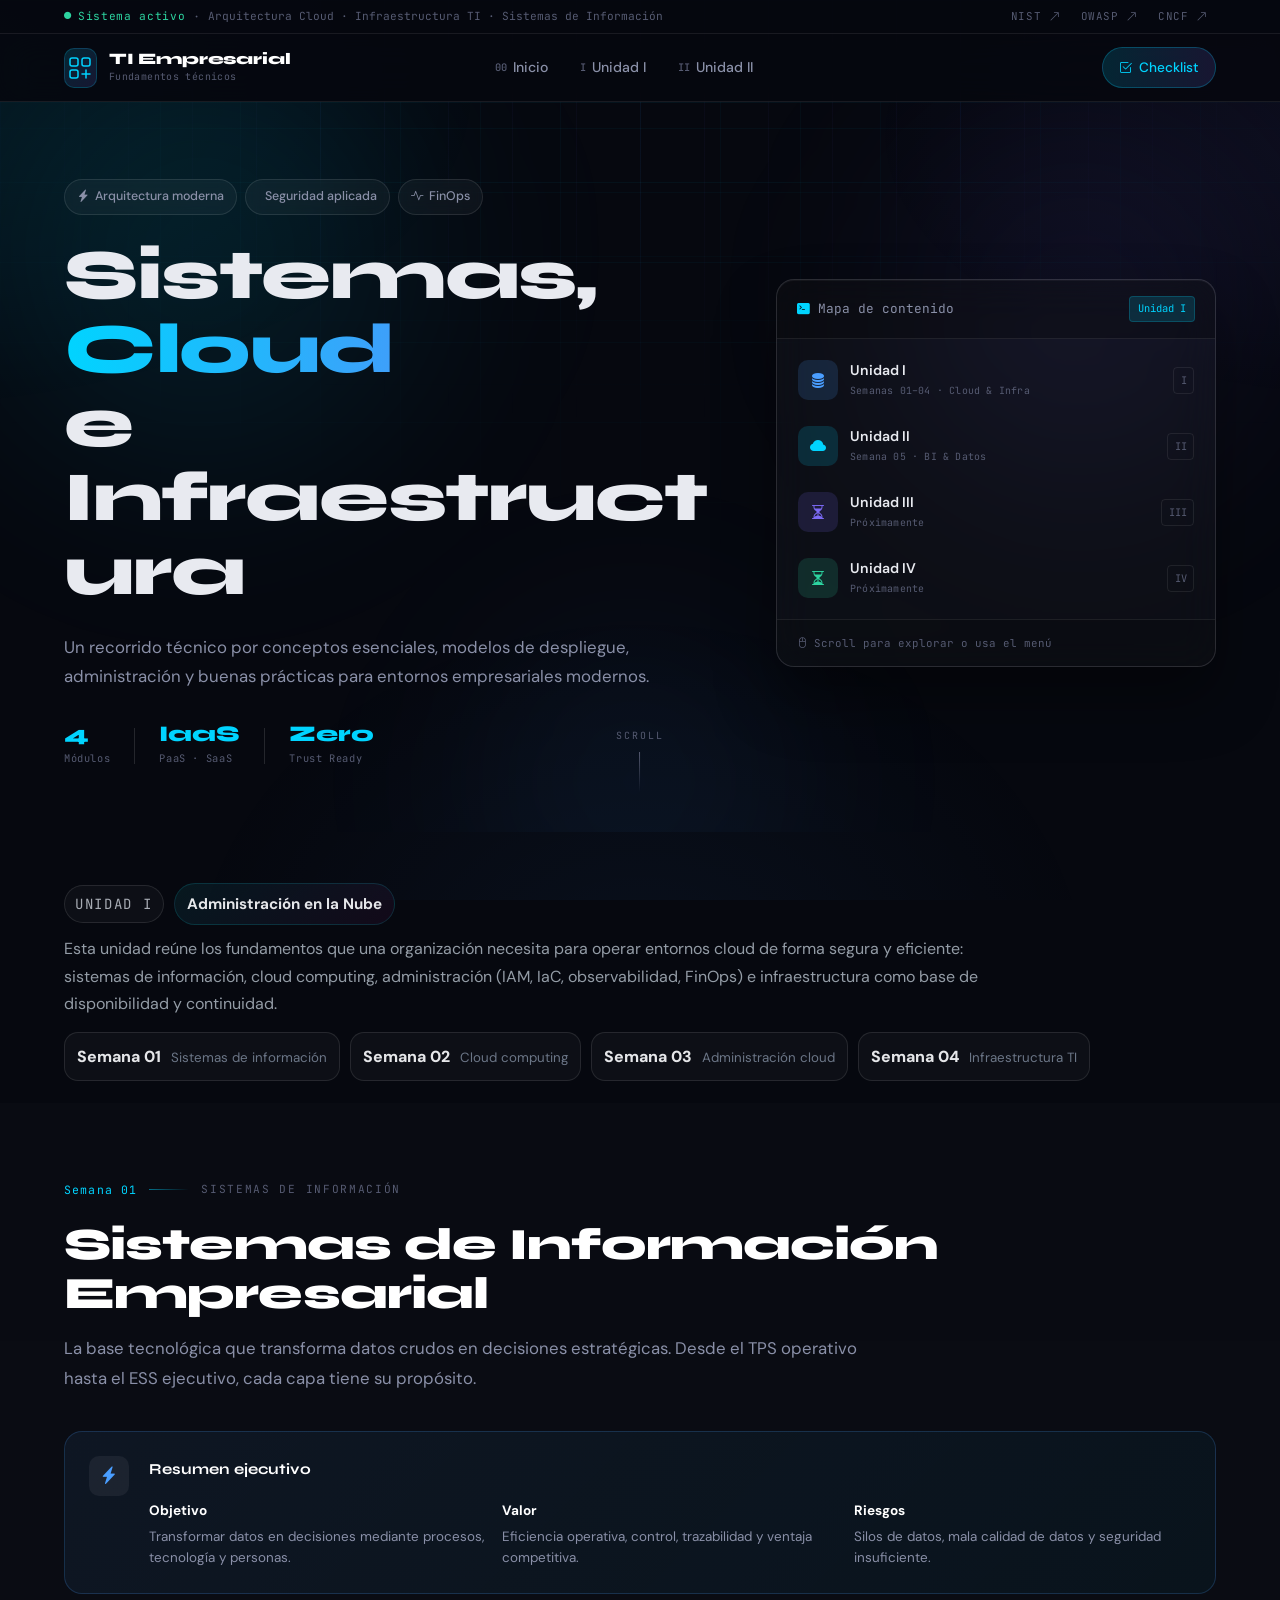
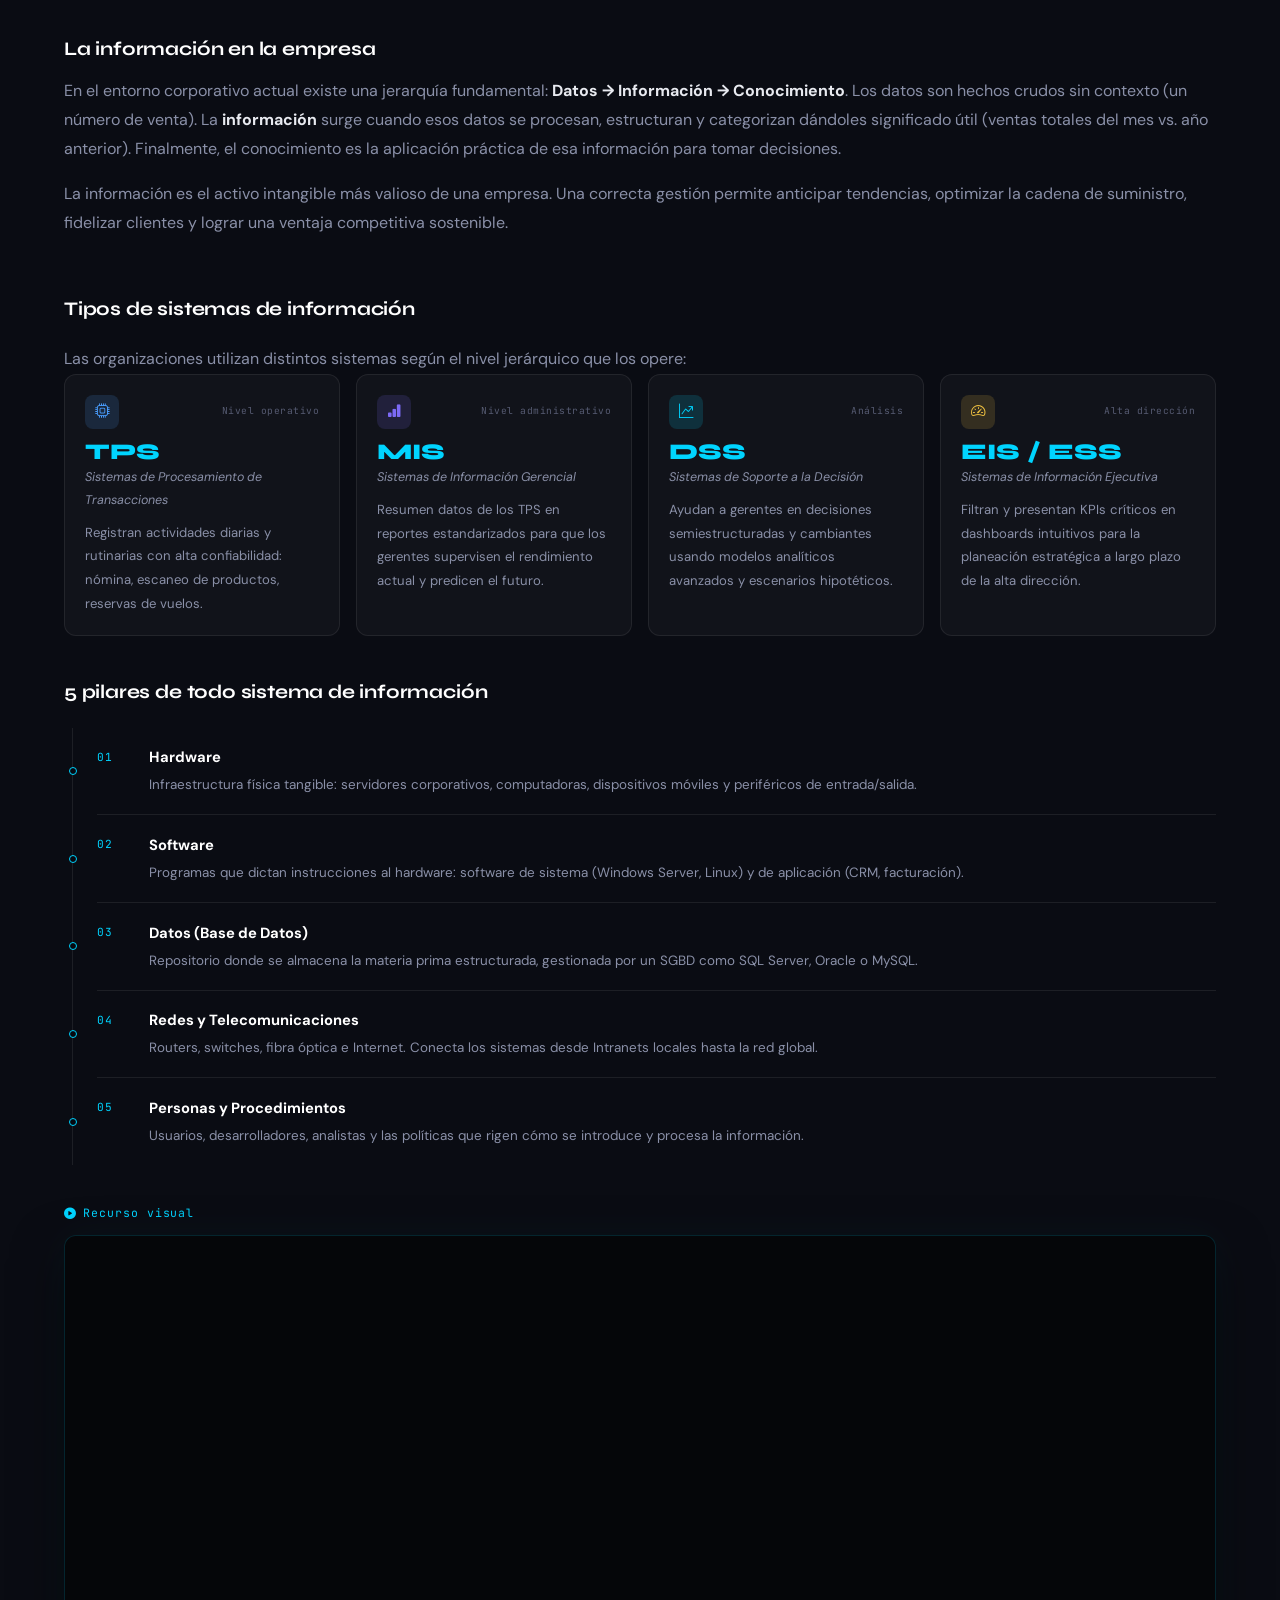
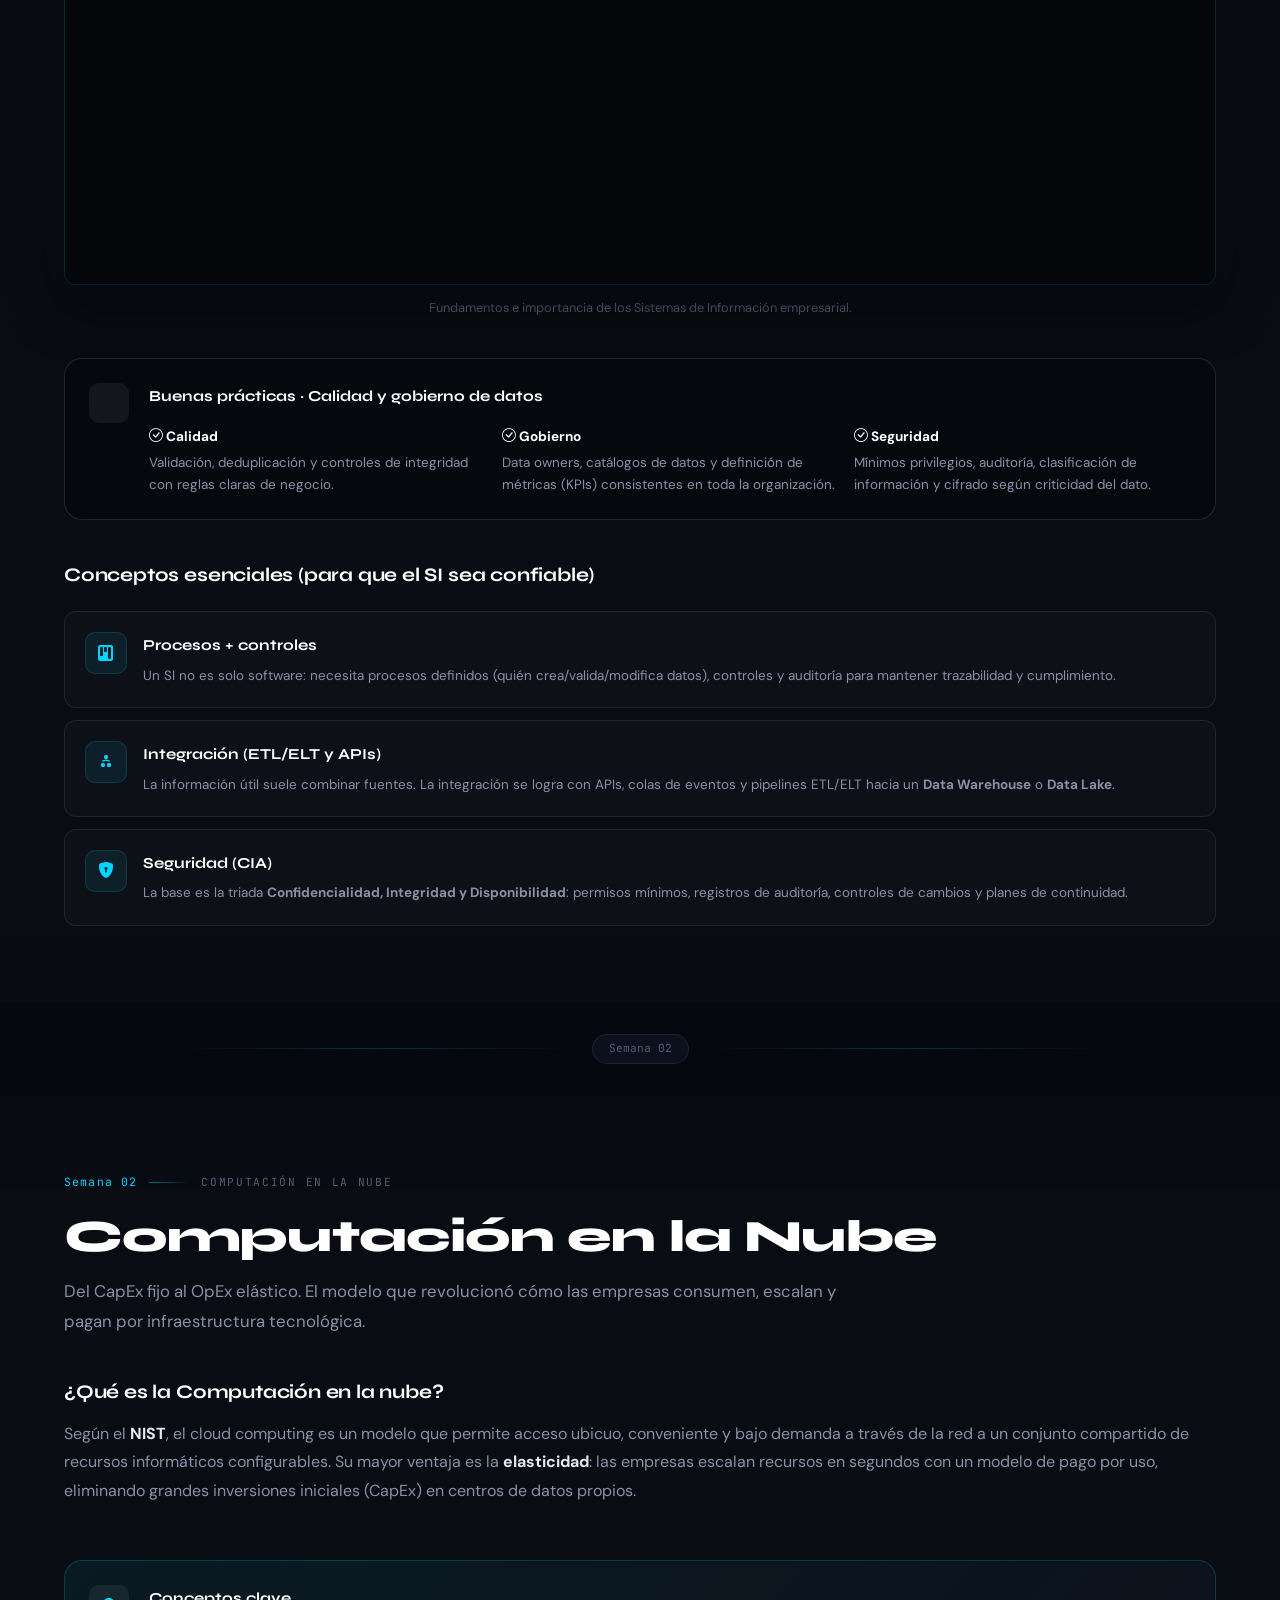
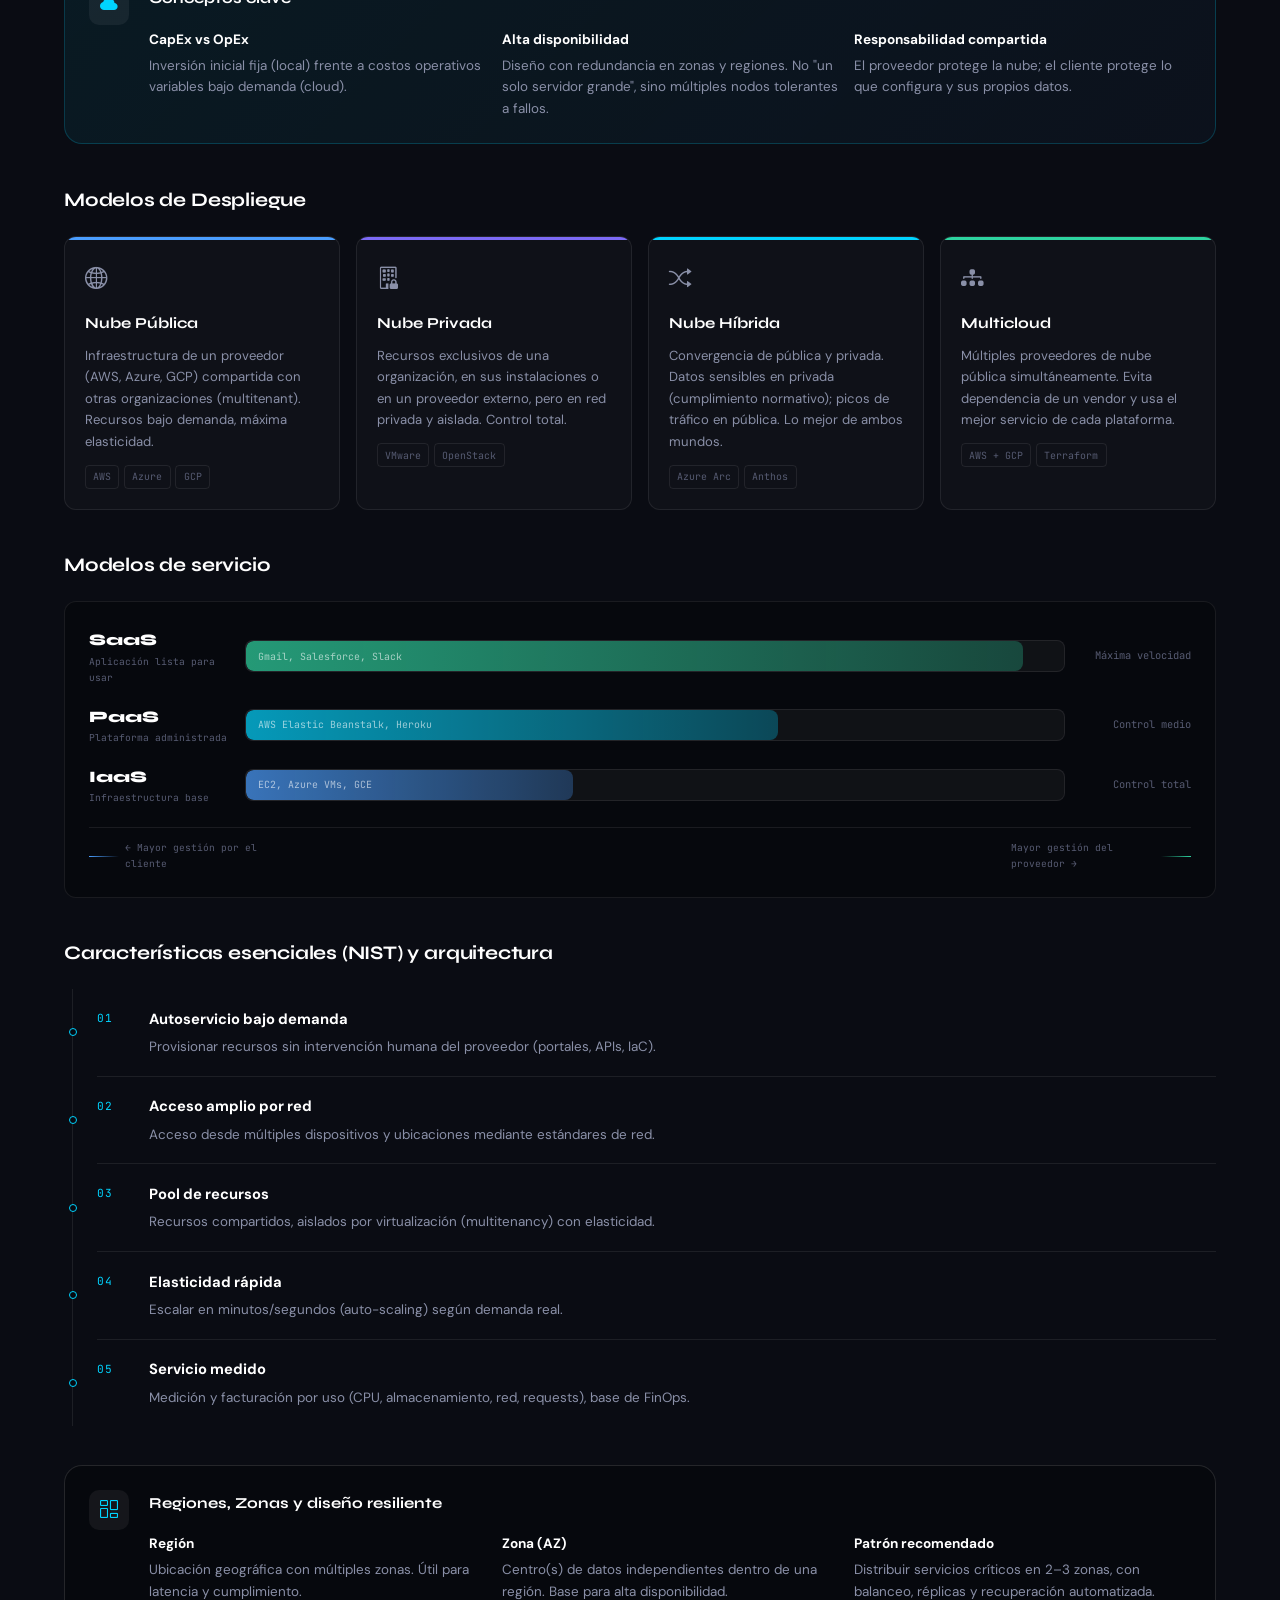
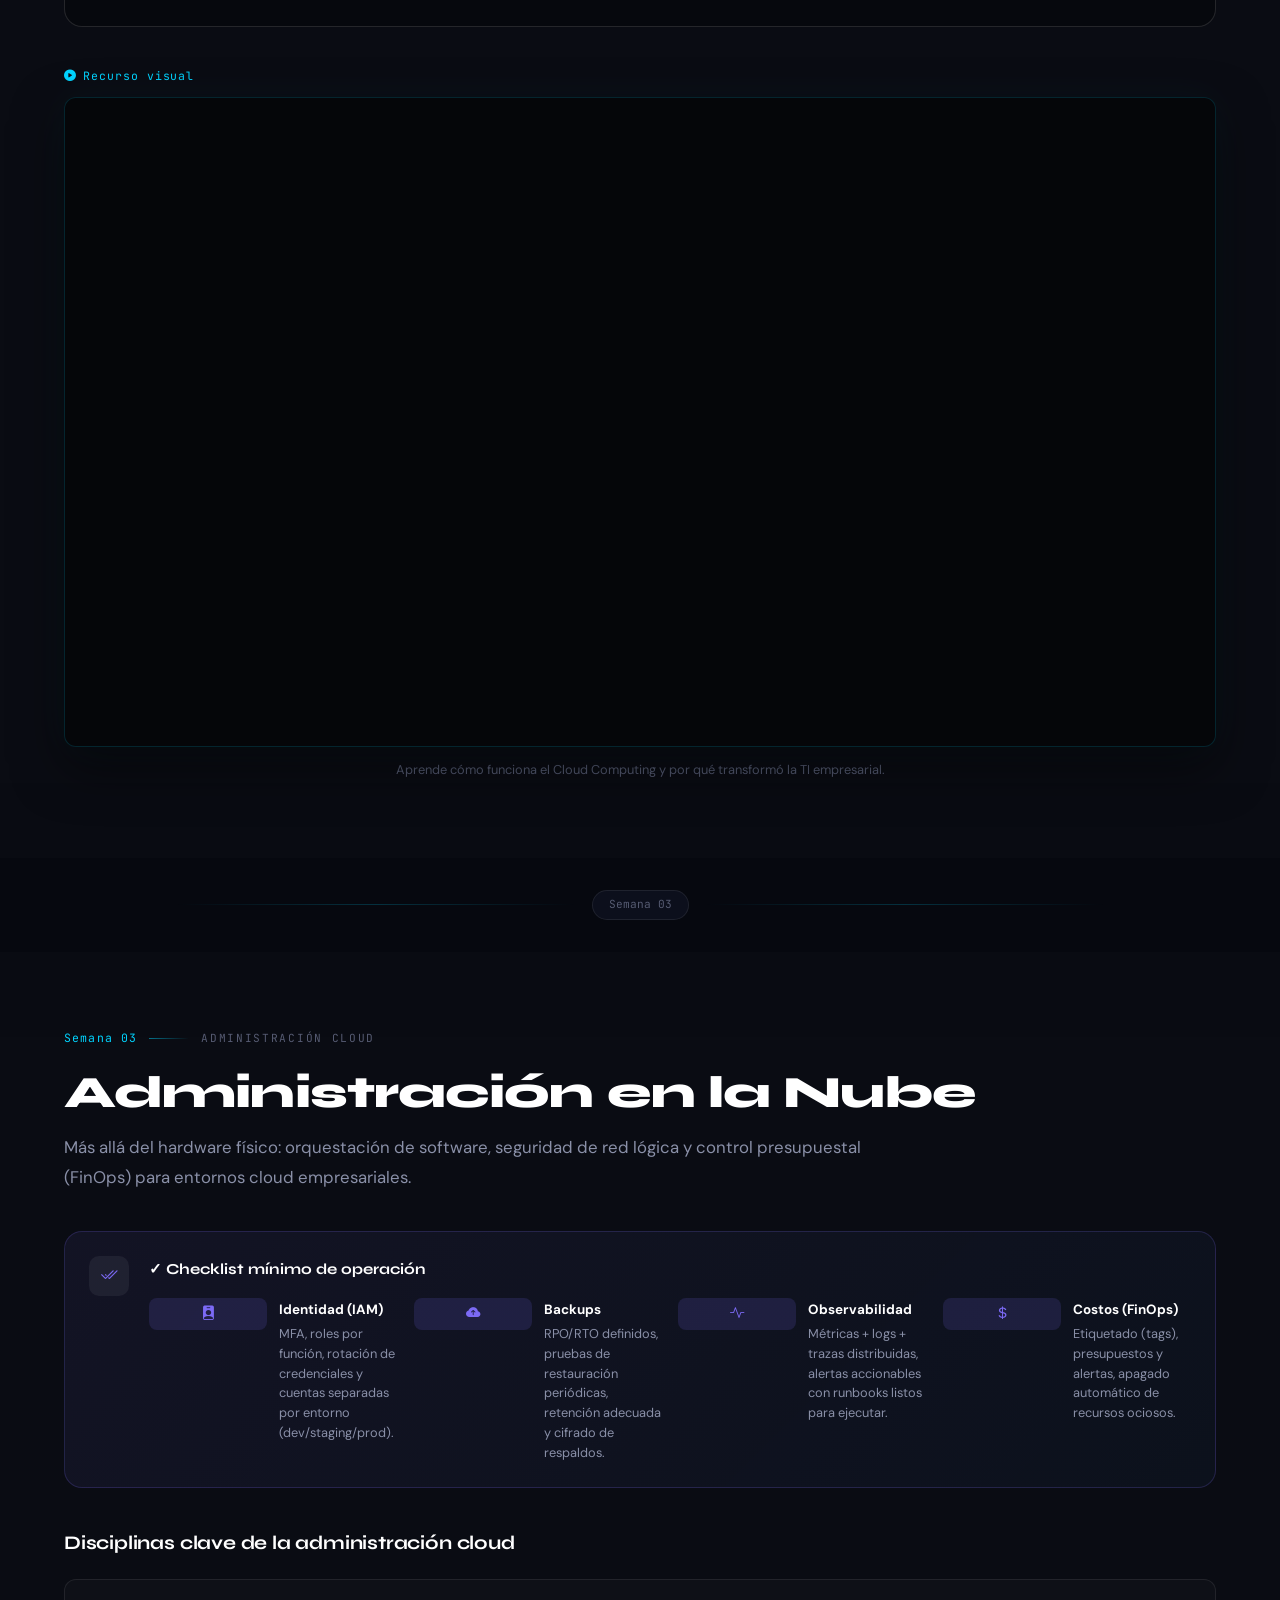
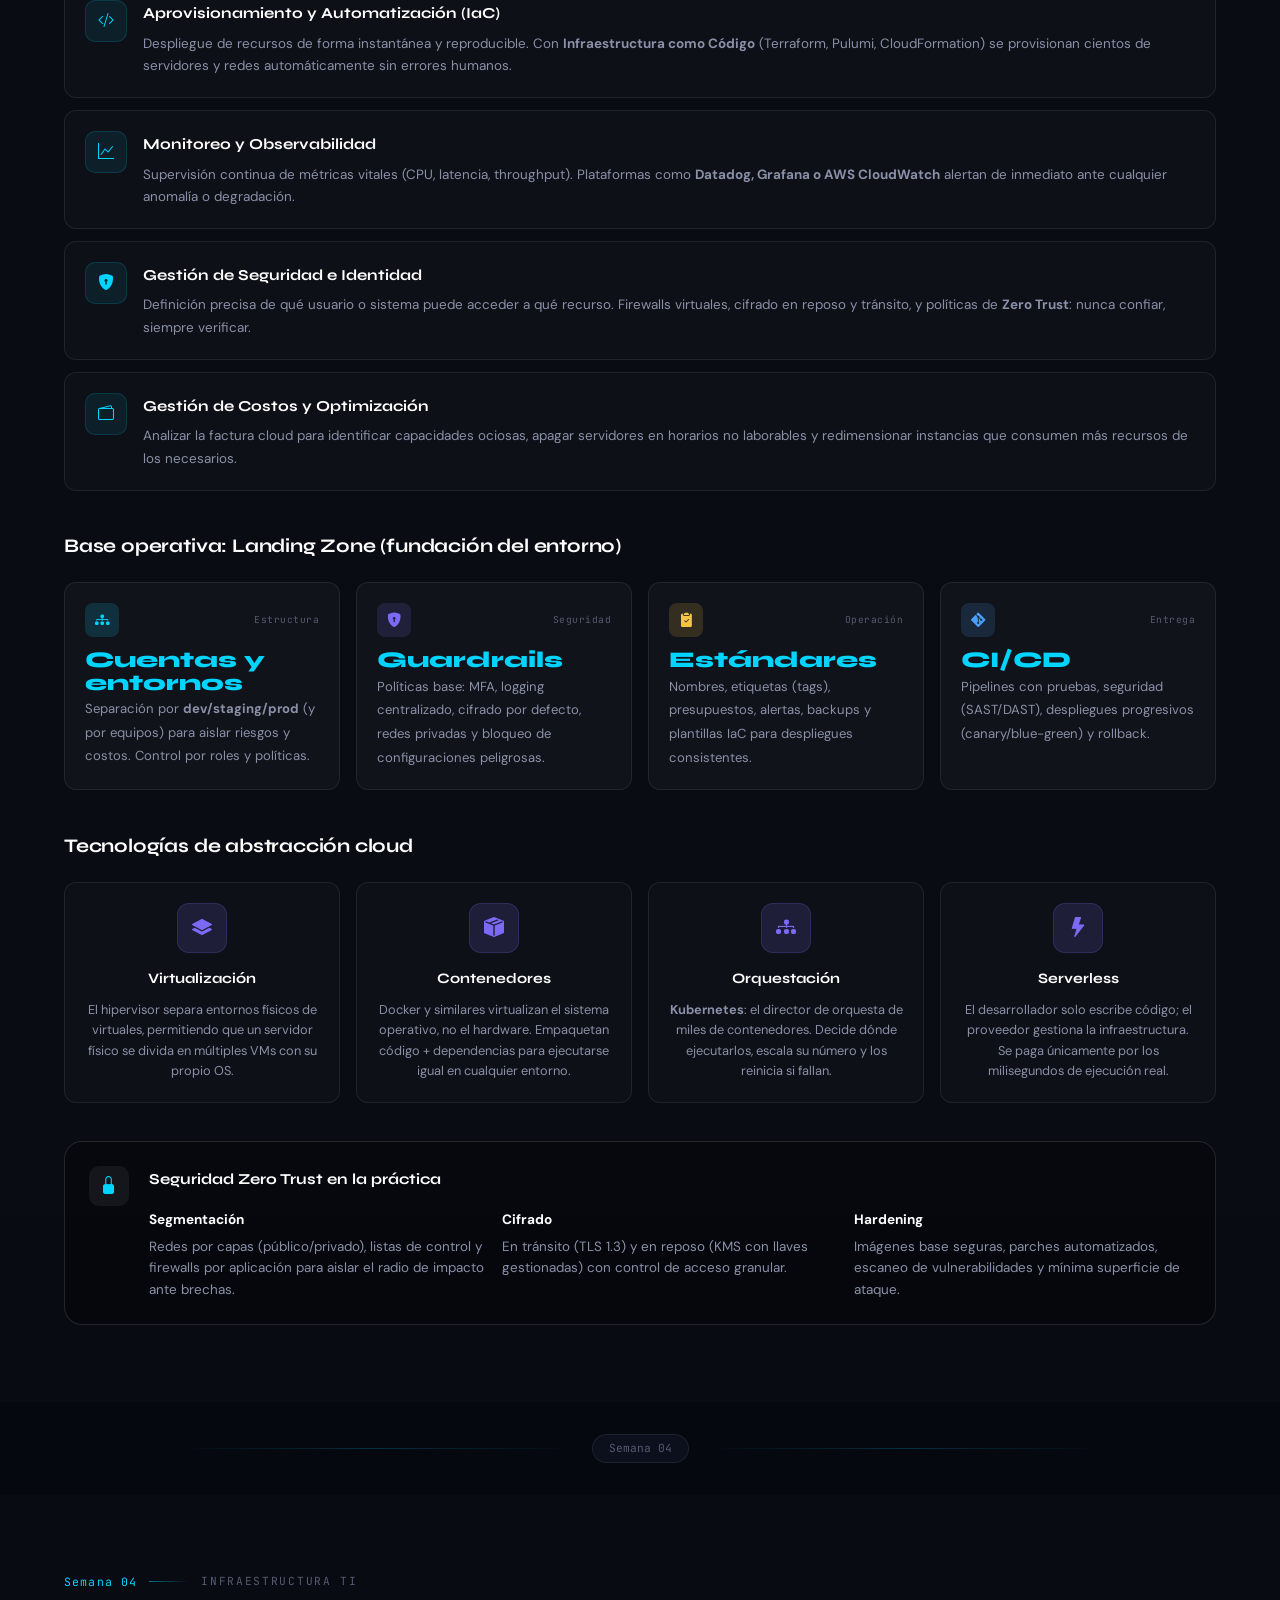
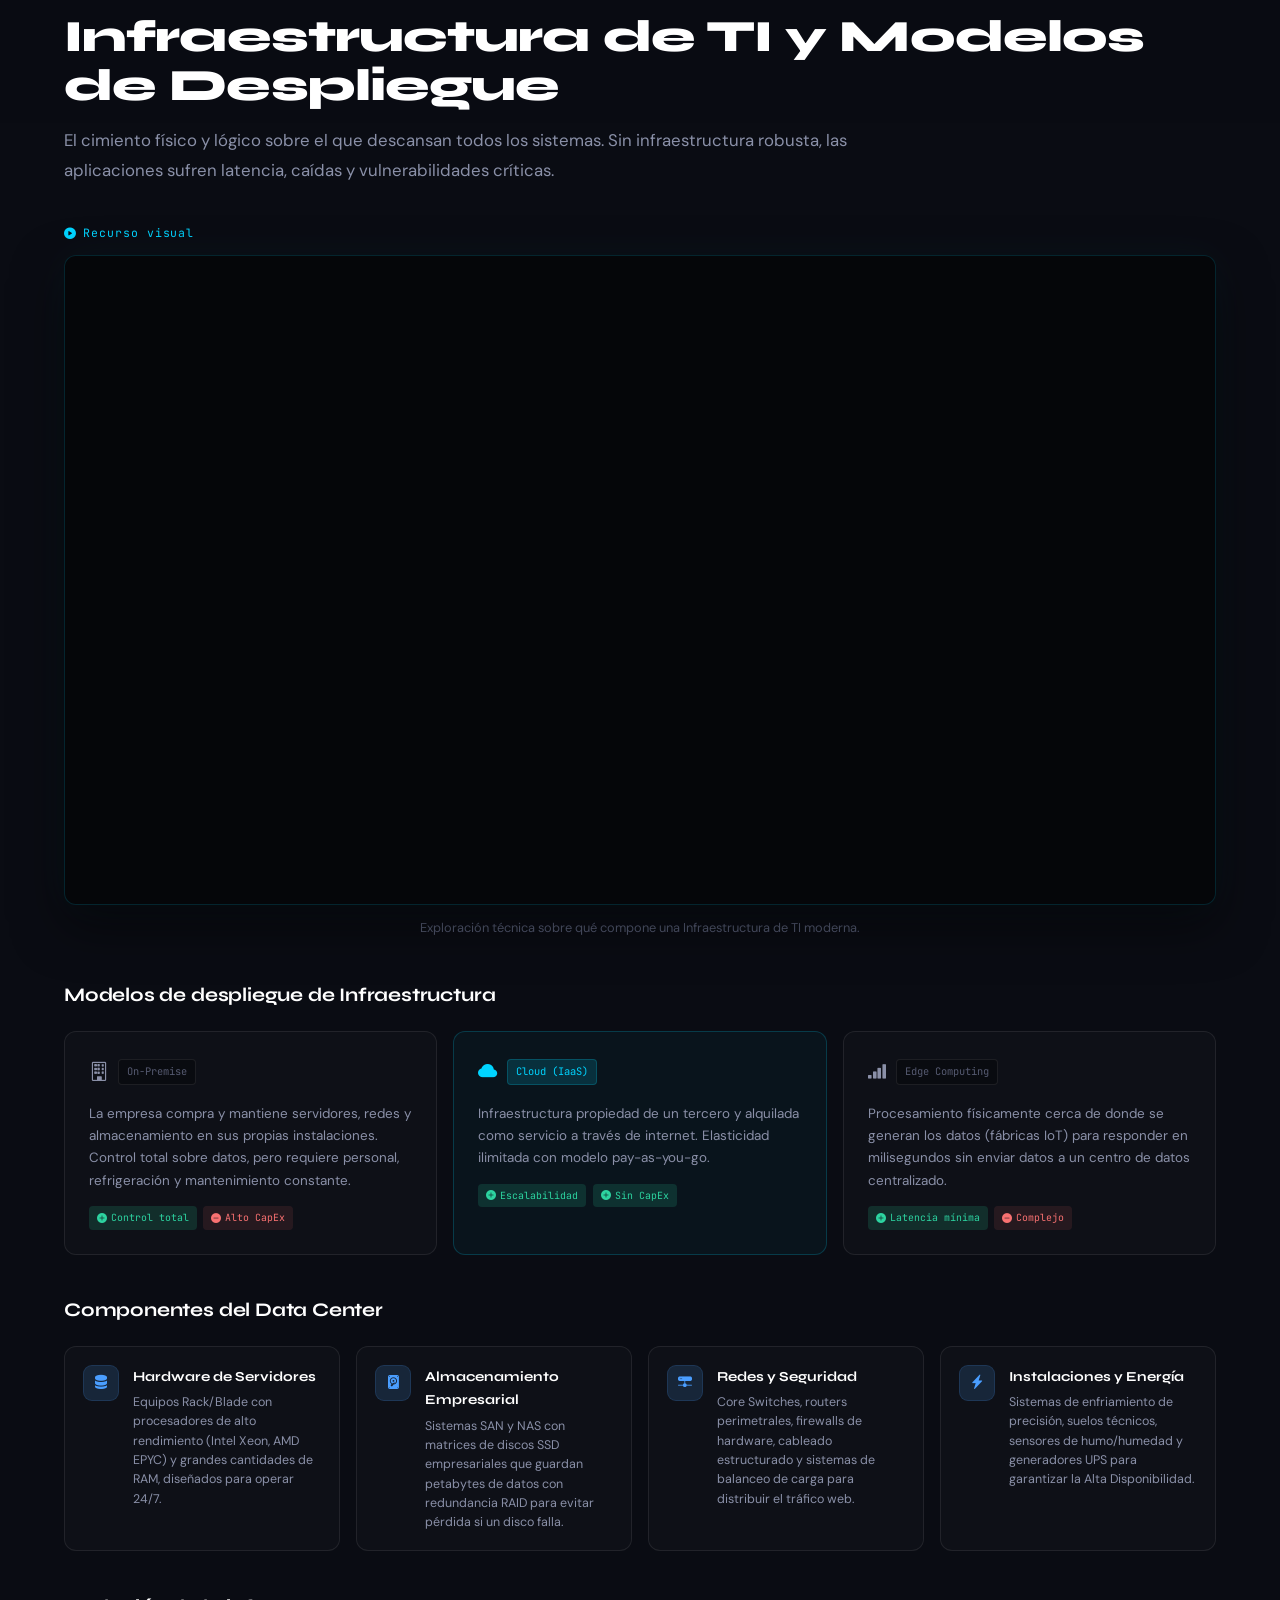
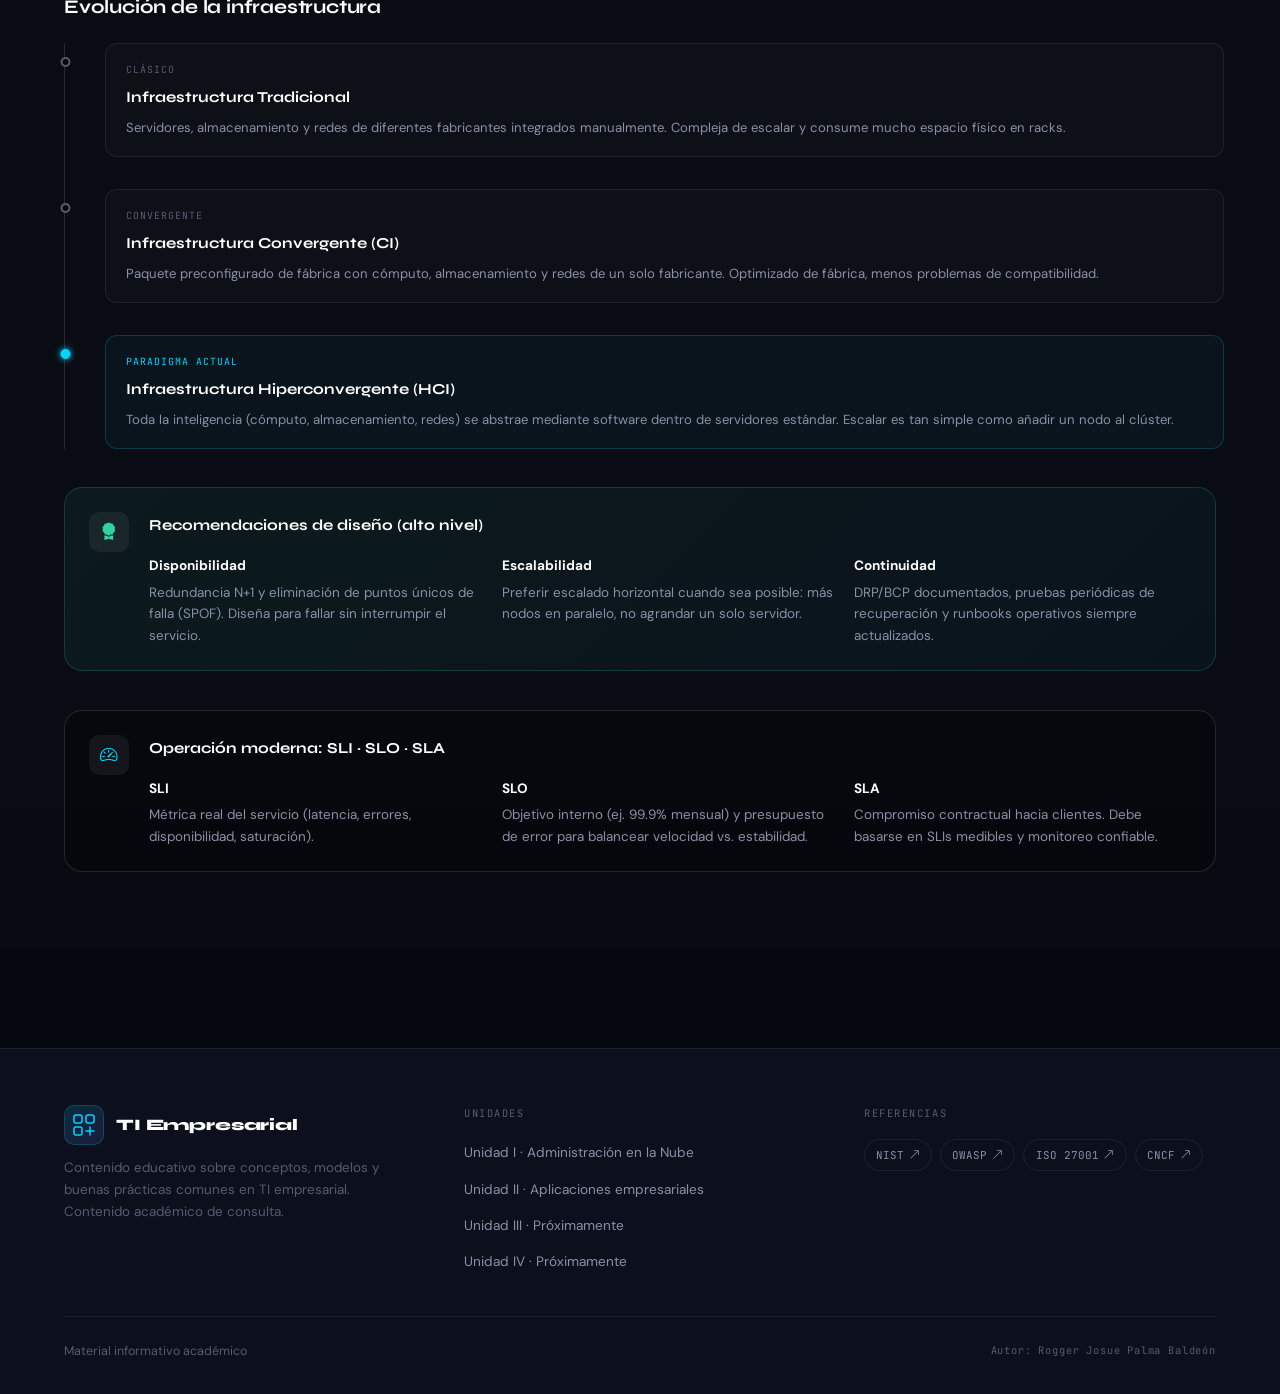
==== unidad1.html @ 993490df "Initial commit" ====
﻿<!DOCTYPE html>
<html lang="es">
<head>
    <meta charset="UTF-8">
    <meta name="viewport" content="width=device-width, initial-scale=1.0">
    <meta name="description" content="Portal especializado en gestión de la información, ecosistemas Cloud e infraestructura tecnológica empresarial.">
    <title>Unidad I | Fundamentos cloud e infraestructura</title>

    <!-- Fonts -->
    <link rel="preconnect" href="https://fonts.googleapis.com">
    <link rel="preconnect" href="https://fonts.gstatic.com" crossorigin>
    <link href="https://fonts.googleapis.com/css2?family=Syne:wght@700;800&family=DM+Sans:ital,wght@0,300;0,400;0,500;1,400&family=JetBrains+Mono:wght@400;500&display=swap" rel="stylesheet">

    <!-- Bootstrap Icons -->
    <link href="https://cdn.jsdelivr.net/npm/bootstrap-icons@1.11.3/font/bootstrap-icons.min.css" rel="stylesheet">

    <!-- AOS -->
    <link href="https://cdn.jsdelivr.net/npm/aos@2.3.4/dist/aos.css" rel="stylesheet">

    <!-- Custom CSS -->
    <link rel="stylesheet" href="assets/css/style.css">
</head>
<body>

    <a class="skip-link" href="index.html#contenido">Saltar al contenido</a>

    <!-- ══════════════════════ HEADER ══════════════════════ -->
    <header class="site-header">

        <!-- TOP STRIP -->
        <div class="topstrip">
            <div class="topstrip-inner">
                <div class="topstrip-left">
                    <span class="mono-chip"><i class="bi bi-circle-fill pulse-dot"></i> Sistema activo</span>
                    <span class="sep">·</span>
                    <span class="mono-text">Arquitectura Cloud · Infraestructura TI · Sistemas de Información</span>
                </div>
                <div class="topstrip-right">
                    <a href="https://www.nist.gov/" target="_blank" rel="noopener" class="strip-link">NIST <i class="bi bi-arrow-up-right"></i></a>
                    <a href="https://owasp.org/" target="_blank" rel="noopener" class="strip-link">OWASP <i class="bi bi-arrow-up-right"></i></a>
                    <a href="https://www.cncf.io/" target="_blank" rel="noopener" class="strip-link">CNCF <i class="bi bi-arrow-up-right"></i></a>
                </div>
            </div>
        </div>

        <!-- MAIN NAVBAR -->
        <nav class="navbar" id="navbar" aria-label="Navegación principal">
            <div class="nav-inner">
                <!-- Brand -->
                <a class="brand" href="index.html#contenido" aria-label="Inicio">
                    <div class="brand-icon">
                        <svg width="22" height="22" viewBox="0 0 22 22" fill="none" xmlns="http://www.w3.org/2000/svg">
                            <rect x="1" y="1" width="8" height="8" rx="2" stroke="currentColor" stroke-width="1.5"/>
                            <rect x="13" y="1" width="8" height="8" rx="2" stroke="currentColor" stroke-width="1.5"/>
                            <rect x="1" y="13" width="8" height="8" rx="2" stroke="currentColor" stroke-width="1.5"/>
                            <path d="M13 17H21M17 13V21" stroke="currentColor" stroke-width="1.5" stroke-linecap="round"/>
                        </svg>
                    </div>
                    <div class="brand-text">
                        <span class="brand-name">TI Empresarial</span>
                        <span class="brand-sub">Fundamentos técnicos</span>
                    </div>
                </a>

                <!-- Desktop Nav -->
                <ul class="nav-links" role="list">
    <li><a href="index.html" class="nav-link"><span class="link-num">00</span><span>Inicio</span></a></li>
    <li><a href="unidad1.html" class="nav-link"><span class="link-num">I</span><span>Unidad I</span></a></li>
    <li><a href="unidad2.html" class="nav-link"><span class="link-num">II</span><span>Unidad II</span></a></li>
</ul>

                <!-- Right actions -->
                <div class="nav-actions">
                    <a href="unidad1.html#semana-03" class="nav-cta">
                        <i class="bi bi-check2-square"></i>
                        <span>Checklist</span>
                    </a>
                    <button class="hamburger" id="hamburger" aria-label="Abrir menú" aria-expanded="false">
                        <span></span><span></span><span></span>
                    </button>
                </div>
            </div>

            <!-- Nav Progress Line -->
            <div class="nav-progress" id="navProgress"></div>
        </nav>

        <!-- MOBILE MENU -->
        <div class="mobile-menu" id="mobileMenu" aria-hidden="true">
            <div class="mobile-menu-inner">
    <nav>
        <a href="index.html" class="mob-link"><span class="mob-num">00</span><span class="mob-label">Inicio</span><i class="bi bi-arrow-right"></i></a>
        <a href="unidad1.html" class="mob-link"><span class="mob-num">I</span><span class="mob-label">Unidad I</span><i class="bi bi-arrow-right"></i></a>
        <a href="unidad2.html" class="mob-link"><span class="mob-num">II</span><span class="mob-label">Unidad II</span><i class="bi bi-arrow-right"></i></a>
    </nav>
                <div class="mob-footer">
                    <a href="https://www.nist.gov/" target="_blank" rel="noopener" class="mob-ref">NIST</a>
                    <a href="https://owasp.org/" target="_blank" rel="noopener" class="mob-ref">OWASP</a>
                    <a href="https://www.cncf.io/" target="_blank" rel="noopener" class="mob-ref">CNCF</a>
                    <a href="https://www.iso.org/" target="_blank" rel="noopener" class="mob-ref">ISO 27001</a>
                </div>
            </div>
        </div>

        <!-- ══════ HERO ══════ -->
        <section class="hero" aria-label="Portada">
            <div class="hero-bg">
                <div class="hero-orb orb-1"></div>
                <div class="hero-orb orb-2"></div>
                <div class="hero-orb orb-3"></div>
                <div class="hero-grid"></div>
            </div>

            <div class="hero-inner">
                <!-- Left column -->
                <div class="hero-content" data-aos="fade-up" data-aos-duration="700">
                    <div class="hero-eyebrow">
                        <span class="eyebrow-badge"><i class="bi bi-lightning-charge-fill"></i> Arquitectura moderna</span>
                        <span class="eyebrow-badge"><i class="bi bi-shield-check-fill"></i> Seguridad aplicada</span>
                        <span class="eyebrow-badge d-none d-md-inline-flex"><i class="bi bi-activity"></i> FinOps</span>
                    </div>

                    <h1 class="hero-title">
                        <span class="title-line">Sistemas,</span>
                        <span class="title-line accent">Cloud</span>
                        <span class="title-line">e Infraestructura</span>
                    </h1>

                    <p class="hero-desc">Un recorrido técnico por conceptos esenciales, modelos de despliegue, administración y buenas prácticas para entornos empresariales modernos.</p>

                    <div class="hero-stats">
                        <div class="stat-item">
                            <span class="stat-n">4</span>
                            <span class="stat-l">Módulos</span>
                        </div>
                        <div class="stat-div"></div>
                        <div class="stat-item">
                            <span class="stat-n">IaaS</span>
                            <span class="stat-l">PaaS · SaaS</span>
                        </div>
                        <div class="stat-div"></div>
                        <div class="stat-item">
                            <span class="stat-n">Zero</span>
                            <span class="stat-l">Trust Ready</span>
                        </div>
                    </div>
                </div>

                <!-- Right: Module Map -->
                <div class="hero-map" data-aos="fade-left" data-aos-duration="700" data-aos-delay="120">
                    <div class="map-card">
                        <div class="map-header">
                            <div class="map-header-left">
                                <i class="bi bi-terminal-fill"></i>
                                <span>Mapa de contenido</span>
                            </div>
                            <span class="map-badge">Unidad I</span>
                        </div>

                        <div class="map-modules">
                            <a href="unidad1.html" class="map-module">
                                <div class="mod-icon mod-blue"><i class="bi bi-database-fill"></i></div>
                                <div class="mod-info">
                                    <span class="mod-title">Unidad I</span>
                                    <span class="mod-tags">Semanas 01–04 · Cloud &amp; Infra</span>
                                </div>
                                <span class="mod-num">I</span>
                            </a>
                            <a href="unidad2.html" class="map-module">
                                <div class="mod-icon mod-cyan"><i class="bi bi-cloud-fill"></i></div>
                                <div class="mod-info">
                                    <span class="mod-title">Unidad II</span>
                                    <span class="mod-tags">Semana 05 · BI &amp; Datos</span>
                                </div>
                                <span class="mod-num">II</span>
                            </a>
                            <a href="index.html#unidad-iii" class="map-module">
                                <div class="mod-icon mod-violet"><i class="bi bi-hourglass-split"></i></div>
                                <div class="mod-info">
                                    <span class="mod-title">Unidad III</span>
                                    <span class="mod-tags">Próximamente</span>
                                </div>
                                <span class="mod-num">III</span>
                            </a>
                            <a href="index.html#unidad-iv" class="map-module">
                                <div class="mod-icon mod-green"><i class="bi bi-hourglass-split"></i></div>
                                <div class="mod-info">
                                    <span class="mod-title">Unidad IV</span>
                                    <span class="mod-tags">Próximamente</span>
                                </div>
                                <span class="mod-num">IV</span>
                            </a>
                        </div>

                        <div class="map-footer">
                            <i class="bi bi-mouse2"></i> Scroll para explorar o usa el menú
                        </div>
                    </div>
                </div>
            </div>

            <!-- Scroll hint -->
            <div class="scroll-hint" aria-hidden="true">
                <span>scroll</span>
                <div class="scroll-line"></div>
            </div>
        </section>
    </header>

    <!-- ══════════════════════ MAIN ══════════════════════ -->
    <main id="contenido"><section id="unidad-i" class="unit">
            <div class="unit-header" data-aos="fade-up">
                <div class="unit-label">
                    <span class="unit-num">UNIDAD I</span>
                    <span class="unit-pill">Administración en la Nube</span>
                </div>
                <p class="unit-desc">Esta unidad reúne los fundamentos que una organización necesita para operar entornos cloud de forma segura y eficiente: sistemas de información, cloud computing, administración (IAM, IaC, observabilidad, FinOps) e infraestructura como base de disponibilidad y continuidad.</p>
                <div class="unit-weeks">
                    <a class="week-chip" href="#semana-01"><span>Semana 01</span><small>Sistemas de información</small></a>
                    <a class="week-chip" href="#semana-02"><span>Semana 02</span><small>Cloud computing</small></a>
                    <a class="week-chip" href="#semana-03"><span>Semana 03</span><small>Administración cloud</small></a>
                    <a class="week-chip" href="#semana-04"><span>Semana 04</span><small>Infraestructura TI</small></a>
                </div>
            </div>

            <!-- ───── Semana 01 ───── -->
            <article id="semana-01" class="module">
            <div class="module-inner">

                <div class="module-header" data-aos="fade-up">
                    <div class="module-label">
                        <span class="label-num">Semana 01</span>
                        <span class="label-line"></span>
                        <span class="label-cat">Sistemas de información</span>
                    </div>
                    <h2 class="module-title">Sistemas de Información Empresarial</h2>
                    <p class="module-intro">La base tecnológica que transforma datos crudos en decisiones estratégicas. Desde el TPS operativo hasta el ESS ejecutivo, cada capa tiene su propósito.</p>
                </div>

                <!-- Callout -->
                <div class="callout callout-blue" data-aos="fade-up" data-aos-delay="50">
                    <div class="callout-icon"><i class="bi bi-lightning-charge-fill"></i></div>
                    <div class="callout-body">
                        <h3 class="callout-title">Resumen ejecutivo</h3>
                        <div class="callout-grid">
                            <div class="callout-item">
                                <strong>Objetivo</strong>
                                <span>Transformar datos en decisiones mediante procesos, tecnología y personas.</span>
                            </div>
                            <div class="callout-item">
                                <strong>Valor</strong>
                                <span>Eficiencia operativa, control, trazabilidad y ventaja competitiva.</span>
                            </div>
                            <div class="callout-item">
                                <strong>Riesgos</strong>
                                <span>Silos de datos, mala calidad de datos y seguridad insuficiente.</span>
                            </div>
                        </div>
                    </div>
                </div>

                <div class="content-prose" data-aos="fade-up">
                    <h3>La información en la empresa</h3>
                    <p>En el entorno corporativo actual existe una jerarquía fundamental: <strong>Datos → Información → Conocimiento</strong>. Los datos son hechos crudos sin contexto (un número de venta). La <strong>información</strong> surge cuando esos datos se procesan, estructuran y categorizan dándoles significado útil (ventas totales del mes vs. año anterior). Finalmente, el conocimiento es la aplicación práctica de esa información para tomar decisiones.</p>
                    <p>La información es el activo intangible más valioso de una empresa. Una correcta gestión permite anticipar tendencias, optimizar la cadena de suministro, fidelizar clientes y lograr una ventaja competitiva sostenible.</p>
                </div>

                <!-- Tipos de SI - Visual Cards -->
                <div class="section-block" data-aos="fade-up">
                    <h3>Tipos de sistemas de información</h3>
                    <p>Las organizaciones utilizan distintos sistemas según el nivel jerárquico que los opere:</p>
                    <div class="type-grid">
                        <div class="type-card">
                            <div class="tc-header">
                                <div class="tc-icon bg-blue"><i class="bi bi-cpu"></i></div>
                                <span class="tc-tag">Nivel operativo</span>
                            </div>
                            <h4>TPS</h4>
                            <p class="tc-full">Sistemas de Procesamiento de Transacciones</p>
                            <p class="tc-desc">Registran actividades diarias y rutinarias con alta confiabilidad: nómina, escaneo de productos, reservas de vuelos.</p>
                        </div>
                        <div class="type-card">
                            <div class="tc-header">
                                <div class="tc-icon bg-violet"><i class="bi bi-bar-chart-fill"></i></div>
                                <span class="tc-tag">Nivel administrativo</span>
                            </div>
                            <h4>MIS</h4>
                            <p class="tc-full">Sistemas de Información Gerencial</p>
                            <p class="tc-desc">Resumen datos de los TPS en reportes estandarizados para que los gerentes supervisen el rendimiento actual y predicen el futuro.</p>
                        </div>
                        <div class="type-card">
                            <div class="tc-header">
                                <div class="tc-icon bg-cyan"><i class="bi bi-graph-up-arrow"></i></div>
                                <span class="tc-tag">Análisis</span>
                            </div>
                            <h4>DSS</h4>
                            <p class="tc-full">Sistemas de Soporte a la Decisión</p>
                            <p class="tc-desc">Ayudan a gerentes en decisiones semiestructuradas y cambiantes usando modelos analíticos avanzados y escenarios hipotéticos.</p>
                        </div>
                        <div class="type-card">
                            <div class="tc-header">
                                <div class="tc-icon bg-gold"><i class="bi bi-speedometer2"></i></div>
                                <span class="tc-tag">Alta dirección</span>
                            </div>
                            <h4>EIS / ESS</h4>
                            <p class="tc-full">Sistemas de Información Ejecutiva</p>
                            <p class="tc-desc">Filtran y presentan KPIs críticos en dashboards intuitivos para la planeación estratégica a largo plazo de la alta dirección.</p>
                        </div>
                    </div>
                </div>

                <!-- Componentes -->
                <div class="section-block" data-aos="fade-up">
                    <h3>5 pilares de todo sistema de información</h3>
                    <div class="pillar-list">
                        <div class="pillar-item">
                            <span class="pillar-n">01</span>
                            <div class="pillar-body">
                                <strong>Hardware</strong>
                                <p>Infraestructura física tangible: servidores corporativos, computadoras, dispositivos móviles y periféricos de entrada/salida.</p>
                            </div>
                        </div>
                        <div class="pillar-item">
                            <span class="pillar-n">02</span>
                            <div class="pillar-body">
                                <strong>Software</strong>
                                <p>Programas que dictan instrucciones al hardware: software de sistema (Windows Server, Linux) y de aplicación (CRM, facturación).</p>
                            </div>
                        </div>
                        <div class="pillar-item">
                            <span class="pillar-n">03</span>
                            <div class="pillar-body">
                                <strong>Datos (Base de Datos)</strong>
                                <p>Repositorio donde se almacena la materia prima estructurada, gestionada por un SGBD como SQL Server, Oracle o MySQL.</p>
                            </div>
                        </div>
                        <div class="pillar-item">
                            <span class="pillar-n">04</span>
                            <div class="pillar-body">
                                <strong>Redes y Telecomunicaciones</strong>
                                <p>Routers, switches, fibra óptica e Internet. Conecta los sistemas desde Intranets locales hasta la red global.</p>
                            </div>
                        </div>
                        <div class="pillar-item">
                            <span class="pillar-n">05</span>
                            <div class="pillar-body">
                                <strong>Personas y Procedimientos</strong>
                                <p>Usuarios, desarrolladores, analistas y las políticas que rigen cómo se introduce y procesa la información.</p>
                            </div>
                        </div>
                    </div>
                </div>

                <!-- Video -->
                <div class="video-block" data-aos="fade-up">
                    <div class="video-label"><i class="bi bi-play-circle-fill"></i> Recurso visual</div>
                    <div class="video-wrap">
                        <iframe src="https://www.youtube.com/embed/IynVhbekGF4" title="¿Qué es un Sistema de Información?" frameborder="0" allow="accelerometer; autoplay; clipboard-write; encrypted-media; gyroscope; picture-in-picture" allowfullscreen></iframe>
                    </div>
                    <p class="video-caption">Fundamentos e importancia de los Sistemas de Información empresarial.</p>
                </div>

                <!-- Buenas prácticas -->
                <div class="callout callout-dark" data-aos="fade-up">
                    <div class="callout-icon"><i class="bi bi-shield-check-fill"></i></div>
                    <div class="callout-body">
                        <h3 class="callout-title">Buenas prácticas · Calidad y gobierno de datos</h3>
                        <div class="callout-grid">
                            <div class="callout-item">
                                <strong><i class="bi bi-check-circle me-1"></i> Calidad</strong>
                                <span>Validación, deduplicación y controles de integridad con reglas claras de negocio.</span>
                            </div>
                            <div class="callout-item">
                                <strong><i class="bi bi-check-circle me-1"></i> Gobierno</strong>
                                <span>Data owners, catálogos de datos y definición de métricas (KPIs) consistentes en toda la organización.</span>
                            </div>
                            <div class="callout-item">
                                <strong><i class="bi bi-check-circle me-1"></i> Seguridad</strong>
                                <span>Mínimos privilegios, auditoría, clasificación de información y cifrado según criticidad del dato.</span>
                            </div>
                        </div>
                    </div>
                </div>

                <!-- Conceptos que suelen faltar -->
                <div class="section-block" data-aos="fade-up">
                    <h3>Conceptos esenciales (para que el SI sea confiable)</h3>
                    <div class="function-list">
                        <div class="fn-item">
                            <div class="fn-icon"><i class="bi bi-kanban-fill"></i></div>
                            <div class="fn-body">
                                <h4>Procesos + controles</h4>
                                <p>Un SI no es solo software: necesita procesos definidos (quién crea/valida/modifica datos), controles y auditoría para mantener trazabilidad y cumplimiento.</p>
                            </div>
                        </div>
                        <div class="fn-item">
                            <div class="fn-icon"><i class="bi bi-diagram-2-fill"></i></div>
                            <div class="fn-body">
                                <h4>Integración (ETL/ELT y APIs)</h4>
                                <p>La información útil suele combinar fuentes. La integración se logra con APIs, colas de eventos y pipelines ETL/ELT hacia un <strong>Data Warehouse</strong> o <strong>Data Lake</strong>.</p>
                            </div>
                        </div>
                        <div class="fn-item">
                            <div class="fn-icon"><i class="bi bi-shield-lock-fill"></i></div>
                            <div class="fn-body">
                                <h4>Seguridad (CIA)</h4>
                                <p>La base es la triada <strong>Confidencialidad, Integridad y Disponibilidad</strong>: permisos mínimos, registros de auditoría, controles de cambios y planes de continuidad.</p>
                            </div>
                        </div>
                    </div>
                </div>
            </div>
        </article>

        <!-- Divider -->
        <div class="module-divider" aria-hidden="true"><span>Semana 02</span></div>

        <!-- ───── Semana 02 ───── -->
        <article id="semana-02" class="module">
            <div class="module-inner">

                <div class="module-header" data-aos="fade-up">
                    <div class="module-label">
                        <span class="label-num">Semana 02</span>
                        <span class="label-line"></span>
                        <span class="label-cat">Computación en la nube</span>
                    </div>
                    <h2 class="module-title">Computación en la Nube</h2>
                    <p class="module-intro">Del CapEx fijo al OpEx elástico. El modelo que revolucionó cómo las empresas consumen, escalan y pagan por infraestructura tecnológica.</p>
                </div>

                <div class="content-prose" data-aos="fade-up">
                    <h3>¿Qué es la Computación en la nube?</h3>
                    <p>Según el <strong>NIST</strong>, el cloud computing es un modelo que permite acceso ubicuo, conveniente y bajo demanda a través de la red a un conjunto compartido de recursos informáticos configurables. Su mayor ventaja es la <strong>elasticidad</strong>: las empresas escalan recursos en segundos con un modelo de pago por uso, eliminando grandes inversiones iniciales (CapEx) en centros de datos propios.</p>
                </div>

                <!-- Key concepts -->
                <div class="callout callout-cyan" data-aos="fade-up">
                    <div class="callout-icon"><i class="bi bi-cloud-fill"></i></div>
                    <div class="callout-body">
                        <h3 class="callout-title">Conceptos clave</h3>
                        <div class="callout-grid">
                            <div class="callout-item">
                                <strong>CapEx vs OpEx</strong>
                                <span>Inversión inicial fija (local) frente a costos operativos variables bajo demanda (cloud).</span>
                            </div>
                            <div class="callout-item">
                                <strong>Alta disponibilidad</strong>
                                <span>Diseño con redundancia en zonas y regiones. No "un solo servidor grande", sino múltiples nodos tolerantes a fallos.</span>
                            </div>
                            <div class="callout-item">
                                <strong>Responsabilidad compartida</strong>
                                <span>El proveedor protege la nube; el cliente protege lo que configura y sus propios datos.</span>
                            </div>
                        </div>
                    </div>
                </div>

                <!-- Modelos de despliegue -->
                <div class="section-block" data-aos="fade-up">
                    <h3>Modelos de Despliegue</h3>
                    <div class="deploy-grid">
                        <div class="deploy-card">
                            <div class="dc-stripe stripe-blue"></div>
                            <div class="dc-body">
                                <i class="bi bi-globe2 dc-icon"></i>
                                <h4>Nube Pública</h4>
                                <p>Infraestructura de un proveedor (AWS, Azure, GCP) compartida con otras organizaciones (multitenant). Recursos bajo demanda, máxima elasticidad.</p>
                                <div class="dc-tags"><span>AWS</span><span>Azure</span><span>GCP</span></div>
                            </div>
                        </div>
                        <div class="deploy-card">
                            <div class="dc-stripe stripe-violet"></div>
                            <div class="dc-body">
                                <i class="bi bi-building-lock dc-icon"></i>
                                <h4>Nube Privada</h4>
                                <p>Recursos exclusivos de una organización, en sus instalaciones o en un proveedor externo, pero en red privada y aislada. Control total.</p>
                                <div class="dc-tags"><span>VMware</span><span>OpenStack</span></div>
                            </div>
                        </div>
                        <div class="deploy-card">
                            <div class="dc-stripe stripe-cyan"></div>
                            <div class="dc-body">
                                <i class="bi bi-shuffle dc-icon"></i>
                                <h4>Nube Híbrida</h4>
                                <p>Convergencia de pública y privada. Datos sensibles en privada (cumplimiento normativo); picos de tráfico en pública. Lo mejor de ambos mundos.</p>
                                <div class="dc-tags"><span>Azure Arc</span><span>Anthos</span></div>
                            </div>
                        </div>
                        <div class="deploy-card">
                            <div class="dc-stripe stripe-green"></div>
                            <div class="dc-body">
                                <i class="bi bi-diagram-3-fill dc-icon"></i>
                                <h4>Multicloud</h4>
                                <p>Múltiples proveedores de nube pública simultáneamente. Evita dependencia de un vendor y usa el mejor servicio de cada plataforma.</p>
                                <div class="dc-tags"><span>AWS + GCP</span><span>Terraform</span></div>
                            </div>
                        </div>
                    </div>
                </div>

                <!-- IaaS PaaS SaaS -->
                <div class="section-block" data-aos="fade-up">
                    <h3>Modelos de servicio</h3>
                    <div class="service-stack">
                        <div class="ss-row">
                            <div class="ss-label">
                                <span class="ss-tag">SaaS</span>
                                <small>Aplicación lista para usar</small>
                            </div>
                            <div class="ss-bar" style="--w: 95%">
                                <div class="ss-fill fill-green"></div>
                                <span class="ss-example">Gmail, Salesforce, Slack</span>
                            </div>
                            <span class="ss-ctrl">Máxima velocidad</span>
                        </div>
                        <div class="ss-row">
                            <div class="ss-label">
                                <span class="ss-tag">PaaS</span>
                                <small>Plataforma administrada</small>
                            </div>
                            <div class="ss-bar" style="--w: 65%">
                                <div class="ss-fill fill-cyan"></div>
                                <span class="ss-example">AWS Elastic Beanstalk, Heroku</span>
                            </div>
                            <span class="ss-ctrl">Control medio</span>
                        </div>
                        <div class="ss-row">
                            <div class="ss-label">
                                <span class="ss-tag">IaaS</span>
                                <small>Infraestructura base</small>
                            </div>
                            <div class="ss-bar" style="--w: 40%">
                                <div class="ss-fill fill-blue"></div>
                                <span class="ss-example">EC2, Azure VMs, GCE</span>
                            </div>
                            <span class="ss-ctrl">Control total</span>
                        </div>
                        <div class="ss-legend">
                            <div class="ss-l-item"><div class="ss-l-bar"></div><span>← Mayor gestión por el cliente</span></div>
                            <div class="ss-l-item"><span>Mayor gestión del proveedor →</span><div class="ss-l-bar ss-l-right"></div></div>
                        </div>
                    </div>
                </div>

                <div class="section-block" data-aos="fade-up">
                    <h3>Características esenciales (NIST) y arquitectura</h3>
                    <div class="pillar-list">
                        <div class="pillar-item">
                            <span class="pillar-n">01</span>
                            <div class="pillar-body">
                                <strong>Autoservicio bajo demanda</strong>
                                <p>Provisionar recursos sin intervención humana del proveedor (portales, APIs, IaC).</p>
                            </div>
                        </div>
                        <div class="pillar-item">
                            <span class="pillar-n">02</span>
                            <div class="pillar-body">
                                <strong>Acceso amplio por red</strong>
                                <p>Acceso desde múltiples dispositivos y ubicaciones mediante estándares de red.</p>
                            </div>
                        </div>
                        <div class="pillar-item">
                            <span class="pillar-n">03</span>
                            <div class="pillar-body">
                                <strong>Pool de recursos</strong>
                                <p>Recursos compartidos, aislados por virtualización (multitenancy) con elasticidad.</p>
                            </div>
                        </div>
                        <div class="pillar-item">
                            <span class="pillar-n">04</span>
                            <div class="pillar-body">
                                <strong>Elasticidad rápida</strong>
                                <p>Escalar en minutos/segundos (auto-scaling) según demanda real.</p>
                            </div>
                        </div>
                        <div class="pillar-item">
                            <span class="pillar-n">05</span>
                            <div class="pillar-body">
                                <strong>Servicio medido</strong>
                                <p>Medición y facturación por uso (CPU, almacenamiento, red, requests), base de FinOps.</p>
                            </div>
                        </div>
                    </div>
                </div>

                <div class="callout callout-dark" data-aos="fade-up">
                    <div class="callout-icon"><i class="bi bi-columns-gap"></i></div>
                    <div class="callout-body">
                        <h3 class="callout-title">Regiones, Zonas y diseño resiliente</h3>
                        <div class="callout-grid">
                            <div class="callout-item">
                                <strong>Región</strong>
                                <span>Ubicación geográfica con múltiples zonas. Útil para latencia y cumplimiento.</span>
                            </div>
                            <div class="callout-item">
                                <strong>Zona (AZ)</strong>
                                <span>Centro(s) de datos independientes dentro de una región. Base para alta disponibilidad.</span>
                            </div>
                            <div class="callout-item">
                                <strong>Patrón recomendado</strong>
                                <span>Distribuir servicios críticos en 2–3 zonas, con balanceo, réplicas y recuperación automatizada.</span>
                            </div>
                        </div>
                    </div>
                </div>

                <!-- Video -->
                <div class="video-block" data-aos="fade-up">
                    <div class="video-label"><i class="bi bi-play-circle-fill"></i> Recurso visual</div>
                    <div class="video-wrap">
                        <iframe src="https://www.youtube.com/embed/iMMsPUo0RVE" title="¿Qué es la Computación en la Nube?" frameborder="0" allow="accelerometer; autoplay; clipboard-write; encrypted-media; gyroscope; picture-in-picture" allowfullscreen></iframe>
                    </div>
                    <p class="video-caption">Aprende cómo funciona el Cloud Computing y por qué transformó la TI empresarial.</p>
                </div>

            </div>
        </article>

        <!-- Divider -->
        <div class="module-divider" aria-hidden="true"><span>Semana 03</span></div>

        <!-- ───── Semana 03 ───── -->
        <article id="semana-03" class="module">
            <div class="module-inner">

                <div class="module-header" data-aos="fade-up">
                    <div class="module-label">
                        <span class="label-num">Semana 03</span>
                        <span class="label-line"></span>
                        <span class="label-cat">Administración cloud</span>
                    </div>
                    <h2 class="module-title">Administración en la Nube</h2>
                    <p class="module-intro">Más allá del hardware físico: orquestación de software, seguridad de red lógica y control presupuestal (FinOps) para entornos cloud empresariales.</p>
                </div>

                <!-- Checklist -->
                <div class="callout callout-violet" data-aos="fade-up">
                    <div class="callout-icon"><i class="bi bi-check2-all"></i></div>
                    <div class="callout-body">
                        <h3 class="callout-title">✓ Checklist mínimo de operación</h3>
                        <div class="checklist-grid">
                            <div class="cl-item">
                                <div class="cl-icon"><i class="bi bi-person-badge-fill"></i></div>
                                <div>
                                    <strong>Identidad (IAM)</strong>
                                    <p>MFA, roles por función, rotación de credenciales y cuentas separadas por entorno (dev/staging/prod).</p>
                                </div>
                            </div>
                            <div class="cl-item">
                                <div class="cl-icon"><i class="bi bi-cloud-arrow-up-fill"></i></div>
                                <div>
                                    <strong>Backups</strong>
                                    <p>RPO/RTO definidos, pruebas de restauración periódicas, retención adecuada y cifrado de respaldos.</p>
                                </div>
                            </div>
                            <div class="cl-item">
                                <div class="cl-icon"><i class="bi bi-activity"></i></div>
                                <div>
                                    <strong>Observabilidad</strong>
                                    <p>Métricas + logs + trazas distribuidas, alertas accionables con runbooks listos para ejecutar.</p>
                                </div>
                            </div>
                            <div class="cl-item">
                                <div class="cl-icon"><i class="bi bi-currency-dollar"></i></div>
                                <div>
                                    <strong>Costos (FinOps)</strong>
                                    <p>Etiquetado (tags), presupuestos y alertas, apagado automático de recursos ociosos.</p>
                                </div>
                            </div>
                        </div>
                    </div>
                </div>

                <!-- Funciones -->
                <div class="section-block" data-aos="fade-up">
                    <h3>Disciplinas clave de la administración cloud</h3>
                    <div class="function-list">
                        <div class="fn-item">
                            <div class="fn-icon"><i class="bi bi-code-slash"></i></div>
                            <div class="fn-body">
                                <h4>Aprovisionamiento y Automatización (IaC)</h4>
                                <p>Despliegue de recursos de forma instantánea y reproducible. Con <strong>Infraestructura como Código</strong> (Terraform, Pulumi, CloudFormation) se provisionan cientos de servidores y redes automáticamente sin errores humanos.</p>
                            </div>
                        </div>
                        <div class="fn-item">
                            <div class="fn-icon"><i class="bi bi-graph-up"></i></div>
                            <div class="fn-body">
                                <h4>Monitoreo y Observabilidad</h4>
                                <p>Supervisión continua de métricas vitales (CPU, latencia, throughput). Plataformas como <strong>Datadog, Grafana o AWS CloudWatch</strong> alertan de inmediato ante cualquier anomalía o degradación.</p>
                            </div>
                        </div>
                        <div class="fn-item">
                            <div class="fn-icon"><i class="bi bi-shield-lock-fill"></i></div>
                            <div class="fn-body">
                                <h4>Gestión de Seguridad e Identidad</h4>
                                <p>Definición precisa de qué usuario o sistema puede acceder a qué recurso. Firewalls virtuales, cifrado en reposo y tránsito, y políticas de <strong>Zero Trust</strong>: nunca confiar, siempre verificar.</p>
                            </div>
                        </div>
                        <div class="fn-item">
                            <div class="fn-icon"><i class="bi bi-wallet2"></i></div>
                            <div class="fn-body">
                                <h4>Gestión de Costos y Optimización</h4>
                                <p>Analizar la factura cloud para identificar capacidades ociosas, apagar servidores en horarios no laborables y redimensionar instancias que consumen más recursos de los necesarios.</p>
                            </div>
                        </div>
                    </div>
                </div>

                <div class="section-block" data-aos="fade-up">
                    <h3>Base operativa: Landing Zone (fundación del entorno)</h3>
                    <div class="type-grid">
                        <div class="type-card">
                            <div class="tc-header">
                                <div class="tc-icon bg-cyan"><i class="bi bi-diagram-3-fill"></i></div>
                                <span class="tc-tag">Estructura</span>
                            </div>
                            <h4>Cuentas y entornos</h4>
                            <p class="tc-desc">Separación por <strong>dev/staging/prod</strong> (y por equipos) para aislar riesgos y costos. Control por roles y políticas.</p>
                        </div>
                        <div class="type-card">
                            <div class="tc-header">
                                <div class="tc-icon bg-violet"><i class="bi bi-shield-lock-fill"></i></div>
                                <span class="tc-tag">Seguridad</span>
                            </div>
                            <h4>Guardrails</h4>
                            <p class="tc-desc">Políticas base: MFA, logging centralizado, cifrado por defecto, redes privadas y bloqueo de configuraciones peligrosas.</p>
                        </div>
                        <div class="type-card">
                            <div class="tc-header">
                                <div class="tc-icon bg-gold"><i class="bi bi-clipboard2-check-fill"></i></div>
                                <span class="tc-tag">Operación</span>
                            </div>
                            <h4>Estándares</h4>
                            <p class="tc-desc">Nombres, etiquetas (tags), presupuestos, alertas, backups y plantillas IaC para despliegues consistentes.</p>
                        </div>
                        <div class="type-card">
                            <div class="tc-header">
                                <div class="tc-icon bg-blue"><i class="bi bi-git"></i></div>
                                <span class="tc-tag">Entrega</span>
                            </div>
                            <h4>CI/CD</h4>
                            <p class="tc-desc">Pipelines con pruebas, seguridad (SAST/DAST), despliegues progresivos (canary/blue-green) y rollback.</p>
                        </div>
                    </div>
                </div>

                <!-- Tecnologías -->
                <div class="section-block" data-aos="fade-up">
                    <h3>Tecnologías de abstracción cloud</h3>
                    <div class="tech-row">
                        <div class="tech-item">
                            <div class="tech-icon"><i class="bi bi-layers-fill"></i></div>
                            <h4>Virtualización</h4>
                            <p>El hipervisor separa entornos físicos de virtuales, permitiendo que un servidor físico se divida en múltiples VMs con su propio OS.</p>
                        </div>
                        <div class="tech-item">
                            <div class="tech-icon"><i class="bi bi-box-seam-fill"></i></div>
                            <h4>Contenedores</h4>
                            <p>Docker y similares virtualizan el sistema operativo, no el hardware. Empaquetan código + dependencias para ejecutarse igual en cualquier entorno.</p>
                        </div>
                        <div class="tech-item">
                            <div class="tech-icon"><i class="bi bi-diagram-3-fill"></i></div>
                            <h4>Orquestación</h4>
                            <p><strong>Kubernetes</strong>: el director de orquesta de miles de contenedores. Decide dónde ejecutarlos, escala su número y los reinicia si fallan.</p>
                        </div>
                        <div class="tech-item">
                            <div class="tech-icon"><i class="bi bi-lightning-fill"></i></div>
                            <h4>Serverless</h4>
                            <p>El desarrollador solo escribe código; el proveedor gestiona la infraestructura. Se paga únicamente por los milisegundos de ejecución real.</p>
                        </div>
                    </div>
                </div>

                <!-- Zero Trust -->
                <div class="callout callout-dark" data-aos="fade-up">
                    <div class="callout-icon"><i class="bi bi-lock-fill"></i></div>
                    <div class="callout-body">
                        <h3 class="callout-title">Seguridad Zero Trust en la práctica</h3>
                        <div class="callout-grid">
                            <div class="callout-item">
                                <strong>Segmentación</strong>
                                <span>Redes por capas (público/privado), listas de control y firewalls por aplicación para aislar el radio de impacto ante brechas.</span>
                            </div>
                            <div class="callout-item">
                                <strong>Cifrado</strong>
                                <span>En tránsito (TLS 1.3) y en reposo (KMS con llaves gestionadas) con control de acceso granular.</span>
                            </div>
                            <div class="callout-item">
                                <strong>Hardening</strong>
                                <span>Imágenes base seguras, parches automatizados, escaneo de vulnerabilidades y mínima superficie de ataque.</span>
                            </div>
                        </div>
                    </div>
                </div>

            </div>
        </article>

        <!-- Divider -->
        <div class="module-divider" aria-hidden="true"><span>Semana 04</span></div>

        <!-- ───── Semana 04 ───── -->
        <article id="semana-04" class="module">
            <div class="module-inner">

                <div class="module-header" data-aos="fade-up">
                    <div class="module-label">
                        <span class="label-num">Semana 04</span>
                        <span class="label-line"></span>
                        <span class="label-cat">Infraestructura TI</span>
                    </div>
                    <h2 class="module-title">Infraestructura de TI y Modelos de Despliegue</h2>
                    <p class="module-intro">El cimiento físico y lógico sobre el que descansan todos los sistemas. Sin infraestructura robusta, las aplicaciones sufren latencia, caídas y vulnerabilidades críticas.</p>
                </div>

                <!-- Video primero para este módulo -->
                <div class="video-block" data-aos="fade-up">
                    <div class="video-label"><i class="bi bi-play-circle-fill"></i> Recurso visual</div>
                    <div class="video-wrap">
                        <iframe src="https://www.youtube.com/embed/lgF3Kc-QCMQ" title="Guía Completa de Infraestructura TI" frameborder="0" allow="accelerometer; autoplay; clipboard-write; encrypted-media; gyroscope; picture-in-picture" allowfullscreen></iframe>
                    </div>
                    <p class="video-caption">Exploración técnica sobre qué compone una Infraestructura de TI moderna.</p>
                </div>

                <!-- Modelos de despliegue -->
                <div class="section-block" data-aos="fade-up">
                    <h3>Modelos de despliegue de Infraestructura</h3>
                    <div class="infra-grid">
                        <div class="infra-card">
                            <div class="ic-top">
                                <i class="bi bi-building ic-icon"></i>
                                <div class="ic-badge">On-Premise</div>
                            </div>
                            <p>La empresa compra y mantiene servidores, redes y almacenamiento en sus propias instalaciones. Control total sobre datos, pero requiere personal, refrigeración y mantenimiento constante.</p>
                            <div class="ic-pros-cons">
                                <span class="ic-pro"><i class="bi bi-plus-circle-fill"></i> Control total</span>
                                <span class="ic-con"><i class="bi bi-dash-circle-fill"></i> Alto CapEx</span>
                            </div>
                        </div>
                        <div class="infra-card ic-featured">
                            <div class="ic-top">
                                <i class="bi bi-cloud-fill ic-icon"></i>
                                <div class="ic-badge ic-badge-accent">Cloud (IaaS)</div>
                            </div>
                            <p>Infraestructura propiedad de un tercero y alquilada como servicio a través de internet. Elasticidad ilimitada con modelo pay-as-you-go.</p>
                            <div class="ic-pros-cons">
                                <span class="ic-pro"><i class="bi bi-plus-circle-fill"></i> Escalabilidad</span>
                                <span class="ic-pro"><i class="bi bi-plus-circle-fill"></i> Sin CapEx</span>
                            </div>
                        </div>
                        <div class="infra-card">
                            <div class="ic-top">
                                <i class="bi bi-reception-4 ic-icon"></i>
                                <div class="ic-badge">Edge Computing</div>
                            </div>
                            <p>Procesamiento físicamente cerca de donde se generan los datos (fábricas IoT) para responder en milisegundos sin enviar datos a un centro de datos centralizado.</p>
                            <div class="ic-pros-cons">
                                <span class="ic-pro"><i class="bi bi-plus-circle-fill"></i> Latencia mínima</span>
                                <span class="ic-con"><i class="bi bi-dash-circle-fill"></i> Complejo</span>
                            </div>
                        </div>
                    </div>
                </div>

                <!-- Componentes -->
                <div class="section-block" data-aos="fade-up">
                    <h3>Componentes del Data Center</h3>
                    <div class="component-list">
                        <div class="comp-item">
                            <div class="comp-icon"><i class="bi bi-server"></i></div>
                            <div class="comp-body">
                                <h4>Hardware de Servidores</h4>
                                <p>Equipos Rack/Blade con procesadores de alto rendimiento (Intel Xeon, AMD EPYC) y grandes cantidades de RAM, diseñados para operar 24/7.</p>
                            </div>
                        </div>
                        <div class="comp-item">
                            <div class="comp-icon"><i class="bi bi-device-hdd-fill"></i></div>
                            <div class="comp-body">
                                <h4>Almacenamiento Empresarial</h4>
                                <p>Sistemas SAN y NAS con matrices de discos SSD empresariales que guardan petabytes de datos con redundancia RAID para evitar pérdida si un disco falla.</p>
                            </div>
                        </div>
                        <div class="comp-item">
                            <div class="comp-icon"><i class="bi bi-hdd-network-fill"></i></div>
                            <div class="comp-body">
                                <h4>Redes y Seguridad</h4>
                                <p>Core Switches, routers perimetrales, firewalls de hardware, cableado estructurado y sistemas de balanceo de carga para distribuir el tráfico web.</p>
                            </div>
                        </div>
                        <div class="comp-item">
                            <div class="comp-icon"><i class="bi bi-lightning-charge-fill"></i></div>
                            <div class="comp-body">
                                <h4>Instalaciones y Energía</h4>
                                <p>Sistemas de enfriamiento de precisión, suelos técnicos, sensores de humo/humedad y generadores UPS para garantizar la Alta Disponibilidad.</p>
                            </div>
                        </div>
                    </div>
                </div>

                <!-- Tipos de infraestructura - evolución -->
                <div class="section-block" data-aos="fade-up">
                    <h3>Evolución de la infraestructura</h3>
                    <div class="evolution-track">
                        <div class="evo-step">
                            <div class="evo-dot"></div>
                            <div class="evo-card">
                                <span class="evo-era">Clásico</span>
                                <h4>Infraestructura Tradicional</h4>
                                <p>Servidores, almacenamiento y redes de diferentes fabricantes integrados manualmente. Compleja de escalar y consume mucho espacio físico en racks.</p>
                            </div>
                        </div>
                        <div class="evo-step">
                            <div class="evo-dot"></div>
                            <div class="evo-card">
                                <span class="evo-era">Convergente</span>
                                <h4>Infraestructura Convergente (CI)</h4>
                                <p>Paquete preconfigurado de fábrica con cómputo, almacenamiento y redes de un solo fabricante. Optimizado de fábrica, menos problemas de compatibilidad.</p>
                            </div>
                        </div>
                        <div class="evo-step evo-current">
                            <div class="evo-dot"></div>
                            <div class="evo-card">
                                <span class="evo-era evo-era-accent">Paradigma actual</span>
                                <h4>Infraestructura Hiperconvergente (HCI)</h4>
                                <p>Toda la inteligencia (cómputo, almacenamiento, redes) se abstrae mediante software dentro de servidores estándar. Escalar es tan simple como añadir un nodo al clúster.</p>
                            </div>
                        </div>
                    </div>
                </div>

                <!-- Recomendaciones finales -->
                <div class="callout callout-green" data-aos="fade-up">
                    <div class="callout-icon"><i class="bi bi-award-fill"></i></div>
                    <div class="callout-body">
                        <h3 class="callout-title">Recomendaciones de diseño (alto nivel)</h3>
                        <div class="callout-grid">
                            <div class="callout-item">
                                <strong>Disponibilidad</strong>
                                <span>Redundancia N+1 y eliminación de puntos únicos de falla (SPOF). Diseña para fallar sin interrumpir el servicio.</span>
                            </div>
                            <div class="callout-item">
                                <strong>Escalabilidad</strong>
                                <span>Preferir escalado horizontal cuando sea posible: más nodos en paralelo, no agrandar un solo servidor.</span>
                            </div>
                            <div class="callout-item">
                                <strong>Continuidad</strong>
                                <span>DRP/BCP documentados, pruebas periódicas de recuperación y runbooks operativos siempre actualizados.</span>
                            </div>
                        </div>
                    </div>
                </div>

                <div class="callout callout-dark" data-aos="fade-up">
                    <div class="callout-icon"><i class="bi bi-speedometer2"></i></div>
                    <div class="callout-body">
                        <h3 class="callout-title">Operación moderna: SLI · SLO · SLA</h3>
                        <div class="callout-grid">
                            <div class="callout-item">
                                <strong>SLI</strong>
                                <span>Métrica real del servicio (latencia, errores, disponibilidad, saturación).</span>
                            </div>
                            <div class="callout-item">
                                <strong>SLO</strong>
                                <span>Objetivo interno (ej. 99.9% mensual) y presupuesto de error para balancear velocidad vs. estabilidad.</span>
                            </div>
                            <div class="callout-item">
                                <strong>SLA</strong>
                                <span>Compromiso contractual hacia clientes. Debe basarse en SLIs medibles y monitoreo confiable.</span>
                            </div>
                        </div>
                    </div>
                </div>

            </div>
        </article>

        </section> <!-- /UNIDAD I --></main>

    <!-- ══════════════════════ FOOTER ══════════════════════ -->
    <footer class="site-footer">
        <div class="footer-inner">
            <div class="footer-top">
                <div class="footer-brand-col">
                    <div class="brand">
                        <div class="brand-icon">
                            <svg width="22" height="22" viewBox="0 0 22 22" fill="none">
                                <rect x="1" y="1" width="8" height="8" rx="2" stroke="currentColor" stroke-width="1.5"/>
                                <rect x="13" y="1" width="8" height="8" rx="2" stroke="currentColor" stroke-width="1.5"/>
                                <rect x="1" y="13" width="8" height="8" rx="2" stroke="currentColor" stroke-width="1.5"/>
                                <path d="M13 17H21M17 13V21" stroke="currentColor" stroke-width="1.5" stroke-linecap="round"/>
                            </svg>
                        </div>
                        <span class="brand-name">TI Empresarial</span>
                    </div>
                    <p class="footer-tagline">Contenido educativo sobre conceptos, modelos y buenas prácticas comunes en TI empresarial. Contenido académico de consulta.</p>
                </div>
                <div class="footer-nav-col">
                    <span class="footer-nav-title">Unidades</span>
                    <nav class="footer-nav">
                        <a href="unidad1.html">Unidad I · Administración en la Nube</a>
                        <a href="unidad2.html">Unidad II · Aplicaciones empresariales</a>
                        <a href="index.html">Unidad III · Próximamente</a>
                        <a href="index.html">Unidad IV · Próximamente</a>
                    </nav>
                </div>
                <div class="footer-ref-col">
                    <span class="footer-nav-title">Referencias</span>
                    <div class="footer-refs">
                        <a href="https://www.nist.gov/" target="_blank" rel="noopener" class="ref-pill">NIST <i class="bi bi-arrow-up-right"></i></a>
                        <a href="https://owasp.org/" target="_blank" rel="noopener" class="ref-pill">OWASP <i class="bi bi-arrow-up-right"></i></a>
                        <a href="https://www.iso.org/isoiec-27001-information-security.html" target="_blank" rel="noopener" class="ref-pill">ISO 27001 <i class="bi bi-arrow-up-right"></i></a>
                        <a href="https://www.cncf.io/" target="_blank" rel="noopener" class="ref-pill">CNCF <i class="bi bi-arrow-up-right"></i></a>
                    </div>
                </div>
            </div>
            <div class="footer-bottom">
                <span>Material informativo académico</span>
                <span class="footer-mono">Autor: Rogger Josue Palma Baldeón</span>
            </div>
        </div>
    </footer>

    <!-- Back to top -->
    <button class="back-to-top" id="backToTop" aria-label="Volver arriba">
        <i class="bi bi-arrow-up"></i>
    </button>

    <!-- Scripts -->
    <script src="https://cdn.jsdelivr.net/npm/aos@2.3.4/dist/aos.js"></script>
    <script src="assets/js/main.js"></script>
</body>
</html>
---- assets/css/style.css ----
﻿/* â•â•â•â•â•â•â•â•â•â•â•â•â•â•â•â•â•â•â•â•â•â•â•â•â•â•â•â•â•â•â•â•â•â•â•â•â•â•â•â•â•â•â•â•â•â•â•â•â•â•
   VARIABLES GLOBALES
â•â•â•â•â•â•â•â•â•â•â•â•â•â•â•â•â•â•â•â•â•â•â•â•â•â•â•â•â•â•â•â•â•â•â•â•â•â•â•â•â•â•â•â•â•â•â•â•â•â• */
:root {
    --bg:          #06080f;
    --bg-1:        #0c0f1c;
    --bg-2:        #111428;

    --text:        #e8eaf0;
    --text-muted:  #8a90a8;
    --text-dim:    #565b72;

    --cyan:        #00d4ff;
    --cyan-dim:    rgba(0, 212, 255, 0.15);
    --cyan-glow:   rgba(0, 212, 255, 0.12);
    --violet:      #7c6af5;
    --violet-dim:  rgba(124, 106, 245, 0.15);
    --blue:        #4a9eff;
    --blue-dim:    rgba(74, 158, 255, 0.15);
    --green:       #2dd4a0;
    --green-dim:   rgba(45, 212, 160, 0.15);
    --gold:        #f5c542;
    --gold-dim:    rgba(245, 197, 66, 0.15);

    --border:      rgba(255,255,255,0.08);
    --border-med:  rgba(255,255,255,0.12);

    --r-lg: 18px;
    --r-md: 12px;
    --r-sm: 8px;

    --nav-h: 68px;
    --strip-h: 34px;
    --font-mono: 'JetBrains Mono', 'Fira Code', ui-monospace, monospace;

    /* ── PASO 1: Contenedor global ── */
    --container-max: 1200px;
    --container-pad: clamp(1rem, 3vw, 1.5rem);
}

/* â•â•â•â•â•â•â•â•â•â•â•â•â•â•â•â•â•â•â•â•â•â•â•â•â•â•â•â•â•â•â•â•â•â•â•â•â•â•â•â•â•â•â•â•â•â•â•â•â•â•
   RESET & BASE
â•â•â•â•â•â•â•â•â•â•â•â•â•â•â•â•â•â•â•â•â•â•â•â•â•â•â•â•â•â•â•â•â•â•â•â•â•â•â•â•â•â•â•â•â•â•â•â•â•â• */
*, *::before, *::after { margin: 0; padding: 0; box-sizing: border-box; }

html { scroll-behavior: smooth; font-size: 16px; }

body {
    font-family: 'DM Sans', system-ui, sans-serif;
    background-color: var(--bg);
    color: var(--text);
    line-height: 1.72;
    overflow-x: hidden;
    -webkit-font-smoothing: antialiased;
}

/* Subtle grid background */
body::before {
    content: '';
    position: fixed;
    inset: 0;
    background-image:
        linear-gradient(rgba(0,212,255,0.04) 1px, transparent 1px),
        linear-gradient(90deg, rgba(124,106,245,0.04) 1px, transparent 1px);
    background-size: 64px 64px;
    mask-image: radial-gradient(ellipse 80% 60% at 50% 0%, black 30%, transparent 80%);
    pointer-events: none;
    z-index: 0;
}

body::after {
    content: '';
    position: fixed;
    inset: 0;
    background:
        radial-gradient(ellipse 80% 60% at -10% 10%, rgba(0,212,255,0.08), transparent 60%),
        radial-gradient(ellipse 70% 50% at 110% 15%, rgba(124,106,245,0.07), transparent 60%),
        radial-gradient(ellipse 60% 70% at 50% 110%, rgba(74,158,255,0.06), transparent 60%);
    pointer-events: none;
    z-index: 0;
}

a { color: inherit; text-decoration: none; }

::selection { background: rgba(0,212,255,0.22); }

.skip-link {
    position: absolute;
    left: 12px; top: 10px;
    transform: translateY(-200%);
    background: rgba(0,0,0,.9);
    color: white;
    padding: 10px 16px;
    border-radius: var(--r-sm);
    border: 1px solid var(--border-med);
    z-index: 9999;
    transition: transform .2s;
}
.skip-link:focus { transform: translateY(0); }

/* â•â•â•â•â•â•â•â•â•â•â•â•â•â•â•â•â•â•â•â•â•â•â•â•â•â•â•â•â•â•â•â•â•â•â•â•â•â•â•â•â•â•â•â•â•â•â•â•â•â•
   TOP STRIP
â•â•â•â•â•â•â•â•â•â•â•â•â•â•â•â•â•â•â•â•â•â•â•â•â•â•â•â•â•â•â•â•â•â•â•â•â•â•â•â•â•â•â•â•â•â•â•â•â•â• */
.topstrip {
    position: relative;
    z-index: 100;
    background: rgba(6,8,15,0.95);
    border-bottom: 1px solid var(--border);
    height: var(--strip-h);
    overflow: hidden;
    transition: height .3s ease, opacity .3s ease;
}

.topstrip.collapsed { height: 0; opacity: 0; }

.topstrip-inner {
    /* max-width / margin / padding gestionados por PASO 1 */
    height: 100%;
    display: flex;
    align-items: center;
    justify-content: space-between;
    gap: 1rem;
}

.topstrip-left {
    display: flex;
    align-items: center;
    gap: 0.6rem;
    overflow: hidden;
}

.mono-chip {
    font-family: var(--font-mono);
    font-size: 0.7rem;
    letter-spacing: 0.06em;
    color: var(--green);
    display: flex;
    align-items: center;
    gap: 0.4rem;
    white-space: nowrap;
}

.pulse-dot {
    font-size: 0.45rem;
    animation: pulse-green 2s ease infinite;
}

@keyframes pulse-green {
    0%, 100% { opacity: 1; }
    50% { opacity: 0.3; }
}

.sep { color: var(--text-dim); }

.mono-text {
    font-family: var(--font-mono);
    font-size: 0.7rem;
    color: var(--text-dim);
    white-space: nowrap;
    overflow: hidden;
    text-overflow: ellipsis;
}

.topstrip-right {
    display: flex;
    align-items: center;
    gap: 0.25rem;
    flex-shrink: 0;
}

.strip-link {
    font-family: var(--font-mono);
    font-size: 0.68rem;
    letter-spacing: 0.06em;
    color: var(--text-dim);
    padding: 0.2rem 0.5rem;
    border-radius: 4px;
    transition: color .18s, background .18s;
}

.strip-link:hover { color: var(--cyan); background: var(--cyan-dim); }

/* â•â•â•â•â•â•â•â•â•â•â•â•â•â•â•â•â•â•â•â•â•â•â•â•â•â•â•â•â•â•â•â•â•â•â•â•â•â•â•â•â•â•â•â•â•â•â•â•â•â•
   NAVBAR
â•â•â•â•â•â•â•â•â•â•â•â•â•â•â•â•â•â•â•â•â•â•â•â•â•â•â•â•â•â•â•â•â•â•â•â•â•â•â•â•â•â•â•â•â•â•â•â•â•â• */
.navbar {
    position: sticky;
    top: 0;
    z-index: 200;
    background: rgba(6,8,15,0.85);
    border-bottom: 1px solid var(--border);
    backdrop-filter: blur(18px) saturate(1.4);
    -webkit-backdrop-filter: blur(18px) saturate(1.4);
    height: var(--nav-h);
    transition: box-shadow .3s ease;
}

.navbar.scrolled {
    box-shadow: 0 8px 40px rgba(0,0,0,0.5);
    border-bottom-color: rgba(255,255,255,0.06);
}

.nav-inner {
    /* max-width / margin / padding gestionados por PASO 1 */
    height: 100%;
    display: flex;
    align-items: center;
    gap: 2rem;
}

/* Brand */
.brand {
    display: flex;
    align-items: center;
    gap: 0.75rem;
    text-decoration: none;
    flex-shrink: 0;
}

.brand-icon {
    width: 40px;
    height: 40px;
    border-radius: 10px;
    background: linear-gradient(135deg, var(--cyan-dim), var(--violet-dim));
    border: 1px solid rgba(0,212,255,0.2);
    display: grid;
    place-items: center;
    color: var(--cyan);
    transition: box-shadow .2s;
}

.brand:hover .brand-icon {
    box-shadow: 0 0 0 3px var(--cyan-dim), 0 0 20px var(--cyan-glow);
}

.brand-text { display: flex; flex-direction: column; }

.brand-name {
    font-family: 'Syne', sans-serif;
    font-weight: 800;
    font-size: 1rem;
    letter-spacing: -0.01em;
    color: white;
    line-height: 1.1;
}

.brand-sub {
    font-family: var(--font-mono);
    font-size: 0.62rem;
    color: var(--text-dim);
    letter-spacing: 0.04em;
}

/* Desktop nav links */
.nav-links {
    display: flex;
    align-items: center;
    list-style: none;
    gap: 0.25rem;
    margin: 0 auto;
}

.nav-link {
    display: flex;
    align-items: center;
    gap: 0.4rem;
    padding: 0.45rem 0.8rem;
    border-radius: var(--r-sm);
    color: var(--text-muted);
    font-size: 0.88rem;
    font-weight: 500;
    border: 1px solid transparent;
    transition: color .18s, background .18s, border-color .18s;
    position: relative;
}

.link-num {
    font-family: var(--font-mono);
    font-size: 0.65rem;
    color: var(--text-dim);
    transition: color .18s;
}

.nav-link:hover {
    color: white;
    background: rgba(255,255,255,0.05);
}

.nav-link:hover .link-num { color: var(--cyan); }

.nav-link.active {
    color: white;
    background: rgba(0,212,255,0.08);
    border-color: rgba(0,212,255,0.18);
}

.nav-link.active .link-num { color: var(--cyan); }

/* Nav Actions */
.nav-actions {
    display: flex;
    align-items: center;
    gap: 0.6rem;
    margin-left: auto;
}

.nav-cta {
    display: inline-flex;
    align-items: center;
    gap: 0.4rem;
    padding: 0.5rem 1rem;
    border-radius: 999px;
    background: linear-gradient(90deg, rgba(0,212,255,0.15), rgba(124,106,245,0.15));
    border: 1px solid rgba(0,212,255,0.25);
    color: var(--cyan);
    font-size: 0.85rem;
    font-weight: 500;
    transition: background .2s, box-shadow .2s, color .2s;
    white-space: nowrap;
}

.nav-cta:hover {
    background: linear-gradient(90deg, rgba(0,212,255,0.22), rgba(124,106,245,0.22));
    box-shadow: 0 0 0 4px var(--cyan-dim);
    color: white;
}

/* Hamburger */
.hamburger {
    display: none;
    flex-direction: column;
    justify-content: center;
    gap: 5px;
    width: 36px;
    height: 36px;
    padding: 0;
    background: none;
    border: 1px solid var(--border-med);
    border-radius: var(--r-sm);
    cursor: pointer;
    align-items: center;
    transition: border-color .2s;
}

.hamburger:hover { border-color: var(--cyan); }

.hamburger span {
    display: block;
    width: 18px;
    height: 1.5px;
    background: var(--text);
    border-radius: 2px;
    transition: transform .25s ease, opacity .25s ease;
    transform-origin: center;
}

.hamburger.open span:nth-child(1) { transform: translateY(6.5px) rotate(45deg); }
.hamburger.open span:nth-child(2) { opacity: 0; }
.hamburger.open span:nth-child(3) { transform: translateY(-6.5px) rotate(-45deg); }

/* Nav progress */
.nav-progress {
    position: absolute;
    bottom: 0; left: 0;
    height: 2px;
    width: 0%;
    background: linear-gradient(90deg, var(--cyan), var(--violet));
    transition: width .1s linear;
}

/* â•â•â•â•â•â•â•â•â•â•â•â•â•â•â•â•â•â•â•â•â•â•â•â•â•â•â•â•â•â•â•â•â•â•â•â•â•â•â•â•â•â•â•â•â•â•â•â•â•â•
   MOBILE MENU
â•â•â•â•â•â•â•â•â•â•â•â•â•â•â•â•â•â•â•â•â•â•â•â•â•â•â•â•â•â•â•â•â•â•â•â•â•â•â•â•â•â•â•â•â•â•â•â•â•â• */
.mobile-menu {
    position: fixed;
    inset: 0;
    z-index: 150;
    background: rgba(6,8,15,0.97);
    backdrop-filter: blur(24px);
    display: flex;
    flex-direction: column;
    padding-top: calc(var(--strip-h) + var(--nav-h));
    transform: translateX(100%);
    transition: transform .35s cubic-bezier(.4,0,.2,1);
    visibility: hidden;
}

.mobile-menu.open {
    transform: translateX(0);
    visibility: visible;
}

.mobile-menu-inner {
    flex: 1;
    padding: 2rem 1.5rem;
    display: flex;
    flex-direction: column;
    justify-content: space-between;
}

.mob-link {
    display: flex;
    align-items: center;
    gap: 1rem;
    padding: 1.2rem 0;
    border-bottom: 1px solid var(--border);
    color: var(--text-muted);
    transition: color .18s;
}

.mob-link:hover { color: white; }
.mob-link:last-child { border-bottom: none; }
.mob-link .bi-arrow-right { margin-left: auto; color: var(--text-dim); }

.mob-num {
    font-family: var(--font-mono);
    font-size: 0.7rem;
    color: var(--cyan);
    letter-spacing: 0.08em;
    width: 2rem;
}

.mob-label {
    font-family: 'Syne', sans-serif;
    font-weight: 700;
    font-size: 1.1rem;
}

.mob-footer {
    display: flex;
    gap: 0.5rem;
    flex-wrap: wrap;
    padding-top: 1.5rem;
}

.mob-ref {
    font-family: var(--font-mono);
    font-size: 0.72rem;
    color: var(--text-dim);
    padding: 0.35rem 0.7rem;
    border: 1px solid var(--border);
    border-radius: 999px;
    transition: color .18s, border-color .18s;
}

.mob-ref:hover { color: var(--cyan); border-color: rgba(0,212,255,0.3); }

/* â•â•â•â•â•â•â•â•â•â•â•â•â•â•â•â•â•â•â•â•â•â•â•â•â•â•â•â•â•â•â•â•â•â•â•â•â•â•â•â•â•â•â•â•â•â•â•â•â•â•
   HERO
â•â•â•â•â•â•â•â•â•â•â•â•â•â•â•â•â•â•â•â•â•â•â•â•â•â•â•â•â•â•â•â•â•â•â•â•â•â•â•â•â•â•â•â•â•â•â•â•â•â• */
.hero {
    position: relative;
    min-height: clamp(500px, 80vh, 860px);
    display: flex;
    flex-direction: column;
    justify-content: center;
    overflow: hidden;
    padding: clamp(3rem, 6vw, 5rem) 0 clamp(2.5rem, 5vw, 4rem);
}

.hero-bg {
    position: absolute;
    inset: 0;
    z-index: 0;
    overflow: hidden;
}

.hero-orb {
    position: absolute;
    border-radius: 50%;
    filter: blur(80px);
    pointer-events: none;
}

.orb-1 {
    width: 700px; height: 700px;
    top: -200px; left: -150px;
    background: radial-gradient(circle, rgba(0,212,255,0.12), transparent 65%);
}

.orb-2 {
    width: 600px; height: 600px;
    top: -100px; right: -100px;
    background: radial-gradient(circle, rgba(124,106,245,0.10), transparent 65%);
}

.orb-3 {
    width: 500px; height: 500px;
    bottom: -200px; left: 30%;
    background: radial-gradient(circle, rgba(74,158,255,0.08), transparent 65%);
}

.hero-grid {
    position: absolute;
    inset: 0;
    background-image:
        linear-gradient(rgba(0,212,255,0.06) 1px, transparent 1px),
        linear-gradient(90deg, rgba(0,212,255,0.04) 1px, transparent 1px);
    background-size: 80px 80px;
    mask-image: radial-gradient(ellipse 90% 80% at 50% 0%, black, transparent 80%);
}

.hero-inner {
    /* max-width / margin / padding gestionados por PASO 1 */
    position: relative;
    z-index: 1;
    display: grid;
    grid-template-columns: 1fr clamp(300px, 35vw, 440px);
    gap: clamp(2rem, 4vw, 4rem);
    align-items: center;
}

/* Hero content */
.hero-eyebrow {
    display: flex;
    flex-wrap: wrap;
    gap: 0.5rem;
    margin-bottom: 1.5rem;
}

.eyebrow-badge {
    display: inline-flex;
    align-items: center;
    gap: 0.4rem;
    padding: 0.4rem 0.75rem;
    border-radius: 999px;
    border: 1px solid rgba(255,255,255,0.1);
    background: rgba(255,255,255,0.04);
    font-size: 0.78rem;
    font-weight: 500;
    color: var(--text-muted);
    backdrop-filter: blur(8px);
}

.hero-title {
    font-family: 'Syne', sans-serif;
    font-weight: 800;
    font-size: clamp(2.5rem, 5.5vw, 4.5rem);
    line-height: 1.05;
    letter-spacing: -0.02em;
    margin-bottom: 1.5rem;
}

.title-line { display: block; }

.title-line.accent {
    background: linear-gradient(90deg, var(--cyan), var(--violet));
    -webkit-background-clip: text;
    -webkit-text-fill-color: transparent;
    background-clip: text;
}

.hero-desc {
    color: var(--text-muted);
    font-size: 1.05rem;
    max-width: 58ch;
    margin-bottom: 2rem;
    line-height: 1.75;
}

.hero-stats {
    display: flex;
    align-items: center;
    gap: 1.5rem;
}

.stat-item { text-align: left; }

.stat-n {
    display: block;
    font-family: 'Syne', sans-serif;
    font-weight: 800;
    font-size: 1.4rem;
    color: var(--cyan);
    line-height: 1;
}

.stat-l {
    display: block;
    font-family: var(--font-mono);
    font-size: 0.65rem;
    color: var(--text-dim);
    letter-spacing: 0.06em;
    margin-top: 0.25rem;
}

.stat-div {
    width: 1px;
    height: 36px;
    background: var(--border-med);
}

/* Map Card */
.map-card {
    background: rgba(255,255,255,0.03);
    border: 1px solid var(--border-med);
    border-radius: var(--r-lg);
    backdrop-filter: blur(20px);
    overflow: hidden;
    box-shadow: 0 30px 60px rgba(0,0,0,0.4), inset 0 1px 0 rgba(255,255,255,0.06);
}

.map-header {
    display: flex;
    align-items: center;
    justify-content: space-between;
    padding: 1rem 1.25rem;
    background: rgba(0,0,0,0.25);
    border-bottom: 1px solid var(--border);
}

.map-header-left {
    display: flex;
    align-items: center;
    gap: 0.5rem;
    font-family: var(--font-mono);
    font-size: 0.8rem;
    color: var(--text-muted);
}

.map-header-left .bi { color: var(--cyan); }

.map-badge {
    font-family: var(--font-mono);
    font-size: 0.65rem;
    color: var(--cyan);
    background: var(--cyan-dim);
    padding: 0.2rem 0.5rem;
    border-radius: 4px;
    border: 1px solid rgba(0,212,255,0.2);
}

.map-modules { padding: 0.5rem; }

.map-module {
    display: grid;
    grid-template-columns: 40px 1fr auto;
    align-items: center;
    gap: 0.75rem;
    padding: 0.75rem 0.75rem;
    border-radius: var(--r-sm);
    border: 1px solid transparent;
    transition: background .18s, border-color .18s, transform .18s;
}

.map-module:hover {
    background: rgba(255,255,255,0.04);
    border-color: var(--border);
    transform: translateX(3px);
}

.mod-icon {
    width: 40px;
    height: 40px;
    border-radius: 10px;
    display: grid;
    place-items: center;
    font-size: 1rem;
    flex-shrink: 0;
}

.mod-blue   { background: var(--blue-dim); color: var(--blue); }
.mod-cyan   { background: var(--cyan-dim); color: var(--cyan); }
.mod-violet { background: var(--violet-dim); color: var(--violet); }
.mod-green  { background: var(--green-dim); color: var(--green); }

.mod-info { display: flex; flex-direction: column; }

.mod-title {
    font-size: 0.88rem;
    font-weight: 600;
    color: var(--text);
    line-height: 1.2;
}

.mod-tags {
    font-family: var(--font-mono);
    font-size: 0.62rem;
    color: var(--text-dim);
    margin-top: 0.2rem;
    letter-spacing: 0.02em;
}

.mod-num {
    font-family: var(--font-mono);
    font-size: 0.65rem;
    color: var(--text-dim);
    padding: 0.2rem 0.4rem;
    border: 1px solid var(--border);
    border-radius: 4px;
}

.map-footer {
    padding: 0.85rem 1.25rem;
    background: rgba(0,0,0,0.18);
    border-top: 1px solid var(--border);
    font-family: var(--font-mono);
    font-size: 0.68rem;
    color: var(--text-dim);
    display: flex;
    align-items: center;
    gap: 0.4rem;
}

/* Scroll hint */
.scroll-hint {
    position: absolute;
    bottom: 2.5rem;
    left: 50%;
    transform: translateX(-50%);
    display: flex;
    flex-direction: column;
    align-items: center;
    gap: 0.5rem;
    z-index: 1;
    animation: float 3s ease infinite;
}

@keyframes float {
    0%, 100% { transform: translateX(-50%) translateY(0); }
    50% { transform: translateX(-50%) translateY(-6px); }
}

.scroll-hint span {
    font-family: var(--font-mono);
    font-size: 0.62rem;
    letter-spacing: 0.2em;
    color: var(--text-dim);
    text-transform: uppercase;
}

.scroll-line {
    width: 1px;
    height: 40px;
    background: linear-gradient(to bottom, var(--text-dim), transparent);
}

/* â•â•â•â•â•â•â•â•â•â•â•â•â•â•â•â•â•â•â•â•â•â•â•â•â•â•â•â•â•â•â•â•â•â•â•â•â•â•â•â•â•â•â•â•â•â•â•â•â•â•
   MAIN - MODULE STRUCTURE
â•â•â•â•â•â•â•â•â•â•â•â•â•â•â•â•â•â•â•â•â•â•â•â•â•â•â•â•â•â•â•â•â•â•â•â•â•â•â•â•â•â•â•â•â•â•â•â•â•â• */
main {
    position: relative;
    z-index: 1;
}

.module {
    padding: clamp(3rem, 6vw, 5rem) 0;
    position: relative;
}

.module:nth-child(even) {
    background: rgba(255,255,255,0.015);
}

.module-inner {
    /* Usa 900px (más estrecho que --container-max) para legibilidad óptima */
    max-width: 900px;
    margin-left: auto;
    margin-right: auto;
    padding-left: var(--container-pad);
    padding-right: var(--container-pad);
    display: flex;
    flex-direction: column;
    gap: clamp(1.5rem, 3vw, 2.5rem);
}

/* Module Header */

.module-label {
    display: flex;
    align-items: center;
    gap: 0.75rem;
    margin-bottom: 1.25rem;
}

.label-num {
    font-family: var(--font-mono);
    font-size: 0.72rem;
    color: var(--cyan);
    letter-spacing: 0.1em;
}

.label-line {
    flex: 0 0 40px;
    height: 1px;
    background: linear-gradient(90deg, rgba(0,212,255,0.5), transparent);
}

.label-cat {
    font-family: var(--font-mono);
    font-size: 0.7rem;
    letter-spacing: 0.15em;
    text-transform: uppercase;
    color: var(--text-dim);
}

.module-title {
    font-family: 'Syne', sans-serif;
    font-weight: 800;
    font-size: clamp(1.75rem, 3.5vw, 2.8rem);
    letter-spacing: -0.02em;
    line-height: 1.1;
    color: white;
    margin-bottom: 1rem;
}

.module-intro {
    color: var(--text-muted);
    font-size: 1.05rem;
    max-width: 68ch;
    line-height: 1.75;
}

/* Module Divider */
.module-divider {
    display: flex;
    align-items: center;
    justify-content: center;
    padding: 2rem 0;
    position: relative;
    z-index: 1;
}

.module-divider::before, .module-divider::after {
    content: '';
    flex: 1;
    height: 1px;
    background: linear-gradient(90deg, transparent, rgba(0,212,255,0.2), transparent);
    max-width: 400px;
}

.module-divider span {
    font-family: var(--font-mono);
    font-size: 0.7rem;
    color: var(--text-dim);
    padding: 0.25rem 1rem;
    border: 1px solid var(--border);
    border-radius: 999px;
    background: var(--bg-1);
    margin: 0 1rem;
}

/* Content prose */
.content-prose h3 {
    font-family: 'Syne', sans-serif;
    font-weight: 700;
    font-size: 1.2rem;
    letter-spacing: -0.01em;
    color: white;
    margin-bottom: 0.75rem;
}

.content-prose p { color: var(--text-muted); line-height: 1.8; margin-bottom: 1rem; }
.content-prose strong { color: var(--text); }

/* Section block */
.section-block h3 {
    font-family: 'Syne', sans-serif;
    font-weight: 700;
    font-size: 1.2rem;
    letter-spacing: -0.01em;
    color: white;
    margin-bottom: 1.25rem;
}

.section-block p { color: var(--text-muted); line-height: 1.8; }

/* â•â•â•â•â•â•â•â•â•â•â•â•â•â•â•â•â•â•â•â•â•â•â•â•â•â•â•â•â•â•â•â•â•â•â•â•â•â•â•â•â•â•â•â•â•â•â•â•â•â•
   CALLOUTS
â•â•â•â•â•â•â•â•â•â•â•â•â•â•â•â•â•â•â•â•â•â•â•â•â•â•â•â•â•â•â•â•â•â•â•â•â•â•â•â•â•â•â•â•â•â•â•â•â•â• */
.callout {
    display: flex;
    gap: 1.25rem;
    padding: 1.5rem;
    border-radius: var(--r-lg);
    border: 1px solid;
}

/* =========================================
   UNITS / WEEKS (estructura acadÃ©mica)
   ========================================= */
.unit {
  padding: clamp(28px, 4vw, 56px) 0;
}

.unit + .unit {
  border-top: 1px solid rgba(255, 255, 255, 0.06);
}

.unit-header {
  /* max-width / margin / padding gestionados por PASO 1 */
  margin-bottom: 22px;
}

.unit-label {
  display: flex;
  align-items: center;
  gap: 10px;
  flex-wrap: wrap;
}

.unit-num {
  font-family: "JetBrains Mono", ui-monospace, SFMono-Regular, Menlo, Monaco, Consolas, monospace;
  font-size: 0.88rem;
  letter-spacing: 0.12em;
  color: rgba(226, 232, 240, 0.72);
  border: 1px solid rgba(255, 255, 255, 0.10);
  background: rgba(255, 255, 255, 0.03);
  padding: 6px 10px;
  border-radius: 999px;
}

.unit-pill {
  font-size: 0.95rem;
  font-weight: 700;
  color: rgba(248, 250, 252, 0.92);
  border: 1px solid rgba(20, 241, 255, 0.14);
  background: linear-gradient(135deg, rgba(20, 241, 255, 0.07), rgba(255, 43, 214, 0.05));
  padding: 7px 12px;
  border-radius: 999px;
}

.unit-desc {
  margin-top: 10px;
  color: rgba(203, 213, 225, 0.72);
  max-width: 85ch;
}

.unit-weeks {
  margin-top: 14px;
  display: flex;
  gap: 10px;
  flex-wrap: wrap;
}

.week-chip {
  display: inline-flex;
  align-items: baseline;
  gap: 10px;
  text-decoration: none;
  border-radius: 14px;
  padding: 10px 12px;
  border: 1px solid rgba(255, 255, 255, 0.10);
  background: rgba(255, 255, 255, 0.03);
  transition: transform 180ms ease, background-color 180ms ease, border-color 180ms ease;
}

.week-chip span {
  font-weight: 800;
  color: rgba(248, 250, 252, 0.92);
}

.week-chip small {
  color: rgba(148, 163, 184, 0.70);
}

.week-chip:hover {
  transform: translateY(-1px);
  background: rgba(255, 255, 255, 0.05);
  border-color: rgba(20, 241, 255, 0.16);
}

.callout-blue {
    background: linear-gradient(135deg, rgba(74,158,255,0.07), rgba(0,212,255,0.04));
    border-color: rgba(74,158,255,0.2);
}

.callout-cyan {
    background: linear-gradient(135deg, rgba(0,212,255,0.07), rgba(74,158,255,0.04));
    border-color: rgba(0,212,255,0.2);
}

.callout-violet {
    background: linear-gradient(135deg, rgba(124,106,245,0.08), rgba(74,158,255,0.04));
    border-color: rgba(124,106,245,0.2);
}

.callout-green {
    background: linear-gradient(135deg, rgba(45,212,160,0.07), rgba(0,212,255,0.04));
    border-color: rgba(45,212,160,0.2);
}

.callout-dark {
    background: rgba(0,0,0,0.3);
    border-color: var(--border-med);
}

.callout-icon {
    flex-shrink: 0;
    width: 40px;
    height: 40px;
    border-radius: 10px;
    background: rgba(255,255,255,0.06);
    display: grid;
    place-items: center;
    font-size: 1.1rem;
    color: var(--cyan);
}

.callout-blue .callout-icon { color: var(--blue); }
.callout-cyan .callout-icon { color: var(--cyan); }
.callout-violet .callout-icon { color: var(--violet); }
.callout-green .callout-icon { color: var(--green); }

.callout-body { flex: 1; min-width: 0; }

.callout-title {
    font-family: 'Syne', sans-serif;
    font-weight: 700;
    font-size: 0.95rem;
    color: white;
    margin-bottom: 1rem;
}

.callout-grid {
    display: grid;
    grid-template-columns: repeat(auto-fit, minmax(min(100%, 200px), 1fr));
    gap: 1rem;
}

.callout-item {
    min-width: 0;
    overflow-wrap: break-word;
    word-break: normal;
}

.callout-item strong {
    display: block;
    font-size: 0.85rem;
    color: white;
    margin-bottom: 0.25rem;
    white-space: normal;
    word-break: normal;
}

.callout-item span {
    font-size: 0.84rem;
    color: var(--text-muted);
    line-height: 1.6;
    display: block;
    overflow-wrap: break-word;
    word-break: normal;
}

/* Checklist */
.checklist-grid {
    display: grid;
    grid-template-columns: repeat(auto-fit, minmax(min(100%, 240px), 1fr));
    gap: 1rem;
}

.cl-item {
    display: flex;
    gap: 0.75rem;
    align-items: flex-start;
    min-width: 0;
}

.cl-item > div {
    min-width: 0;
    flex: 1;
    overflow-wrap: break-word;
    word-break: normal;
}

.cl-icon {
    flex-shrink: 0;
    width: 32px;
    height: 32px;
    border-radius: 8px;
    background: rgba(124,106,245,0.15);
    display: grid;
    place-items: center;
    color: var(--violet);
    font-size: 0.9rem;
}

.cl-item strong {
    display: block;
    font-size: 0.84rem;
    color: white;
    margin-bottom: 0.2rem;
    white-space: normal;
    word-break: normal;
}

.cl-item p {
    font-size: 0.8rem;
    color: var(--text-muted);
    line-height: 1.55;
    margin: 0;
    word-break: normal;
    overflow-wrap: break-word;
}

/* â•â•â•â•â•â•â•â•â•â•â•â•â•â•â•â•â•â•â•â•â•â•â•â•â•â•â•â•â•â•â•â•â•â•â•â•â•â•â•â•â•â•â•â•â•â•â•â•â•â•
   TYPE CARDS (SI)
â•â•â•â•â•â•â•â•â•â•â•â•â•â•â•â•â•â•â•â•â•â•â•â•â•â•â•â•â•â•â•â•â•â•â•â•â•â•â•â•â•â•â•â•â•â•â•â•â•â• */
.type-grid {
    display: grid;
    grid-template-columns: repeat(auto-fit, minmax(200px, 1fr));
    gap: 1rem;
}

.type-card {
    background: rgba(255,255,255,0.03);
    border: 1px solid var(--border);
    border-radius: var(--r-md);
    padding: 1.25rem;
    transition: border-color .2s, transform .2s, background .2s;
}

.type-card:hover {
    border-color: rgba(0,212,255,0.2);
    transform: translateY(-3px);
    background: rgba(255,255,255,0.045);
}

/* Clickable card variant */
a.type-card-link {
    display: block;
    text-decoration: none;
    color: inherit;
    cursor: pointer;
}

a.type-card-link:hover {
    border-color: rgba(0,212,255,0.35);
    transform: translateY(-4px);
    background: rgba(255,255,255,0.06);
    box-shadow: 0 8px 24px rgba(0,212,255,0.08);
}

a.type-card-link .strip-link {
    display: inline-flex;
    align-items: center;
    gap: 0.3rem;
    margin-top: 0.75rem;
    font-size: 0.82rem;
    font-family: 'JetBrains Mono', monospace;
    color: var(--cyan);
    opacity: 0.8;
    transition: opacity .2s, gap .2s;
}

a.type-card-link:hover .strip-link {
    opacity: 1;
    gap: 0.5rem;
}

.tc-header {
    display: flex;
    align-items: center;
    justify-content: space-between;
    margin-bottom: 0.75rem;
}

.tc-icon {
    width: 34px;
    height: 34px;
    border-radius: 8px;
    display: grid;
    place-items: center;
    font-size: 0.9rem;
}

.bg-blue   { background: var(--blue-dim); color: var(--blue); }
.bg-violet { background: var(--violet-dim); color: var(--violet); }
.bg-cyan   { background: var(--cyan-dim); color: var(--cyan); }
.bg-gold   { background: var(--gold-dim); color: var(--gold); }

.tc-tag {
    font-family: var(--font-mono);
    font-size: 0.6rem;
    color: var(--text-dim);
    letter-spacing: 0.05em;
}

.type-card h4 {
    font-family: 'Syne', sans-serif;
    font-weight: 800;
    font-size: 1.4rem;
    color: var(--cyan);
    line-height: 1;
    margin-bottom: 0.2rem;
}

.tc-full {
    font-size: 0.78rem;
    color: var(--text-muted);
    margin-bottom: 0.6rem;
    font-style: italic;
}

.tc-desc {
    font-size: 0.82rem;
    color: var(--text-muted);
    line-height: 1.6;
    margin: 0;
}

/* â•â•â•â•â•â•â•â•â•â•â•â•â•â•â•â•â•â•â•â•â•â•â•â•â•â•â•â•â•â•â•â•â•â•â•â•â•â•â•â•â•â•â•â•â•â•â•â•â•â•
   PILLARS (5 Components)
â•â•â•â•â•â•â•â•â•â•â•â•â•â•â•â•â•â•â•â•â•â•â•â•â•â•â•â•â•â•â•â•â•â•â•â•â•â•â•â•â•â•â•â•â•â•â•â•â•â• */
.pillar-list {
    display: flex;
    flex-direction: column;
    gap: 0;
    border-left: 1px solid var(--border);
    padding-left: 1.5rem;
    margin-left: 0.5rem;
}

.pillar-item {
    display: flex;
    gap: 1.25rem;
    padding: 1.1rem 0;
    border-bottom: 1px solid var(--border);
    position: relative;
}

.pillar-item::before {
    content: '';
    position: absolute;
    left: -1.5rem;
    top: 50%;
    transform: translateX(-50%) translateY(-50%);
    width: 8px;
    height: 8px;
    border-radius: 50%;
    background: var(--bg);
    border: 1.5px solid var(--cyan);
}

.pillar-item:last-child { border-bottom: none; }

.pillar-n {
    font-family: var(--font-mono);
    font-size: 0.7rem;
    color: var(--cyan);
    letter-spacing: 0.08em;
    flex-shrink: 0;
    width: 2rem;
    padding-top: 0.15rem;
}

.pillar-body strong {
    display: block;
    color: white;
    font-size: 0.92rem;
    margin-bottom: 0.25rem;
}

.pillar-body p {
    font-size: 0.84rem;
    color: var(--text-muted);
    line-height: 1.65;
    margin: 0;
}

/* â•â•â•â•â•â•â•â•â•â•â•â•â•â•â•â•â•â•â•â•â•â•â•â•â•â•â•â•â•â•â•â•â•â•â•â•â•â•â•â•â•â•â•â•â•â•â•â•â•â•
   VIDEO BLOCK
â•â•â•â•â•â•â•â•â•â•â•â•â•â•â•â•â•â•â•â•â•â•â•â•â•â•â•â•â•â•â•â•â•â•â•â•â•â•â•â•â•â•â•â•â•â•â•â•â•â• */
.video-block {
    display: flex;
    flex-direction: column;
    gap: 0.75rem;
}

.video-label {
    font-family: var(--font-mono);
    font-size: 0.72rem;
    color: var(--cyan);
    letter-spacing: 0.08em;
    display: flex;
    align-items: center;
    gap: 0.4rem;
}

.video-wrap {
    position: relative;
    padding-bottom: 56.25%;
    height: 0;
    overflow: hidden;
    border-radius: var(--r-md);
    border: 1px solid rgba(0,212,255,0.15);
    background: rgba(0,0,0,0.5);
    box-shadow: 0 20px 50px rgba(0,0,0,0.5), 0 0 40px rgba(0,212,255,0.05);
}

.video-wrap iframe {
    position: absolute;
    inset: 0;
    width: 100%;
    height: 100%;
    border: none;
}

.video-caption {
    font-size: 0.8rem;
    color: var(--text-dim);
    text-align: center;
    margin: 0;
}

/* â•â•â•â•â•â•â•â•â•â•â•â•â•â•â•â•â•â•â•â•â•â•â•â•â•â•â•â•â•â•â•â•â•â•â•â•â•â•â•â•â•â•â•â•â•â•â•â•â•â•
   DEPLOY GRID (Cloud)
â•â•â•â•â•â•â•â•â•â•â•â•â•â•â•â•â•â•â•â•â•â•â•â•â•â•â•â•â•â•â•â•â•â•â•â•â•â•â•â•â•â•â•â•â•â•â•â•â•â• */
.deploy-grid {
    display: grid;
    grid-template-columns: repeat(auto-fit, minmax(200px, 1fr));
    gap: 1rem;
}

.deploy-card {
    background: rgba(255,255,255,0.025);
    border: 1px solid var(--border);
    border-radius: var(--r-md);
    overflow: hidden;
    transition: border-color .2s, transform .2s;
}

.deploy-card:hover {
    border-color: rgba(0,212,255,0.18);
    transform: translateY(-3px);
}

.dc-stripe { height: 3px; }
.stripe-blue   { background: var(--blue); }
.stripe-violet { background: var(--violet); }
.stripe-cyan   { background: var(--cyan); }
.stripe-green  { background: var(--green); }

.dc-body { padding: 1.25rem; }

.dc-icon {
    display: block;
    font-size: 1.4rem;
    color: var(--text-muted);
    margin-bottom: 0.75rem;
}

.deploy-card h4 {
    font-family: 'Syne', sans-serif;
    font-weight: 700;
    font-size: 0.95rem;
    color: white;
    margin-bottom: 0.5rem;
}

.deploy-card p {
    font-size: 0.82rem;
    color: var(--text-muted);
    line-height: 1.65;
    margin-bottom: 0.75rem;
}

.dc-tags {
    display: flex;
    flex-wrap: wrap;
    gap: 0.3rem;
}

.dc-tags span {
    font-family: var(--font-mono);
    font-size: 0.62rem;
    color: var(--text-dim);
    padding: 0.15rem 0.45rem;
    border: 1px solid var(--border);
    border-radius: 4px;
}

/* â•â•â•â•â•â•â•â•â•â•â•â•â•â•â•â•â•â•â•â•â•â•â•â•â•â•â•â•â•â•â•â•â•â•â•â•â•â•â•â•â•â•â•â•â•â•â•â•â•â•
   SERVICE STACK (IaaS PaaS SaaS)
â•â•â•â•â•â•â•â•â•â•â•â•â•â•â•â•â•â•â•â•â•â•â•â•â•â•â•â•â•â•â•â•â•â•â•â•â•â•â•â•â•â•â•â•â•â•â•â•â•â• */
.service-stack {
    background: rgba(0,0,0,0.3);
    border: 1px solid var(--border);
    border-radius: var(--r-md);
    padding: 1.5rem;
    display: flex;
    flex-direction: column;
    gap: 1rem;
}

.ss-row {
    display: grid;
    grid-template-columns: 140px 1fr 110px;
    align-items: center;
    gap: 1rem;
}

.ss-label {
    display: flex;
    flex-direction: column;
}

.ss-tag {
    font-family: 'Syne', sans-serif;
    font-weight: 800;
    font-size: 1rem;
    color: white;
}

.ss-label small {
    font-family: var(--font-mono);
    font-size: 0.6rem;
    color: var(--text-dim);
}

.ss-bar {
    position: relative;
    height: 32px;
    background: rgba(255,255,255,0.04);
    border-radius: var(--r-sm);
    overflow: hidden;
    border: 1px solid var(--border);
}

.ss-fill {
    position: absolute;
    inset: 0;
    width: var(--w);
    border-radius: var(--r-sm);
    opacity: 0.7;
    transition: width 1s cubic-bezier(.4,0,.2,1);
}

.fill-green  { background: linear-gradient(90deg, var(--green), rgba(45,212,160,0.4)); }
.fill-cyan   { background: linear-gradient(90deg, var(--cyan), rgba(0,212,255,0.4)); }
.fill-blue   { background: linear-gradient(90deg, var(--blue), rgba(74,158,255,0.4)); }

.ss-example {
    position: relative;
    z-index: 1;
    display: flex;
    align-items: center;
    height: 100%;
    padding: 0 0.75rem;
    font-family: var(--font-mono);
    font-size: 0.62rem;
    color: rgba(255,255,255,0.6);
}

.ss-ctrl {
    font-family: var(--font-mono);
    font-size: 0.65rem;
    color: var(--text-dim);
    text-align: right;
}

.ss-legend {
    display: flex;
    justify-content: space-between;
    align-items: center;
    border-top: 1px solid var(--border);
    padding-top: 0.75rem;
    margin-top: 0.25rem;
}

.ss-l-item {
    display: flex;
    align-items: center;
    gap: 0.4rem;
    font-family: var(--font-mono);
    font-size: 0.6rem;
    color: var(--text-dim);
}

.ss-l-bar {
    flex: 0 0 30px;
    height: 1px;
    background: linear-gradient(90deg, var(--blue), transparent);
}

.ss-l-right { background: linear-gradient(90deg, transparent, var(--green)); }

/* â•â•â•â•â•â•â•â•â•â•â•â•â•â•â•â•â•â•â•â•â•â•â•â•â•â•â•â•â•â•â•â•â•â•â•â•â•â•â•â•â•â•â•â•â•â•â•â•â•â•
   FUNCTION LIST (Admin)
â•â•â•â•â•â•â•â•â•â•â•â•â•â•â•â•â•â•â•â•â•â•â•â•â•â•â•â•â•â•â•â•â•â•â•â•â•â•â•â•â•â•â•â•â•â•â•â•â•â• */
.function-list {
    display: flex;
    flex-direction: column;
    gap: 0.75rem;
}

.fn-item {
    display: flex;
    gap: 1rem;
    padding: 1.25rem;
    border: 1px solid var(--border);
    border-radius: var(--r-md);
    background: rgba(255,255,255,0.02);
    transition: border-color .2s, background .2s;
}

.fn-item:hover {
    border-color: rgba(0,212,255,0.15);
    background: rgba(255,255,255,0.035);
}

.fn-icon {
    flex-shrink: 0;
    width: 42px;
    height: 42px;
    border-radius: 10px;
    background: rgba(0,212,255,0.08);
    border: 1px solid rgba(0,212,255,0.15);
    display: grid;
    place-items: center;
    font-size: 1rem;
    color: var(--cyan);
}

.fn-body h4 {
    font-family: 'Syne', sans-serif;
    font-weight: 700;
    font-size: 0.95rem;
    color: white;
    margin-bottom: 0.4rem;
}

.fn-body p {
    font-size: 0.84rem;
    color: var(--text-muted);
    line-height: 1.65;
    margin: 0;
}

/* â•â•â•â•â•â•â•â•â•â•â•â•â•â•â•â•â•â•â•â•â•â•â•â•â•â•â•â•â•â•â•â•â•â•â•â•â•â•â•â•â•â•â•â•â•â•â•â•â•â•
   TECH ROW (4 tech items)
â•â•â•â•â•â•â•â•â•â•â•â•â•â•â•â•â•â•â•â•â•â•â•â•â•â•â•â•â•â•â•â•â•â•â•â•â•â•â•â•â•â•â•â•â•â•â•â•â•â• */
.tech-row {
    display: grid;
    grid-template-columns: repeat(auto-fit, minmax(190px, 1fr));
    gap: 1rem;
}

.tech-item {
    padding: 1.25rem;
    border: 1px solid var(--border);
    border-radius: var(--r-md);
    background: rgba(255,255,255,0.02);
    text-align: center;
    transition: border-color .2s, transform .2s;
}

.tech-item:hover {
    border-color: rgba(124,106,245,0.2);
    transform: translateY(-3px);
}

.tech-icon {
    width: 50px;
    height: 50px;
    border-radius: 12px;
    background: var(--violet-dim);
    border: 1px solid rgba(124,106,245,0.2);
    display: grid;
    place-items: center;
    font-size: 1.25rem;
    color: var(--violet);
    margin: 0 auto 0.9rem;
}

.tech-item h4 {
    font-family: 'Syne', sans-serif;
    font-weight: 700;
    font-size: 0.9rem;
    color: white;
    margin-bottom: 0.5rem;
}

.tech-item p {
    font-size: 0.8rem;
    color: var(--text-muted);
    line-height: 1.6;
    margin: 0;
}

/* â•â•â•â•â•â•â•â•â•â•â•â•â•â•â•â•â•â•â•â•â•â•â•â•â•â•â•â•â•â•â•â•â•â•â•â•â•â•â•â•â•â•â•â•â•â•â•â•â•â•
   INFRA GRID
â•â•â•â•â•â•â•â•â•â•â•â•â•â•â•â•â•â•â•â•â•â•â•â•â•â•â•â•â•â•â•â•â•â•â•â•â•â•â•â•â•â•â•â•â•â•â•â•â•â• */
.infra-grid {
    display: grid;
    grid-template-columns: repeat(3, 1fr);
    gap: 1rem;
}

.infra-card {
    padding: 1.5rem;
    border: 1px solid var(--border);
    border-radius: var(--r-md);
    background: rgba(255,255,255,0.02);
    transition: border-color .2s, transform .2s;
}

.infra-card:hover {
    border-color: rgba(0,212,255,0.18);
    transform: translateY(-3px);
}

.ic-featured {
    border-color: rgba(0,212,255,0.2);
    background: rgba(0,212,255,0.04);
    position: relative;
}

.ic-top {
    display: flex;
    align-items: center;
    gap: 0.6rem;
    margin-bottom: 0.9rem;
}

.ic-icon { font-size: 1.2rem; color: var(--text-muted); }
.ic-featured .ic-icon { color: var(--cyan); }

.ic-badge {
    font-family: var(--font-mono);
    font-size: 0.65rem;
    color: var(--text-dim);
    padding: 0.2rem 0.5rem;
    border: 1px solid var(--border);
    border-radius: 4px;
    background: rgba(0,0,0,0.3);
}

.ic-badge-accent {
    color: var(--cyan);
    border-color: rgba(0,212,255,0.2);
    background: var(--cyan-dim);
}

.infra-card p {
    font-size: 0.84rem;
    color: var(--text-muted);
    line-height: 1.65;
    margin-bottom: 0.9rem;
}

.ic-pros-cons {
    display: flex;
    flex-wrap: wrap;
    gap: 0.4rem;
}

.ic-pro, .ic-con {
    font-family: var(--font-mono);
    font-size: 0.62rem;
    display: flex;
    align-items: center;
    gap: 0.25rem;
    padding: 0.2rem 0.5rem;
    border-radius: 4px;
}

.ic-pro { color: var(--green); background: var(--green-dim); }
.ic-con { color: #f87171; background: rgba(248,113,113,0.1); }

/* â•â•â•â•â•â•â•â•â•â•â•â•â•â•â•â•â•â•â•â•â•â•â•â•â•â•â•â•â•â•â•â•â•â•â•â•â•â•â•â•â•â•â•â•â•â•â•â•â•â•
   COMPONENT LIST
â•â•â•â•â•â•â•â•â•â•â•â•â•â•â•â•â•â•â•â•â•â•â•â•â•â•â•â•â•â•â•â•â•â•â•â•â•â•â•â•â•â•â•â•â•â•â•â•â•â• */
.component-list {
    display: grid;
    grid-template-columns: repeat(auto-fit, minmax(210px, 1fr));
    gap: 1rem;
}

.comp-item {
    display: flex;
    gap: 0.9rem;
    padding: 1.1rem;
    border: 1px solid var(--border);
    border-radius: var(--r-md);
    background: rgba(255,255,255,0.02);
}

.comp-icon {
    flex-shrink: 0;
    width: 36px;
    height: 36px;
    border-radius: 9px;
    background: var(--blue-dim);
    border: 1px solid rgba(74,158,255,0.15);
    display: grid;
    place-items: center;
    font-size: 0.9rem;
    color: var(--blue);
}

.comp-body h4 {
    font-family: 'Syne', sans-serif;
    font-weight: 700;
    font-size: 0.86rem;
    color: white;
    margin-bottom: 0.3rem;
}

.comp-body p {
    font-size: 0.78rem;
    color: var(--text-muted);
    line-height: 1.55;
    margin: 0;
}

/* â•â•â•â•â•â•â•â•â•â•â•â•â•â•â•â•â•â•â•â•â•â•â•â•â•â•â•â•â•â•â•â•â•â•â•â•â•â•â•â•â•â•â•â•â•â•â•â•â•â•
   EVOLUTION TRACK
â•â•â•â•â•â•â•â•â•â•â•â•â•â•â•â•â•â•â•â•â•â•â•â•â•â•â•â•â•â•â•â•â•â•â•â•â•â•â•â•â•â•â•â•â•â•â•â•â•â• */
.evolution-track {
    position: relative;
    padding-left: 2rem;
    border-left: 1px solid var(--border-med);
    display: flex;
    flex-direction: column;
    gap: 0;
}

.evo-step {
    position: relative;
    padding-bottom: 2rem;
}

.evo-step:last-child { padding-bottom: 0; }

.evo-dot {
    position: absolute;
    left: -2rem;
    top: 0.9rem;
    width: 10px;
    height: 10px;
    border-radius: 50%;
    background: var(--bg);
    border: 2px solid var(--text-dim);
    transform: translateX(calc(-50% + 0.5px));
}

.evo-current .evo-dot {
    border-color: var(--cyan);
    box-shadow: 0 0 12px var(--cyan-glow), 0 0 6px var(--cyan);
    background: var(--cyan);
}

.evo-card {
    padding: 1.1rem 1.25rem;
    border: 1px solid var(--border);
    border-radius: var(--r-md);
    background: rgba(255,255,255,0.02);
    margin-left: 0.5rem;
}

.evo-current .evo-card {
    border-color: rgba(0,212,255,0.2);
    background: rgba(0,212,255,0.04);
}

.evo-era {
    font-family: var(--font-mono);
    font-size: 0.62rem;
    color: var(--text-dim);
    letter-spacing: 0.1em;
    text-transform: uppercase;
    display: block;
    margin-bottom: 0.35rem;
}

.evo-era-accent { color: var(--cyan); }

.evo-card h4 {
    font-family: 'Syne', sans-serif;
    font-weight: 700;
    font-size: 0.95rem;
    color: white;
    margin-bottom: 0.4rem;
}

.evo-card p {
    font-size: 0.82rem;
    color: var(--text-muted);
    line-height: 1.65;
    margin: 0;
}

/* â•â•â•â•â•â•â•â•â•â•â•â•â•â•â•â•â•â•â•â•â•â•â•â•â•â•â•â•â•â•â•â•â•â•â•â•â•â•â•â•â•â•â•â•â•â•â•â•â•â•
   FOOTER
â•â•â•â•â•â•â•â•â•â•â•â•â•â•â•â•â•â•â•â•â•â•â•â•â•â•â•â•â•â•â•â•â•â•â•â•â•â•â•â•â•â•â•â•â•â•â•â•â•â• */
.site-footer {
    position: relative;
    z-index: 1;
    background: var(--bg-1);
    border-top: 1px solid var(--border);
    margin-top: 3rem;
}

.footer-inner {
    /* max-width / margin-lateral / padding-lateral por PASO 1 */
    padding-top: 3.5rem;
    padding-bottom: 2rem;
}

.footer-top {
    display: grid;
    grid-template-columns: 1fr 1fr 1fr;
    gap: 3rem;
    padding-bottom: 2.5rem;
    border-bottom: 1px solid var(--border);
    margin-bottom: 1.5rem;
}

.footer-tagline {
    color: var(--text-dim);
    font-size: 0.84rem;
    line-height: 1.65;
    margin-top: 0.75rem;
}

.footer-nav-title {
    font-family: var(--font-mono);
    font-size: 0.65rem;
    letter-spacing: 0.15em;
    text-transform: uppercase;
    color: var(--text-dim);
    display: block;
    margin-bottom: 1rem;
}

.footer-nav {
    display: flex;
    flex-direction: column;
    gap: 0.5rem;
}

.footer-nav a {
    font-size: 0.85rem;
    color: var(--text-muted);
    transition: color .18s;
    padding: 0.15rem 0;
}

.footer-nav a:hover { color: var(--cyan); }

.footer-refs {
    display: flex;
    flex-wrap: wrap;
    gap: 0.5rem;
}

.ref-pill {
    display: inline-flex;
    align-items: center;
    gap: 0.3rem;
    padding: 0.35rem 0.7rem;
    border: 1px solid var(--border);
    border-radius: 999px;
    font-family: var(--font-mono);
    font-size: 0.68rem;
    color: var(--text-muted);
    transition: color .18s, border-color .18s, background .18s;
}

.ref-pill:hover {
    color: var(--cyan);
    border-color: rgba(0,212,255,0.25);
    background: var(--cyan-dim);
}

.footer-bottom {
    display: flex;
    justify-content: space-between;
    align-items: center;
    flex-wrap: wrap;
    gap: 0.5rem;
}

.footer-bottom span {
    font-size: 0.78rem;
    color: var(--text-dim);
}

.footer-mono {
    font-family: var(--font-mono) !important;
    font-size: 0.65rem !important;
    letter-spacing: 0.08em;
}

/* â•â•â•â•â•â•â•â•â•â•â•â•â•â•â•â•â•â•â•â•â•â•â•â•â•â•â•â•â•â•â•â•â•â•â•â•â•â•â•â•â•â•â•â•â•â•â•â•â•â•
   BACK TO TOP
â•â•â•â•â•â•â•â•â•â•â•â•â•â•â•â•â•â•â•â•â•â•â•â•â•â•â•â•â•â•â•â•â•â•â•â•â•â•â•â•â•â•â•â•â•â•â•â•â•â• */
.back-to-top {
    position: fixed;
    right: 1.25rem;
    bottom: 1.25rem;
    width: 42px;
    height: 42px;
    border-radius: 12px;
    border: 1px solid rgba(0,212,255,0.25);
    background: rgba(6,8,15,0.8);
    color: var(--cyan);
    font-size: 1rem;
    backdrop-filter: blur(12px);
    cursor: pointer;
    display: grid;
    place-items: center;
    opacity: 0;
    transform: translateY(12px);
    pointer-events: none;
    transition: opacity .22s, transform .22s, box-shadow .22s;
    z-index: 500;
}

.back-to-top.visible {
    opacity: 1;
    transform: translateY(0);
    pointer-events: auto;
}

.back-to-top:hover {
    box-shadow: 0 0 0 4px var(--cyan-dim), 0 8px 24px rgba(0,0,0,.4);
}

/* â•â•â•â•â•â•â•â•â•â•â•â•â•â•â•â•â•â•â•â•â•â•â•â•â•â•â•â•â•â•â•â•â•â•â•â•â•â•â•â•â•â•â•â•â•â•â•â•â•â•
   RESPONSIVE
â•â•â•â•â•â•â•â•â•â•â•â•â•â•â•â•â•â•â•â•â•â•â•â•â•â•â•â•â•â•â•â•â•â•â•â•â•â•â•â•â•â•â•â•â•â•â•â•â•â• */
@media (max-width: 1024px) {
    .hero-inner {
        grid-template-columns: 1fr;
        gap: 2.5rem;
    }

    .hero-map {
        max-width: 560px;
        margin: 0 auto;
        width: 100%;
    }

    .footer-top { grid-template-columns: 1fr 1fr; }
    .footer-ref-col { grid-column: 1 / -1; }
    .infra-grid { grid-template-columns: 1fr 1fr; }
}

@media (max-width: 900px) {
    .infra-grid { grid-template-columns: 1fr; }
}

@media (max-width: 768px) {
    :root {
        --nav-h: 60px;
        --strip-h: 0px;
    }

    .topstrip { display: none; }
    .nav-links { display: none; }
    .nav-cta { display: none; }
    .hamburger { display: flex; }

    .hero {
        min-height: auto;
        padding: 2.5rem 0 2.5rem;
    }

    .hero-title { font-size: clamp(1.9rem, 7.5vw, 3rem); }
    .hero-desc { font-size: 0.96rem; }
    .hero-stats { gap: 1rem; flex-wrap: wrap; }
    .scroll-hint { display: none; }

    .module { padding: clamp(2rem, 5vw, 3.5rem) 0; }
    .module-inner { gap: 1.75rem; }

    .type-grid { grid-template-columns: repeat(2, 1fr); }
    .tech-row { grid-template-columns: repeat(2, 1fr); }
    .deploy-grid { grid-template-columns: repeat(2, 1fr); }
    .component-list { grid-template-columns: 1fr; }

    .ss-row { grid-template-columns: 90px 1fr; }
    .ss-ctrl { display: none; }

    .footer-top { grid-template-columns: 1fr; gap: 2rem; }
    .footer-inner { padding-top: 2.5rem; padding-bottom: 1.5rem; }
    .callout { flex-direction: column; gap: 1rem; }
    .callout-grid { grid-template-columns: 1fr; }
    .checklist-grid { grid-template-columns: 1fr; }

    .map-card { font-size: 0.9rem; }
}

@media (max-width: 480px) {
    .type-grid { grid-template-columns: 1fr; }
    .tech-row { grid-template-columns: 1fr; }
    .deploy-grid { grid-template-columns: 1fr; }
    .hero-stats { gap: 0.75rem; }
    .hero-stats .stat-div { display: none; }
    .hero-eyebrow { gap: 0.35rem; }
    .eyebrow-badge { font-size: 0.72rem; padding: 0.3rem 0.6rem; }
    .module-title { font-size: clamp(1.5rem, 6vw, 2.2rem); }
    .checklist-grid { grid-template-columns: 1fr; }
    .callout-grid { grid-template-columns: 1fr; }
    .pillar-list { padding-left: 1rem; }
    .fn-item { flex-direction: column; gap: 0.75rem; }
}

/* ══════════════════════════════════════════════════════════
   UTILITIES
══════════════════════════════════════════════════════════ */
.d-none { display: none !important; }
.d-md-inline-flex { display: none !important; }

@media (min-width: 768px) {
    .d-md-inline-flex { display: inline-flex !important; }
}

/* ──────────────────────────────────────────────────────────
   PASO 1 · CONTENEDOR GLOBAL DE ALINEACIÓN
   Todos los wrappers de contenido principal comparten la
   misma anchura máxima, centrado y padding lateral.
   El fondo va en <section>; el contenido va dentro de aquí.
────────────────────────────────────────────────────────── */
.nav-inner,
.topstrip-inner,
.hero-inner,
.module-inner,
.unit-header,
.footer-inner {
    width: 100%;
    max-width: var(--container-max);
    margin-left: auto;
    margin-right: auto;
    padding-left: var(--container-pad);
    padding-right: var(--container-pad);
    box-sizing: border-box;
}

/* ──────────────────────────────────────────────────────────
   PASO 2 · FORZAR QUIEBRE DE TEXTO (PREVENIR OVERFLOW)
   Base: break-word para todos los elementos de texto.
   Títulos: overflow-wrap: anywhere para corte forzado.
────────────────────────────────────────────────────────── */
h1, h2, h3, h4, h5, h6,
p, span, a, small, strong, li {
    overflow-wrap: break-word;
    word-wrap: break-word;
    word-break: normal;
}

/* Títulos que reciben strings técnicos o largos */
h1, h2, h3, h4,
.module-title,
.hero-title,
.mod-title,
.callout-title,
.type-card h4,
.deploy-card h4,
.fn-body h4,
.tech-item h4 {
    overflow-wrap: anywhere;
}

/* ──────────────────────────────────────────────────────────
   PASO 3 · COMPORTAMIENTO FLEXBOX / GRID (min-width: 0)
   Los hijos de flex/grid necesitan min-width:0 para que
   el navegador los encoja y el overflow-wrap funcione.
────────────────────────────────────────────────────────── */

/* Contenedores de texto dentro de Flexbox/Grid */
.callout-body,
.mod-info,
.brand-text,
.pillar-body,
.fn-body,
.cl-item > div,
.comp-body,
.tech-item,
.evo-card,
.hero-content {
    min-width: 0;
    width: 100%;
}

/* Tarjetas y elementos directos de Grid/Flex */
.type-card,
.deploy-card,
.infra-card,
.tech-item,
.comp-item,
.fn-item,
.callout,
.map-card,
.map-module,
.pillar-item,
.checklist-grid > *,
.callout-grid > *,
.type-grid > *,
.deploy-grid > *,
.tech-row > *,
.component-list > * {
    min-width: 0;
    max-width: 100%;
}
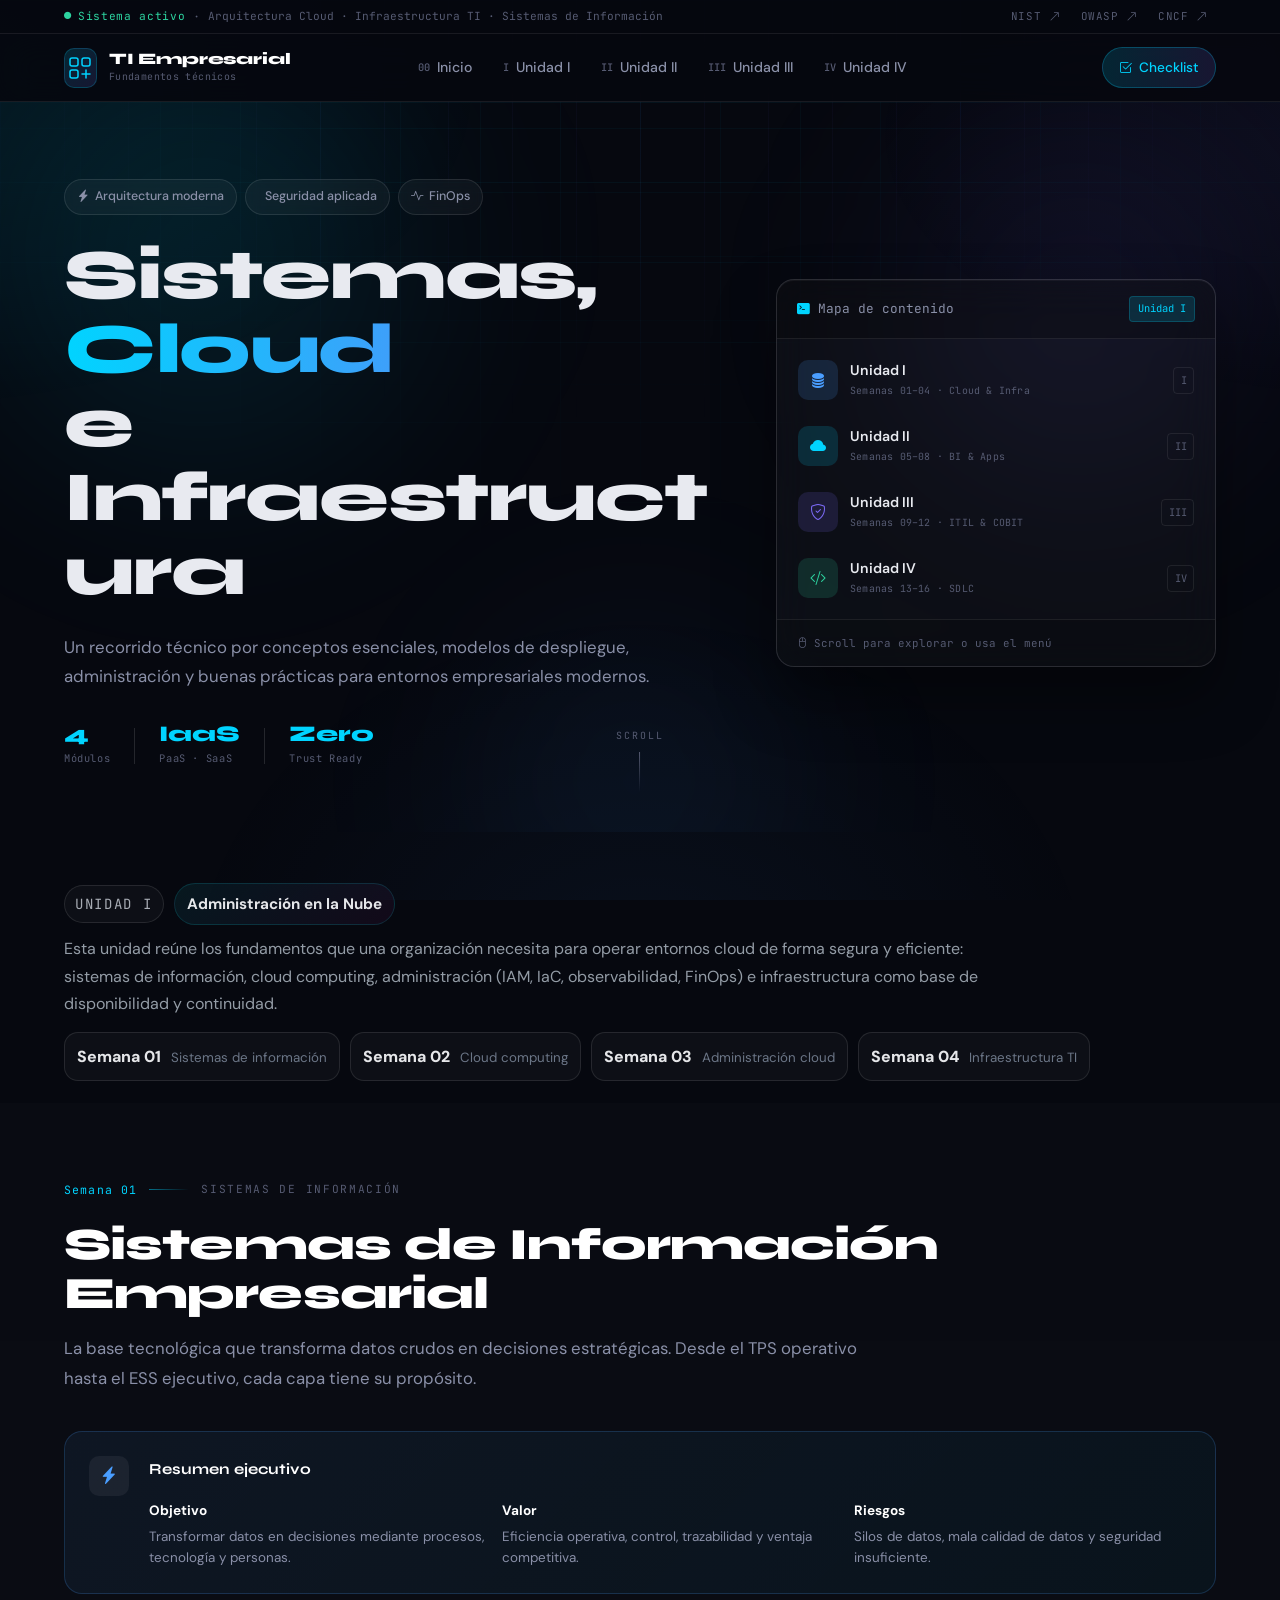
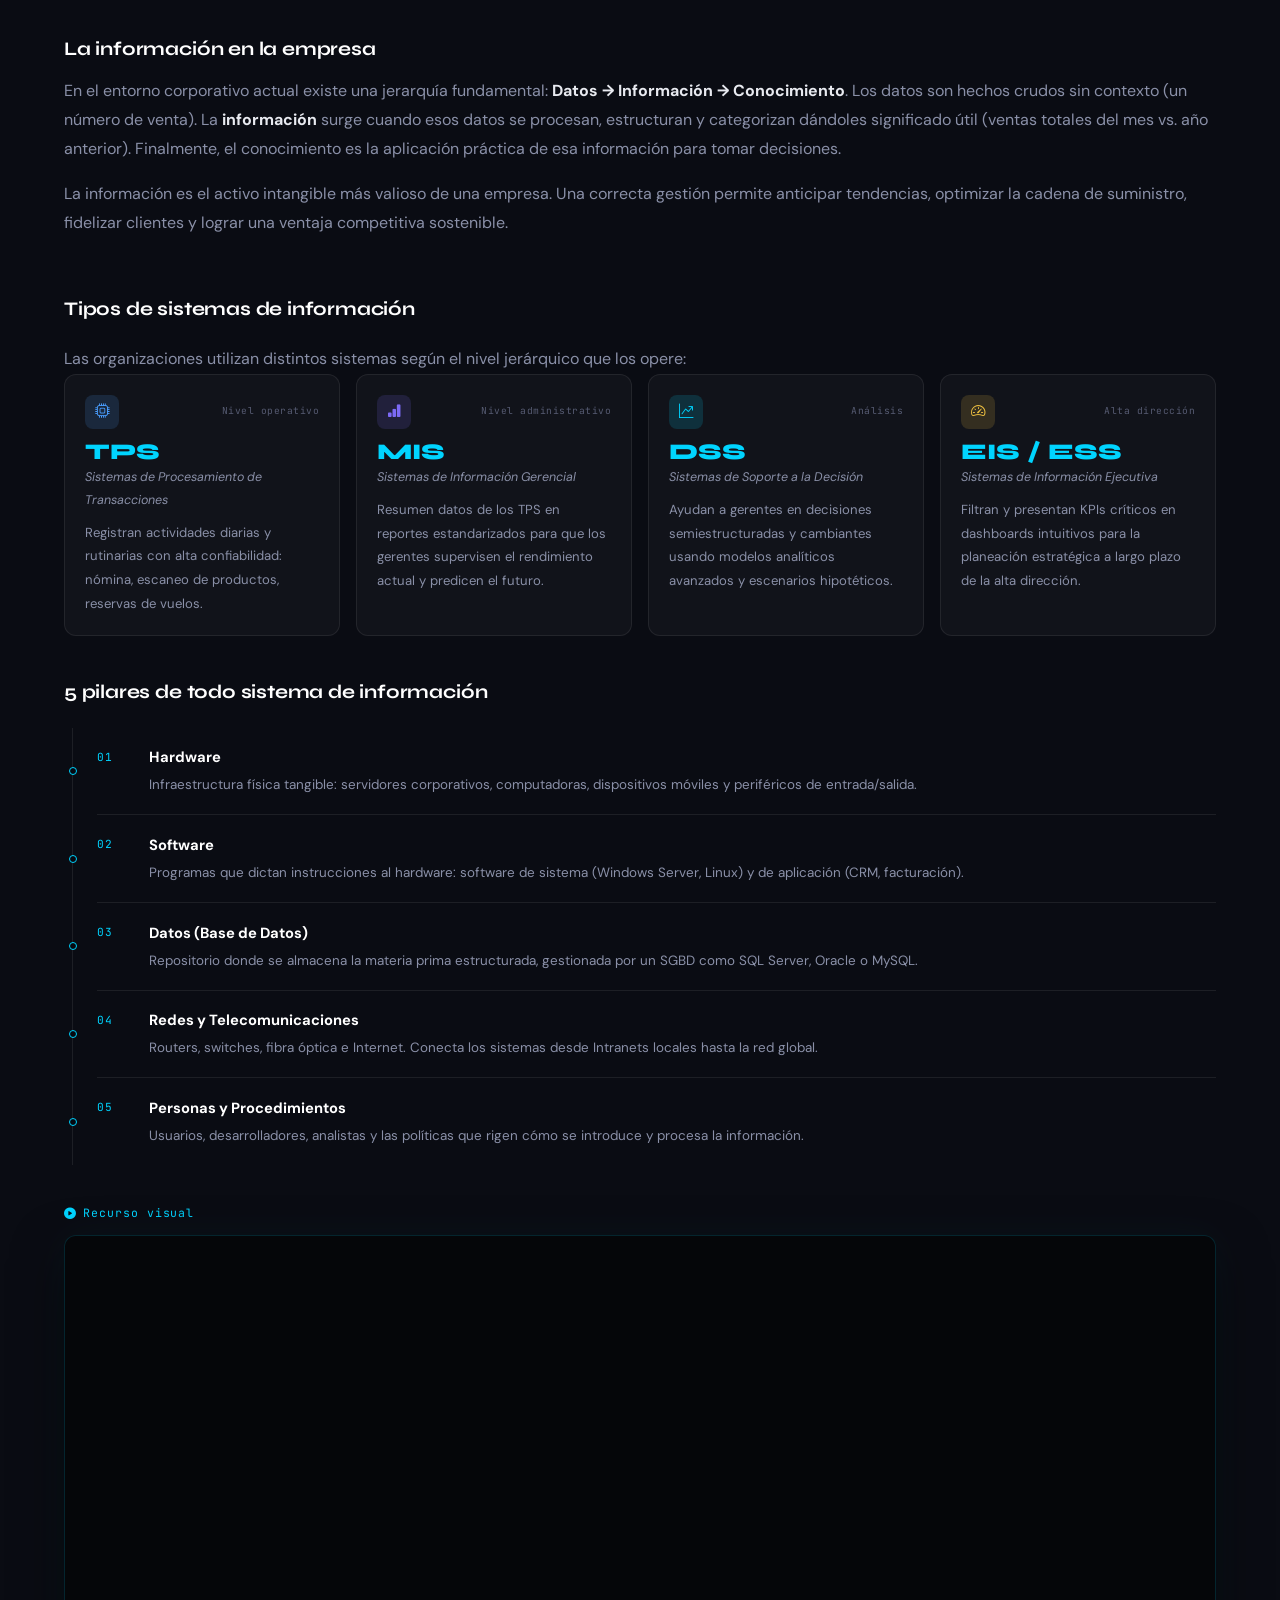
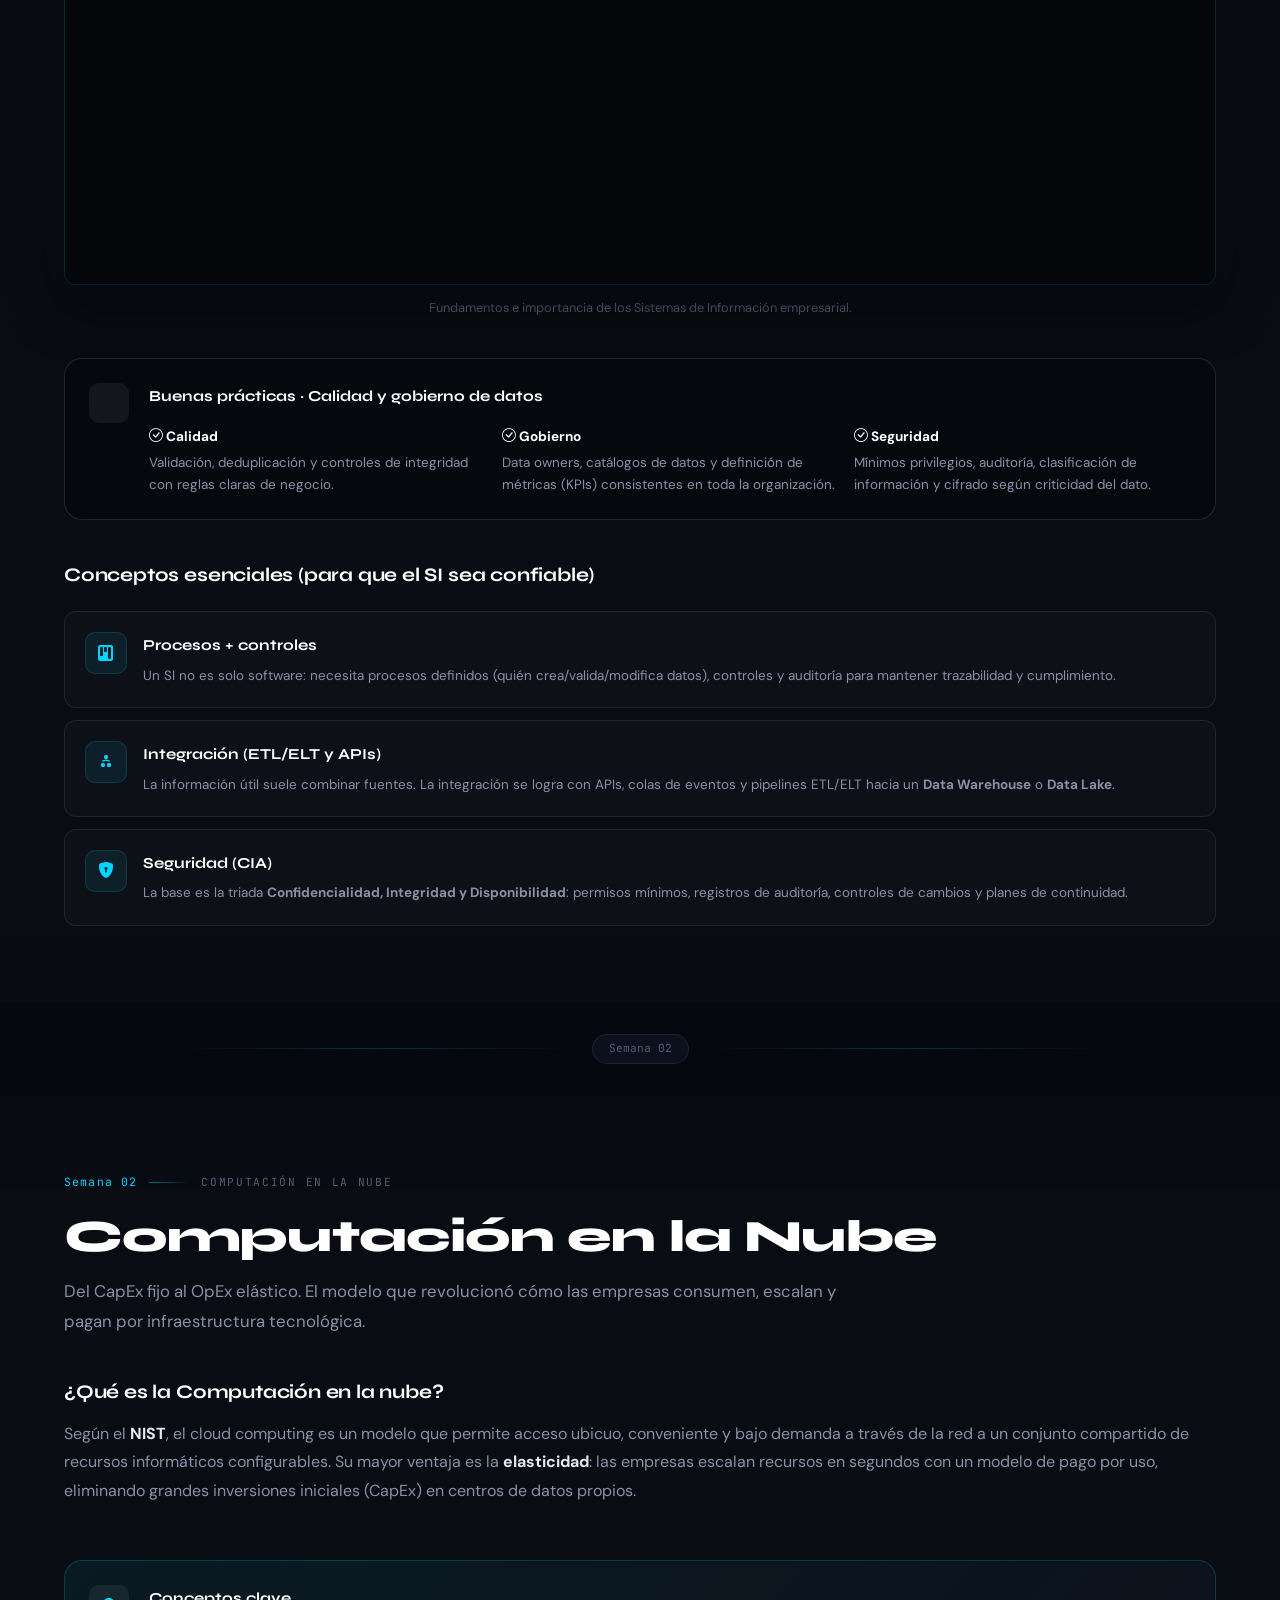
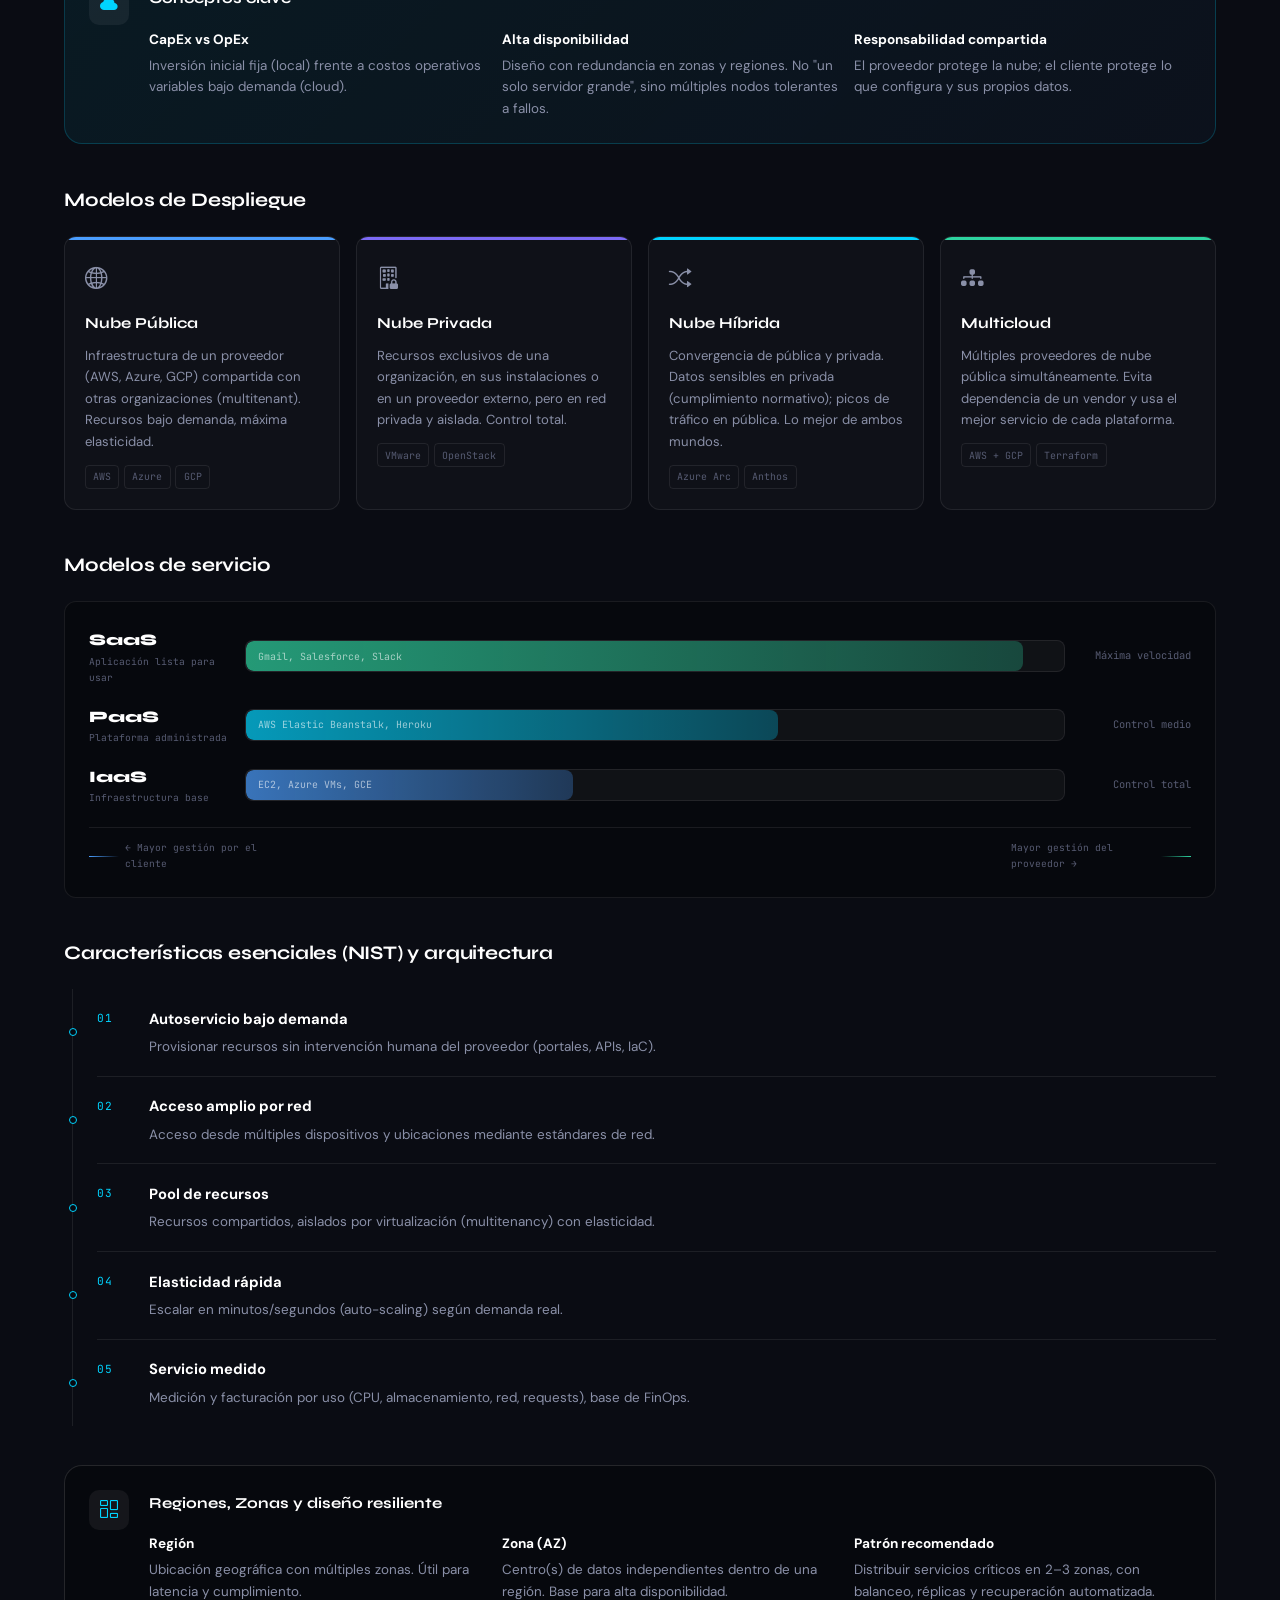
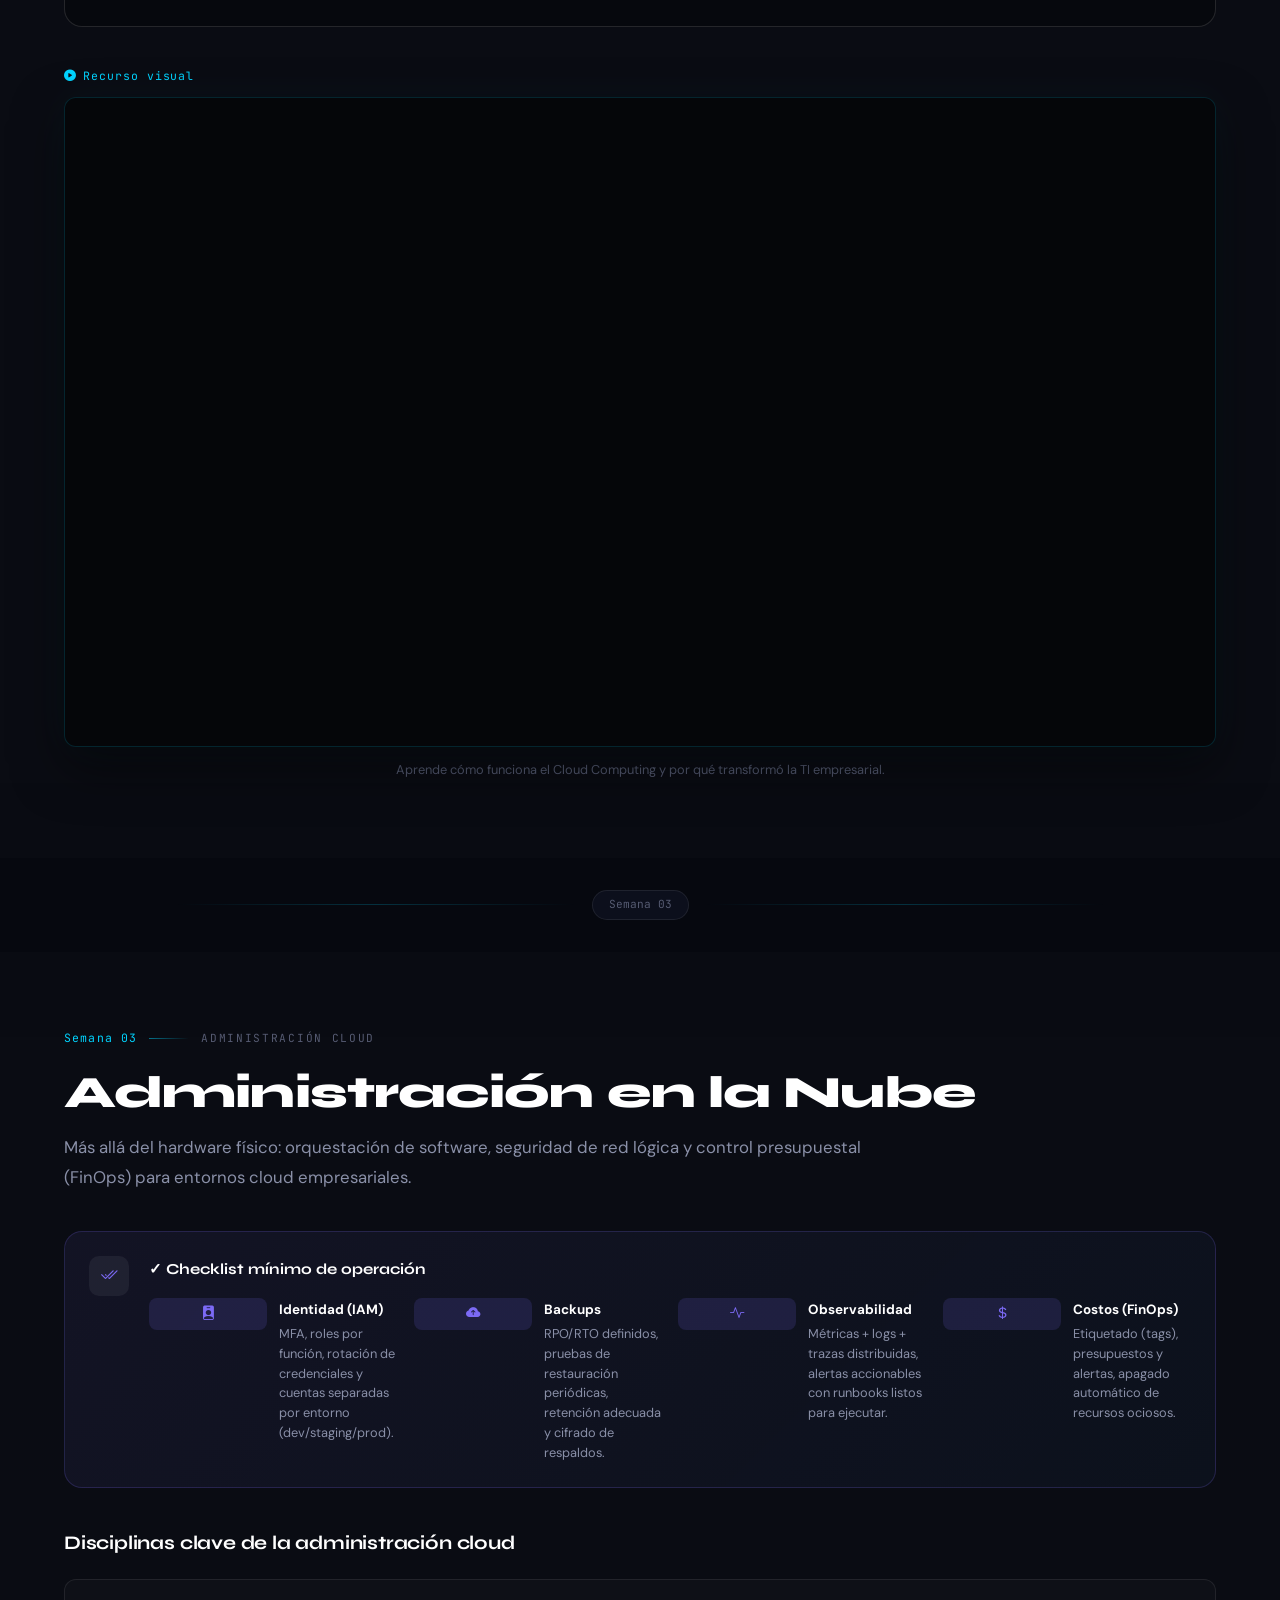
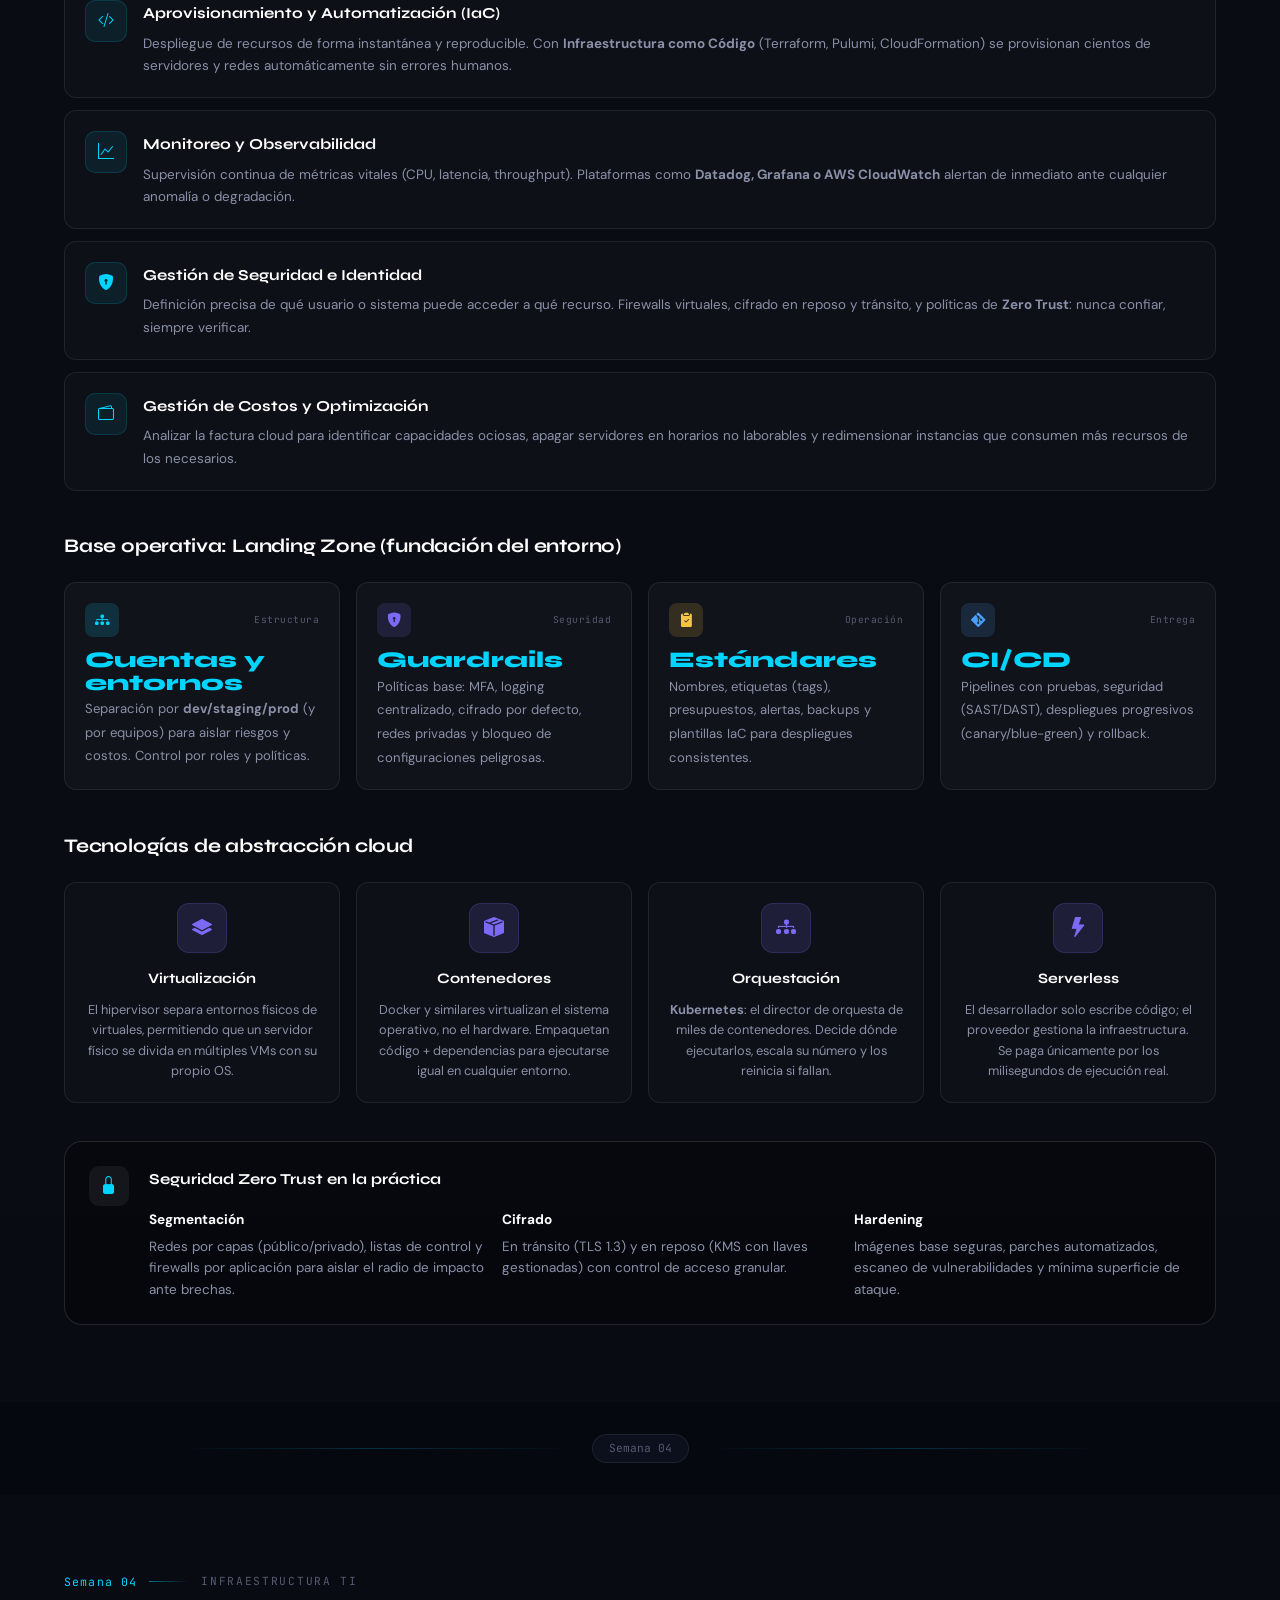
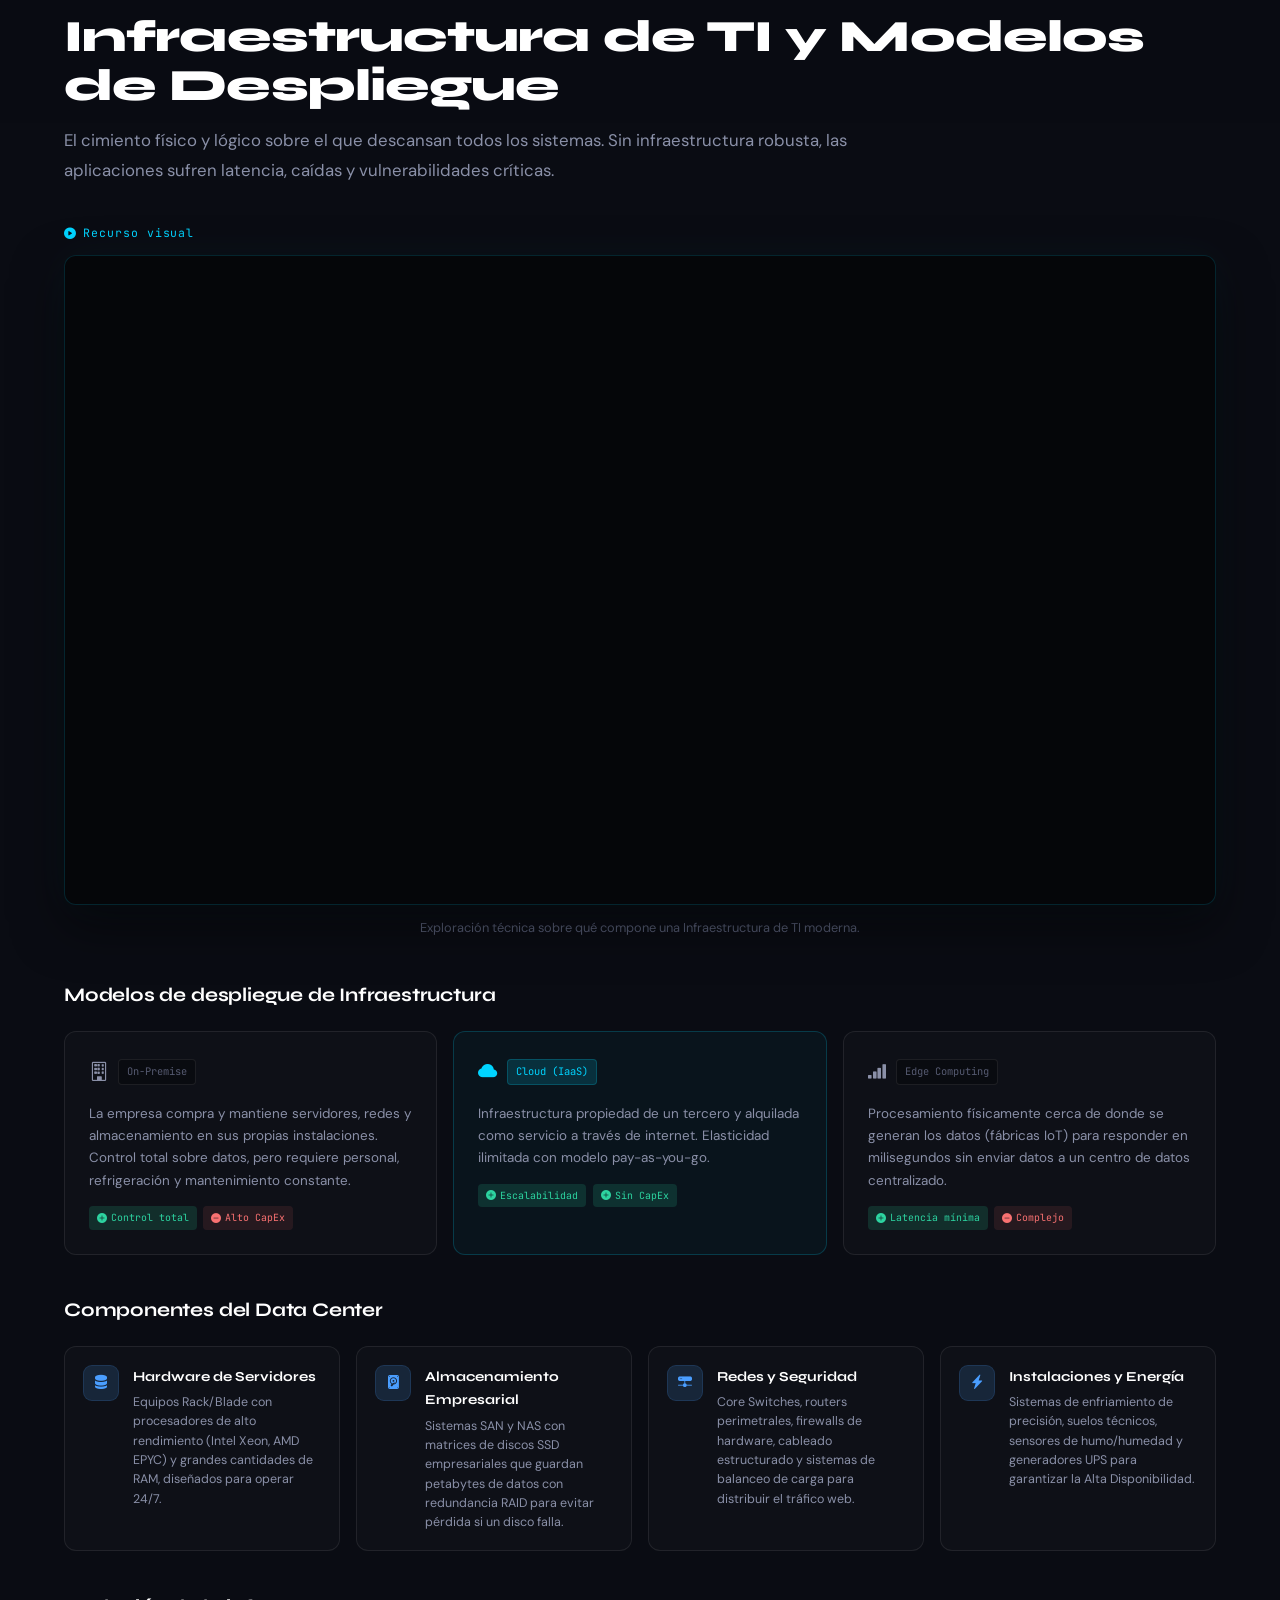
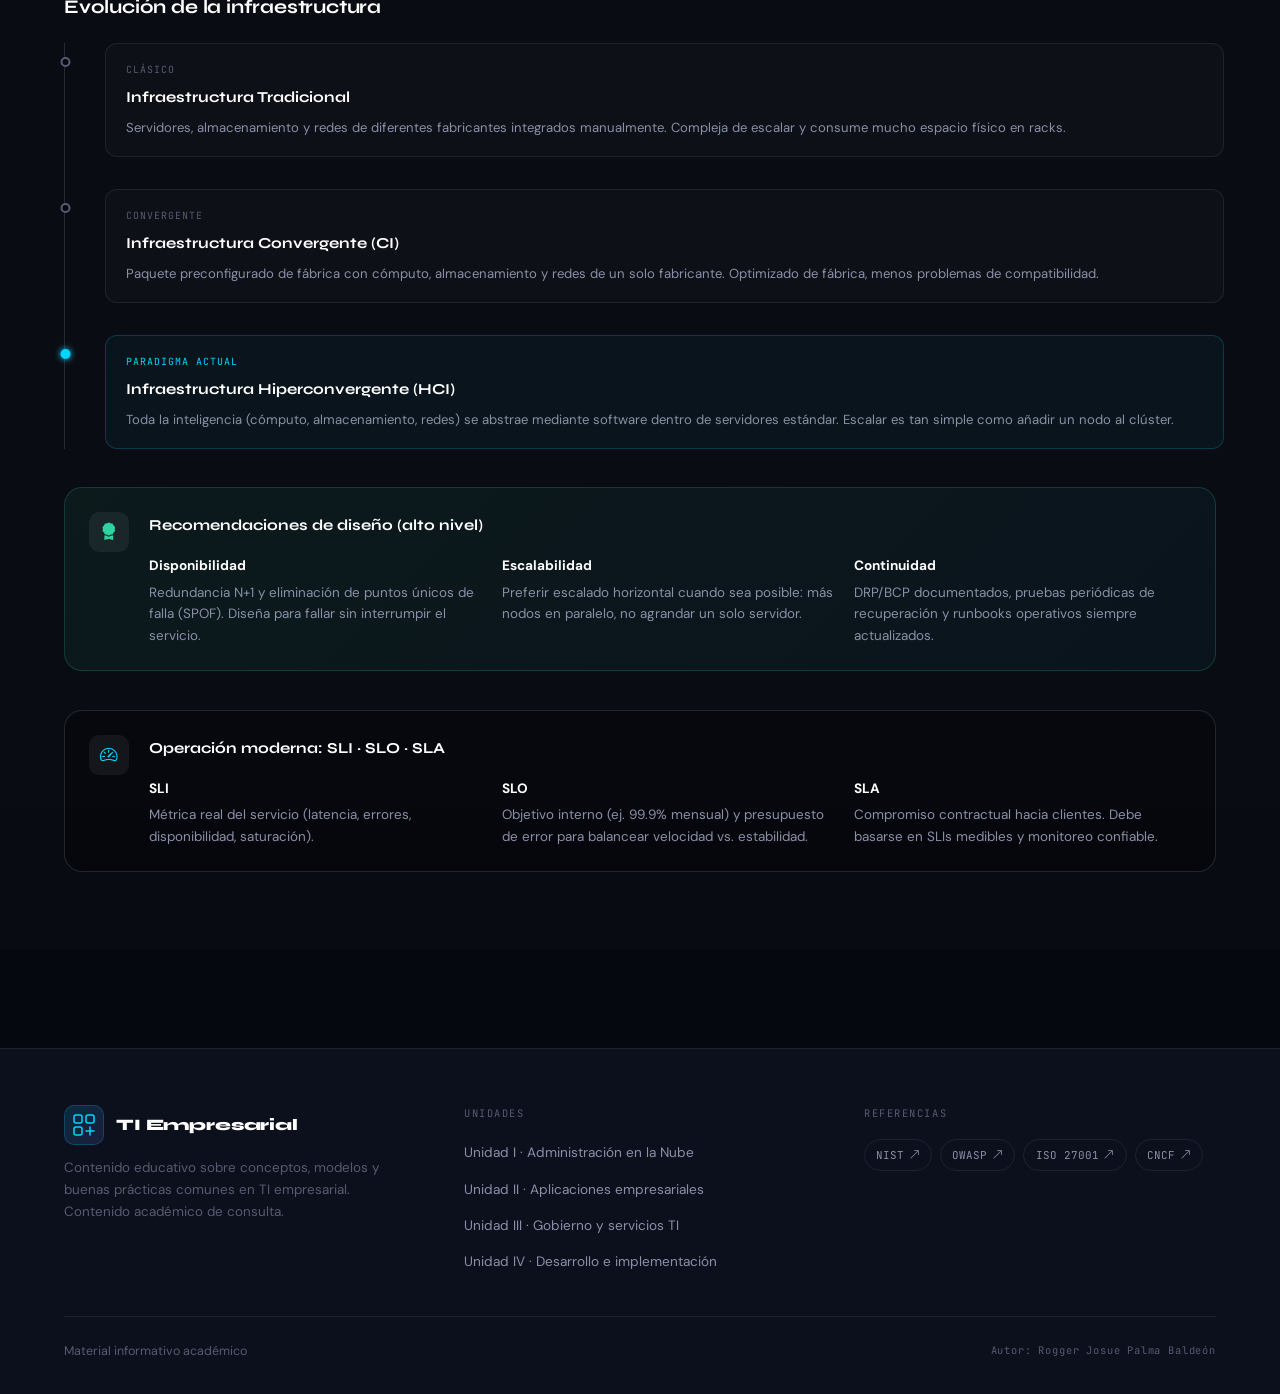
==== commit 7e35aa7c: "Update unidad1.html" ====
--- a/unidad1.html
+++ b/unidad1.html
@@ -1,4 +1,4 @@
-﻿<!DOCTYPE html>
+<!DOCTYPE html>
 <html lang="es">
 <head>
     <meta charset="UTF-8">
@@ -64,9 +64,11 @@
 
                 <!-- Desktop Nav -->
                 <ul class="nav-links" role="list">
-    <li><a href="index.html" class="nav-link"><span class="link-num">00</span><span>Inicio</span></a></li>
-    <li><a href="unidad1.html" class="nav-link"><span class="link-num">I</span><span>Unidad I</span></a></li>
-    <li><a href="unidad2.html" class="nav-link"><span class="link-num">II</span><span>Unidad II</span></a></li>
+                    <li><a href="index.html" class="nav-link"><span class="link-num">00</span><span>Inicio</span></a></li>
+                    <li><a href="unidad1.html" class="nav-link"><span class="link-num">I</span><span>Unidad I</span></a></li>
+                    <li><a href="unidad2.html" class="nav-link"><span class="link-num">II</span><span>Unidad II</span></a></li>
+                    <li><a href="unidad3.html" class="nav-link"><span class="link-num">III</span><span>Unidad III</span></a></li>
+                    <li><a href="unidad4.html" class="nav-link"><span class="link-num">IV</span><span>Unidad IV</span></a></li>
 </ul>
 
                 <!-- Right actions -->
@@ -88,11 +90,13 @@
         <!-- MOBILE MENU -->
         <div class="mobile-menu" id="mobileMenu" aria-hidden="true">
             <div class="mobile-menu-inner">
-    <nav>
-        <a href="index.html" class="mob-link"><span class="mob-num">00</span><span class="mob-label">Inicio</span><i class="bi bi-arrow-right"></i></a>
-        <a href="unidad1.html" class="mob-link"><span class="mob-num">I</span><span class="mob-label">Unidad I</span><i class="bi bi-arrow-right"></i></a>
-        <a href="unidad2.html" class="mob-link"><span class="mob-num">II</span><span class="mob-label">Unidad II</span><i class="bi bi-arrow-right"></i></a>
-    </nav>
+                <nav>
+                    <a href="index.html" class="mob-link"><span class="mob-num">00</span><span class="mob-label">Inicio</span><i class="bi bi-arrow-right"></i></a>
+                    <a href="unidad1.html" class="mob-link"><span class="mob-num">I</span><span class="mob-label">Unidad I</span><i class="bi bi-arrow-right"></i></a>
+                    <a href="unidad2.html" class="mob-link"><span class="mob-num">II</span><span class="mob-label">Unidad II</span><i class="bi bi-arrow-right"></i></a>
+                    <a href="unidad3.html" class="mob-link"><span class="mob-num">I</span><span class="mob-label">Unidad III</span><i class="bi bi-arrow-right"></i></a>
+                    <a href="unidad4.html" class="mob-link"><span class="mob-num">II</span><span class="mob-label">Unidad IV</span><i class="bi bi-arrow-right"></i></a>
+                </nav>
                 <div class="mob-footer">
                     <a href="https://www.nist.gov/" target="_blank" rel="noopener" class="mob-ref">NIST</a>
                     <a href="https://owasp.org/" target="_blank" rel="noopener" class="mob-ref">OWASP</a>
@@ -170,23 +174,23 @@
                                 <div class="mod-icon mod-cyan"><i class="bi bi-cloud-fill"></i></div>
                                 <div class="mod-info">
                                     <span class="mod-title">Unidad II</span>
-                                    <span class="mod-tags">Semana 05 · BI &amp; Datos</span>
+                                    <span class="mod-tags">Semanas 05–08 · BI &amp; Apps</span>
                                 </div>
                                 <span class="mod-num">II</span>
                             </a>
-                            <a href="index.html#unidad-iii" class="map-module">
-                                <div class="mod-icon mod-violet"><i class="bi bi-hourglass-split"></i></div>
+                            <a href="unidad3.html" class="map-module">
+                                <div class="mod-icon mod-violet"><i class="bi bi-shield-check"></i></div>
                                 <div class="mod-info">
                                     <span class="mod-title">Unidad III</span>
-                                    <span class="mod-tags">Próximamente</span>
+                                    <span class="mod-tags">Semanas 09–12 · ITIL &amp; COBIT</span>
                                 </div>
                                 <span class="mod-num">III</span>
                             </a>
-                            <a href="index.html#unidad-iv" class="map-module">
-                                <div class="mod-icon mod-green"><i class="bi bi-hourglass-split"></i></div>
+                            <a href="unidad4.html" class="map-module">
+                                <div class="mod-icon mod-green"><i class="bi bi-code-slash"></i></div>
                                 <div class="mod-info">
                                     <span class="mod-title">Unidad IV</span>
-                                    <span class="mod-tags">Próximamente</span>
+                                    <span class="mod-tags">Semanas 13–16 · SDLC</span>
                                 </div>
                                 <span class="mod-num">IV</span>
                             </a>
@@ -1000,8 +1004,8 @@
                     <nav class="footer-nav">
                         <a href="unidad1.html">Unidad I · Administración en la Nube</a>
                         <a href="unidad2.html">Unidad II · Aplicaciones empresariales</a>
-                        <a href="index.html">Unidad III · Próximamente</a>
-                        <a href="index.html">Unidad IV · Próximamente</a>
+                        <a href="unidad3.html">Unidad III · Gobierno y servicios TI</a>
+                        <a href="unidad4.html">Unidad IV · Desarrollo e implementación</a>
                     </nav>
                 </div>
                 <div class="footer-ref-col">
@@ -1030,4 +1034,4 @@
     <script src="https://cdn.jsdelivr.net/npm/aos@2.3.4/dist/aos.js"></script>
     <script src="assets/js/main.js"></script>
 </body>
-</html>+</html>
